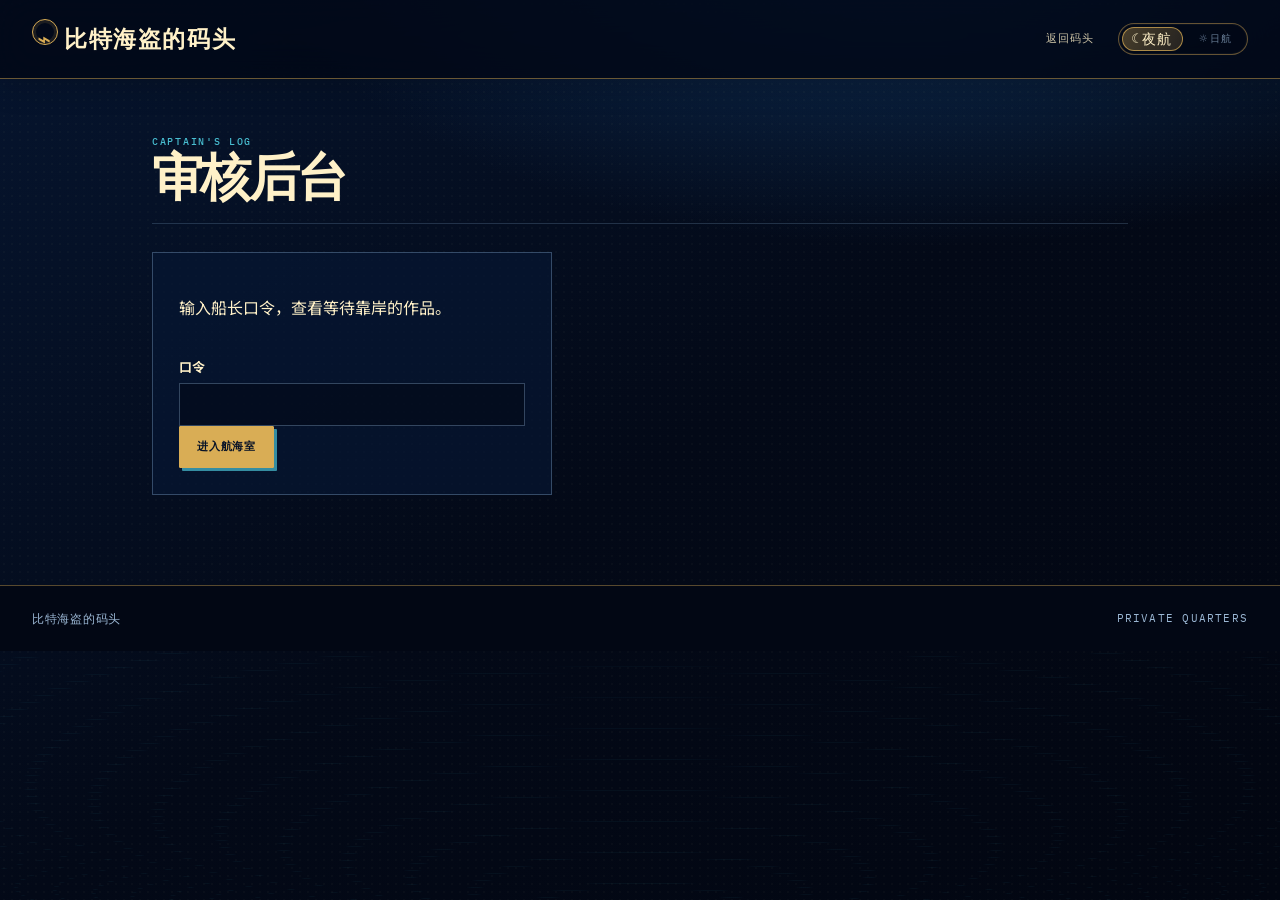
==== admin.html @ 5481e574 "feat(copy): 首页主标语改为灵感无涯作品靠岸 + 样式配套 - design-direction.md 新增 Copy decision 章节确定主标语 - index.html Hero " ====
<!doctype html>
<html lang="zh-CN"><head><meta charset="UTF-8"><meta name="viewport" content="width=device-width, initial-scale=1.0"><title>船长后台 · 比特海盗的码头</title><link rel="stylesheet" href="assets/styles.css"><link rel="stylesheet" href="assets/nautical.css?v=4"><link rel="stylesheet" href="assets/theme.css?v=3"><link rel="stylesheet" href="assets/toggle.css?v=2"></head>
<body data-page="admin" data-theme="night"><header class="site-header"><a class="brand" href="index.html"><span class="brand-mark">⌁</span>比特海盗的码头</a><nav><a href="index.html">返回码头</a><button class="theme-toggle" type="button" data-theme-toggle aria-label="当前夜航，切换到日航主题"><span class="theme-option"><span aria-hidden="true">☾</span>夜航</span><span class="theme-option"><span aria-hidden="true">☼</span>日航</span><i class="theme-indicator" aria-hidden="true"></i></button></nav></header><main class="admin-page"><div class="section-heading"><div><p class="eyebrow">CAPTAIN'S LOG</p><h1>审核后台</h1></div><button id="logout" class="text-button hidden">离开后台</button></div><section id="admin-login" class="admin-login"><p>输入船长口令，查看等待靠岸的作品。</p><form id="login-form"><label>口令<input required type="password" name="password" autocomplete="current-password"></label><button class="button" type="submit">进入航海室</button><p id="login-message" class="form-message"></p></form></section><section id="admin-panel" class="hidden"><div id="admin-tabs" class="tag-filter"><button data-status="pending" class="active">待审核</button><button data-status="approved">已通过</button><button data-status="rejected">已驳回</button></div><div id="review-list" class="review-list"></div></section></main><footer><span>比特海盗的码头</span><span class="mono">PRIVATE QUARTERS</span></footer><script type="module" src="assets/app.js?v=2"></script></body></html>
---- assets/styles.css ----
@import url('https://fonts.googleapis.com/css2?family=IBM+Plex+Mono:wght@400;500&family=LXGW+WenKai:wght@400;700&family=Noto+Sans+SC:wght@400;500;700&display=swap');
:root{--ink:#082b36;--paper:#e7e6d7;--mist:#9cb9b6;--teal:#1d7b72;--orange:#e57a38;--coral:#b64f46;--line:rgba(8,43,54,.18);--radius:2px;--display:'LXGW WenKai',serif;--body:'Noto Sans SC',sans-serif;--mono:'IBM Plex Mono',monospace}*{box-sizing:border-box}html{scroll-behavior:smooth}body{margin:0;background:var(--paper);color:var(--ink);font-family:var(--body);font-size:16px;line-height:1.6}a{color:inherit;text-decoration:none}button,input,textarea,select{font:inherit}button{cursor:pointer}.site-header,footer{display:flex;align-items:center;justify-content:space-between;max-width:1240px;margin:auto;padding:22px 32px;border-bottom:1px solid var(--line)}.brand{font-family:var(--display);font-size:21px;font-weight:700;letter-spacing:.04em}.brand-mark{display:inline-grid;place-items:center;width:28px;height:28px;margin-right:6px;border:1px solid var(--teal);border-radius:50%;color:var(--teal);font-family:var(--mono)}nav{display:flex;align-items:center;gap:24px;font-size:14px}nav>a:not(.button){border-bottom:1px solid transparent}nav>a:not(.button):hover{border-color:var(--ink)}.button{display:inline-flex;gap:11px;align-items:center;border:0;border-radius:var(--radius);padding:13px 18px;background:var(--orange);color:#fff;font-weight:700;box-shadow:3px 3px 0 var(--ink);transition:transform .18s,box-shadow .18s}.button:hover{transform:translate(2px,2px);box-shadow:1px 1px 0 var(--ink)}.button-small{padding:8px 12px;font-size:14px;box-shadow:2px 2px 0 var(--ink)}.eyebrow,.mono{font-family:var(--mono);font-size:11px;letter-spacing:.11em}.eyebrow{color:var(--teal);font-weight:500}.hero{max-width:1240px;margin:auto;padding:85px 32px 92px;background:radial-gradient(circle at 72% 36%,rgba(29,123,114,.17),transparent 24%)}h1,h2{margin:0;font-family:var(--display);line-height:1.08}h1{font-size:clamp(45px,7vw,96px);letter-spacing:-.05em}h1 em{color:var(--teal);font-style:normal}.hero-copy{max-width:480px;margin:28px 0;color:rgba(8,43,54,.75);font-size:17px}.tide-line{position:relative;display:flex;align-items:center;gap:10px;max-width:760px;margin:48px 0 25px;height:24px;font-family:var(--mono);font-size:10px;color:var(--teal)}.tide-line span{width:min(58vw,520px);height:1px;background:var(--teal);transform-origin:left;animation:draw 1.5s ease-out}.tide-line i{width:12px;height:12px;border:2px solid var(--orange);border-radius:50%;background:var(--paper);animation:pulse 2s infinite}.tide-line b{font-weight:400}.text-link{font-weight:700;border-bottom:1px solid var(--ink)}.text-link span{color:var(--orange)}.works-section{max-width:1240px;margin:auto;padding:44px 32px 90px;border-top:1px solid var(--line)}.section-heading{display:flex;align-items:end;justify-content:space-between;gap:20px;margin-bottom:28px}.section-heading h1,.section-heading h2{font-size:clamp(32px,4vw,52px)}.section-heading p{margin:0}.tag-filter{display:flex;gap:9px;flex-wrap:wrap;margin-bottom:30px}.tag-filter button{border:1px solid var(--line);background:transparent;padding:6px 10px;color:var(--ink);font-size:13px}.tag-filter button:hover,.tag-filter button.active{background:var(--ink);color:var(--paper);border-color:var(--ink)}.works-grid{display:grid;grid-template-columns:repeat(3,1fr);gap:20px}.work-card{display:flex;flex-direction:column;min-width:0;background:rgba(255,255,255,.18);border:1px solid var(--line);transition:transform .2s,box-shadow .2s}.work-card:hover{transform:translateY(-5px);box-shadow:5px 7px 0 rgba(8,43,54,.2)}.cover{aspect-ratio:1.35;overflow:hidden;background:var(--ink)}.cover img{display:block;width:100%;height:100%;object-fit:cover}.cover-placeholder{display:grid;place-items:center;height:100%;color:var(--mist);font-family:var(--display);font-size:25px;background:linear-gradient(135deg,var(--ink),#165464)}.card-content{display:flex;flex:1;flex-direction:column;padding:17px}.card-content h3{margin:0;font-family:var(--display);font-size:25px;line-height:1.2}.description{margin:10px 0 15px;font-size:14px;color:rgba(8,43,54,.72)}.card-meta{display:flex;gap:8px;align-items:center;margin-top:auto;font-size:13px}.role-badge{display:inline-flex;padding:2px 7px;border-radius:20px;background:#d2e1dc;color:var(--teal);font-size:11px;font-weight:700}.role-船长{background:#f1d28f;color:#674700}.role-大副{background:#c7ded0;color:#155339}.role-舵手{background:#c6dfe7;color:#176078}.role-领航员{background:#c9e3df;color:#167064}.role-炮手{background:#efd0c9;color:#8f382c}.role-瞭望员{background:#eee1b5;color:#77601d}.role-船医{background:#efd2d0;color:#963e38}.tags{display:flex;gap:6px;flex-wrap:wrap;margin-top:15px}.tag{font-family:var(--mono);font-size:10px;color:var(--teal)}.tag:before{content:'#'}.empty-state{padding:60px 0;text-align:center;border:1px dashed var(--line)}.hidden{display:none!important}footer{border-top:1px solid var(--line);border-bottom:0;font-size:12px;color:rgba(8,43,54,.68)}footer a{text-decoration:underline}.detail-page{max-width:900px;margin:auto;padding:44px 32px 92px}.back-link{font-size:14px;text-decoration:underline}.detail-cover{width:100%;max-height:500px;object-fit:cover;margin:28px 0}.detail-title{font-size:clamp(42px,6vw,76px)}.detail-summary{max-width:650px;font-size:19px;margin:18px 0 28px}.detail-byline{display:flex;gap:10px;align-items:center;margin-bottom:34px}.journey{max-width:720px;padding:28px 0;border-top:1px solid var(--line);white-space:pre-wrap}.journey h2{font-size:31px}.journey p{font-size:16px}.detail-bottom{display:flex;justify-content:space-between;gap:16px;align-items:center;padding-top:22px;border-top:1px solid var(--line)}.form-page{display:grid;grid-template-columns:minmax(260px,.7fr) minmax(360px,1fr);gap:80px;max-width:1040px;margin:auto;padding:70px 32px 100px}.form-intro h1{font-size:clamp(43px,5vw,70px)}.form-intro p{color:rgba(8,43,54,.72)}.form-note{font-size:13px;border-left:2px solid var(--orange);padding-left:12px}.work-form,.admin-login{display:flex;flex-direction:column;gap:20px;padding:26px;border:1px solid var(--line);background:rgba(255,255,255,.2)}label{display:flex;flex-direction:column;gap:6px;font-size:13px;font-weight:700}.muted{font-weight:400;color:rgba(8,43,54,.6)}input,textarea,select{width:100%;border:1px solid var(--line);border-radius:0;padding:10px;background:rgba(255,255,255,.45);color:var(--ink);outline:none;font-weight:400}input:focus,textarea:focus,select:focus{border-color:var(--teal);box-shadow:0 0 0 2px rgba(29,123,114,.18)}.form-row{display:grid;grid-template-columns:1fr 1fr;gap:14px}.form-message{margin:0;font-size:13px;color:var(--teal)}.form-message.error{color:var(--coral)}.admin-page{max-width:1040px;margin:auto;padding:55px 32px 90px}.admin-login{max-width:400px}.text-button{border:0;background:none;color:var(--teal);text-decoration:underline}.review-list{display:grid;gap:16px}.review-card{display:grid;grid-template-columns:150px 1fr;gap:20px;padding:16px;border:1px solid var(--line)}.review-card .cover{height:110px}.review-card h3{margin:0;font-family:var(--display);font-size:28px}.review-card p{margin:7px 0;font-size:14px}.review-actions{display:flex;gap:10px;align-items:end;flex-wrap:wrap;margin-top:15px}.review-actions select{width:auto;min-width:130px}.danger{background:var(--coral)}.status-note{font-size:12px;color:var(--coral)}@keyframes draw{from{transform:scaleX(0)}to{transform:scaleX(1)}}@keyframes pulse{50%{box-shadow:0 0 0 6px rgba(229,122,56,.2)}}@media (prefers-reduced-motion:reduce){*,*:before,*:after{animation-duration:.01ms!important;transition-duration:.01ms!important}}@media(max-width:760px){.site-header,footer{padding:17px 20px}.site-header nav{gap:12px}.site-header nav>a:not(.button){display:none}.hero,.works-section{padding-left:20px;padding-right:20px}.hero{padding-top:58px}.works-grid{grid-template-columns:1fr}.form-page{grid-template-columns:1fr;gap:35px;padding:48px 20px 65px}.form-row{grid-template-columns:1fr}.detail-page,.admin-page{padding-left:20px;padding-right:20px}.review-card{grid-template-columns:1fr}.review-card .cover{height:auto}.detail-bottom{align-items:flex-start;flex-direction:column}footer{flex-wrap:wrap;gap:8px}}
---- assets/nautical.css ----
/* Night sail — a deep-water captain's log, deliberately separate from the parchment day chart. */
:root{--ink:#f5dfad;--paper:#030917;--mist:#9bb7d4;--teal:#48bdd0;--orange:#d9ad55;--coral:#df735e;--line:rgba(143,183,220,.22);--chart:'IBM Plex Mono',monospace;--moon:#fff1c8;--surface:#0a1d3c;--surface-deep:#050e23}
body{color:var(--moon);background:#030917;min-height:100vh;background-image:radial-gradient(ellipse 76% 52% at 72% -8%,rgba(22,73,129,.58),transparent 68%),linear-gradient(145deg,#06152f 0%,#030917 51%,#020611 100%)}
body:before{content:"";position:fixed;z-index:-1;inset:0;pointer-events:none;opacity:.17;background-image:radial-gradient(rgba(255,239,194,.62) .45px,transparent .8px);background-size:8px 8px}
body:after{content:"";position:fixed;z-index:-1;left:0;right:0;bottom:0;height:31vh;pointer-events:none;opacity:.38;background:repeating-radial-gradient(ellipse 120% 24% at 50% 112%,transparent 0 39px,rgba(72,189,208,.13) 40px 41px,transparent 42px 79px)}
.site-header{max-width:none;padding:19px max(32px,calc((100vw - 1240px)/2));border-bottom:1px solid rgba(217,173,85,.48);background:rgba(2,8,22,.83);backdrop-filter:blur(18px);position:relative;z-index:4;box-shadow:0 8px 30px rgba(0,0,0,.16)}
.brand{font-size:23px;letter-spacing:.07em;color:var(--moon)}.brand-mark{width:26px;height:26px;border-color:var(--orange);border-radius:50%;color:var(--orange);box-shadow:inset 0 0 0 3px rgba(217,173,85,.12)}
nav{font-family:var(--chart);font-size:11px;letter-spacing:.08em}nav>a:not(.button){color:rgba(255,241,200,.8)}nav>a:not(.button):hover{color:var(--orange);border-color:var(--orange)}
.button{border:1px solid var(--orange);border-radius:1px;padding:11px 17px;background:var(--orange);color:#071227;box-shadow:3px 3px 0 rgba(72,189,208,.72);font-family:var(--chart);font-size:11px;letter-spacing:.07em}.button:hover{background:#f5d786;color:#061127;transform:translate(1px,1px);box-shadow:2px 2px 0 rgba(72,189,208,.72)}.button-small{box-shadow:2px 2px 0 rgba(72,189,208,.72)}
.eyebrow{font-family:var(--chart);font-size:10px;letter-spacing:.17em;color:var(--teal)}
.hero{position:relative;display:grid;grid-template-columns:minmax(390px,1fr) minmax(330px,.72fr);gap:54px;min-height:640px;max-width:1240px;padding:95px 32px 88px;background:none;border:0;overflow:hidden}.hero:before{content:"";position:absolute;inset:21px 32px;border-left:1px solid rgba(217,173,85,.28);border-right:1px solid rgba(217,173,85,.12);pointer-events:none}
.hero-copy-block{position:relative;z-index:1;align-self:center}.hero-kicker{margin:16px 0 7px;font-size:18px;color:rgba(155,183,212,.96)}.hero h1{max-width:640px;color:var(--moon);font-size:clamp(59px,7vw,100px);letter-spacing:-.075em;text-shadow:0 7px 24px rgba(0,0,0,.36)}.hero h1 em{color:var(--orange);font-style:normal;text-shadow:0 0 20px rgba(217,173,85,.17)}.hero-copy{max-width:430px;margin:24px 0 31px;color:rgba(226,237,250,.74);font-size:16px}
.tide-line{margin:33px 0 23px;color:var(--mist);font-family:var(--chart);font-size:10px}.tide-line span{height:1px;background:repeating-linear-gradient(90deg,var(--teal) 0 10px,transparent 10px 17px)}.tide-line i{width:10px;height:10px;border:2px solid var(--orange);border-radius:1px;background:var(--surface-deep);transform:rotate(45deg);animation:none}.boarding-pass{position:relative;display:inline-grid;grid-template-columns:auto 24px;align-items:center;column-gap:22px;min-width:230px;padding:11px 14px 11px 16px;border:1px solid rgba(217,173,85,.72);background:linear-gradient(90deg,rgba(217,173,85,.13),rgba(217,173,85,.025));color:var(--moon);font-family:var(--chart);transition:transform .2s,background .2s,border-color .2s}.boarding-pass:before{content:"PORT ENTRY / 01";grid-column:1;color:var(--teal);font-size:9px;letter-spacing:.12em}.boarding-pass strong{grid-column:1;grid-row:2;font-size:12px;font-weight:500;letter-spacing:.04em}.boarding-pass b{grid-column:2;grid-row:1 / span 2;color:var(--orange);font-size:19px;font-weight:400}.boarding-pass:hover{transform:translateX(4px);border-color:var(--orange);background:rgba(217,173,85,.16)}.day-boat{display:none}
.hero-chart{position:relative;align-self:center;height:470px;overflow:hidden;border:1px solid rgba(217,173,85,.42);background:linear-gradient(148deg,rgba(17,55,100,.56),rgba(4,14,35,.74) 68%);color:var(--teal);box-shadow:inset 0 0 0 7px rgba(217,173,85,.035),0 24px 62px rgba(0,0,0,.27)}.hero-chart:before{content:"";position:absolute;width:282px;height:282px;left:53%;top:51%;transform:translate(-50%,-50%);border:1px solid rgba(217,173,85,.22);border-radius:50%;box-shadow:0 0 0 42px rgba(72,189,208,.045),0 0 0 84px rgba(217,173,85,.025)}.hero-chart:after{content:"";position:absolute;left:53%;top:10%;width:1px;height:80%;background:linear-gradient(transparent,rgba(217,173,85,.38),transparent)}.hero-chart svg{position:absolute;z-index:2;inset:0;width:100%;height:100%}.chart-stamp{position:absolute;z-index:3;top:22px;right:19px;padding:6px 8px;border:1px solid rgba(223,115,94,.68);color:var(--coral);font:9px/1.45 var(--chart);letter-spacing:.1em;text-align:right;transform:rotate(6deg)}.chart-north{position:absolute;z-index:3;top:25px;left:23px;color:var(--moon);font:14px/1.1 var(--chart);text-align:center}.chart-grid{position:absolute;z-index:1;background:rgba(72,189,208,.25);transform-origin:left}.grid-a{height:1px;width:168px;top:169px;left:33px;transform:rotate(24deg)}.grid-b{height:1px;width:152px;bottom:92px;right:22px;transform:rotate(-16deg)}.chart-caption{position:absolute;z-index:3;left:25px;bottom:21px;margin:0;padding-left:11px;border-left:2px solid var(--orange);color:var(--mist);font:10px/1.6 var(--chart);letter-spacing:.04em}.chart-caption strong{color:var(--moon);font-size:11px;font-weight:500}
.works-section{position:relative;max-width:1240px;padding-top:68px;border-top:1px solid rgba(217,173,85,.42)}.works-section:before{content:"PORT MANIFEST  /  NIGHT WATCH";position:absolute;top:20px;right:32px;color:rgba(155,183,212,.53);font:10px var(--chart);letter-spacing:.1em}.section-heading h2{font-size:clamp(40px,4.6vw,63px);color:var(--moon);letter-spacing:-.06em}.section-heading h2:after{content:"";display:inline-block;width:28px;margin-left:12px;border-top:2px solid var(--orange);vertical-align:middle}.tag-filter{padding-bottom:17px;border-bottom:1px solid var(--line)}.tag-filter button{border:0;border-bottom:2px solid transparent;padding:5px 7px;color:var(--mist);background:transparent;font-family:var(--chart);font-size:10px;letter-spacing:.04em}.tag-filter button:hover,.tag-filter button.active{background:transparent;color:var(--moon);border-bottom-color:var(--orange)}
.works-grid{gap:22px}.work-card{position:relative;border:1px solid rgba(123,170,211,.32);background:linear-gradient(155deg,rgba(14,43,82,.92),rgba(5,17,39,.94));box-shadow:none;transition:transform .2s,border-color .2s,box-shadow .2s}.work-card:before{content:"BERTH / OPEN";position:absolute;z-index:2;top:12px;left:12px;padding:3px 7px;background:rgba(3,9,23,.88);border-left:1px solid var(--orange);color:var(--mist);font:9px var(--chart);letter-spacing:.08em}.work-card:hover{transform:translateY(-5px);border-color:var(--orange);box-shadow:0 16px 32px rgba(0,0,0,.27)}.cover{position:relative;padding:0;border-bottom:1px solid rgba(143,183,220,.24);background:var(--surface-deep)}.cover:after{content:"";position:absolute;inset:10px;border:1px solid rgba(217,173,85,.27);pointer-events:none}.cover img{filter:saturate(.88) contrast(1.08)}.cover-placeholder{background:radial-gradient(circle at 67% 18%,rgba(72,189,208,.55),transparent 25%),linear-gradient(135deg,#0d407a,#030917);color:var(--moon);font-family:var(--display)}.card-content{padding:18px}.card-content h3{color:var(--moon);font-size:28px}.description{color:rgba(230,239,250,.71)}.card-meta{border-top:1px solid rgba(143,183,220,.19);padding-top:11px;color:var(--mist);font-family:var(--chart);font-size:10px}.role-badge{border-radius:20px;background:rgba(72,189,208,.15);color:var(--teal);font-family:var(--chart);font-size:9px;letter-spacing:.05em}.tags{margin-top:13px}.tag{color:var(--orange);font-size:10px}.empty-state{background:rgba(10,29,60,.5);border:1px dashed var(--line);color:var(--mist)}
.detail-page,.form-page,.admin-page{position:relative}.detail-page:before,.form-page:before,.admin-page:before{content:""}.detail-page{padding-top:58px}.back-link{color:var(--mist)}.detail-cover{border:1px solid rgba(217,173,85,.43);outline:0;outline-offset:0}.detail-title{color:var(--moon)}.detail-summary{border-left:3px solid var(--orange);padding-left:17px;color:var(--mist)}.detail-byline{color:var(--mist);font-family:var(--chart);font-size:11px}.journey{position:relative;padding:33px 36px;border:1px solid rgba(143,183,220,.24);background:rgba(8,29,60,.48);white-space:pre-wrap}.journey:before{content:"SHIP'S LOG";position:absolute;right:22px;top:22px;color:rgba(155,183,212,.44);font:10px var(--chart);letter-spacing:.12em}.journey h2{color:var(--moon);font-size:35px}.journey p{color:rgba(230,239,250,.78);line-height:1.9}.detail-bottom{border-top-color:var(--line)}
.form-page{max-width:1100px}.form-intro{padding:32px 23px;border-left:3px solid var(--orange);align-self:start;background:rgba(8,29,60,.28)}.form-intro:after{content:"PORT ENTRY";position:absolute;right:11px;top:12px;color:var(--coral);font:10px var(--chart);letter-spacing:.1em}.form-intro p{color:var(--mist)}.work-form,.admin-login{border:1px solid rgba(143,183,220,.34);background:rgba(7,24,52,.66);box-shadow:none}label{color:var(--moon)}input,textarea,select{border-color:rgba(143,183,220,.34);background:rgba(3,9,23,.62);color:var(--moon)}input:focus,textarea:focus,select:focus{border-color:var(--orange);box-shadow:0 0 0 2px rgba(217,173,85,.15)}.muted{color:rgba(245,232,196,.54)}.form-message{color:var(--teal)}.admin-page .section-heading{border-bottom:1px solid var(--line);padding-bottom:18px}.admin-page .section-heading h1{color:var(--moon)}.review-card{border-color:rgba(143,183,220,.34);background:rgba(8,29,60,.48)}.review-card h3{color:var(--moon)}.text-button{color:var(--teal)}
footer{max-width:none;padding:23px max(32px,calc((100vw - 1240px)/2));background:#020714;border-top:1px solid rgba(217,173,85,.4);border-bottom:0;color:var(--mist);font-family:var(--chart);letter-spacing:.06em}footer a{color:var(--orange)}
@media(max-width:760px){.site-header{padding:17px 20px}.hero{display:block;min-height:0;padding:62px 20px 48px}.hero:before{inset:13px 20px}.hero-chart{height:280px;margin-top:38px}.works-section:before{right:20px}.works-section{padding-top:62px}.detail-page,.admin-page{padding-left:20px;padding-right:20px}.journey{padding:30px 22px}.form-page{padding-left:20px;padding-right:20px}footer{padding:21px 20px}}
---- assets/theme.css ----
/* Theme control and the daytime harbour. Night sailing remains the default. */
.theme-toggle{display:inline-flex;align-items:center;gap:6px;padding:7px 9px;border:1px solid rgba(131,200,232,.35);border-radius:999px;background:transparent;color:var(--mist);font:10px var(--chart);letter-spacing:.05em;transition:background .2s,color .2s,border-color .2s}.theme-toggle:hover{border-color:var(--teal);background:rgba(60,199,214,.12);color:var(--moon)}.theme-toggle span:first-child{font-size:14px;line-height:1;color:var(--orange)}
body[data-theme="day"]{--ink:#0a3d70;--paper:#dbeef2;--mist:#39759a;--teal:#087f9b;--orange:#e6a331;--coral:#d96557;--line:rgba(10,61,112,.25);--moon:#10395e;--surface:#f6fbfa;--surface-deep:#d2eaf0;color:var(--moon);background:radial-gradient(circle at 82% 0,#fff9e8 0,transparent 24%),linear-gradient(160deg,#c7e7ef 0%,#e9f5f3 47%,#d6ebee 100%)}
body[data-theme="day"]:before{opacity:.2;background-image:radial-gradient(rgba(10,61,112,.26) .5px,transparent .7px)}body[data-theme="day"] .site-header{border-bottom-color:rgba(10,61,112,.22);background:rgba(246,251,250,.8)}body[data-theme="day"] .brand-mark{border-color:var(--coral);color:var(--coral)}body[data-theme="day"] nav>a:not(.button){color:var(--ink)}body[data-theme="day"] .theme-toggle{border-color:rgba(10,61,112,.3);color:var(--ink);background:rgba(255,255,255,.38)}body[data-theme="day"] .theme-toggle:hover{background:#fff;color:var(--teal);border-color:var(--teal)}
body[data-theme="day"] .hero{background:linear-gradient(120deg,rgba(240,252,252,.92) 0%,rgba(201,232,239,.75) 58%,rgba(177,216,232,.72) 100%)}body[data-theme="day"] .hero:before{background:linear-gradient(90deg,transparent 49.94%,rgba(10,61,112,.12) 50%,transparent 50.06%)}body[data-theme="day"] .hero h1{color:var(--ink)}body[data-theme="day"] .hero h1 em{color:var(--teal)}body[data-theme="day"] .hero-kicker,body[data-theme="day"] .hero-copy{color:rgba(10,61,112,.76)}body[data-theme="day"] .tide-line{color:var(--mist)}body[data-theme="day"] .tide-line i{background:var(--coral)}body[data-theme="day"] .text-link{color:var(--ink);border-bottom-color:var(--coral)}body[data-theme="day"] .text-link span{color:var(--coral)}
/* Day chart changes from a night-navigation instrument into a clean harbour chart. */
body[data-theme="day"] .hero-chart{height:405px;align-self:end;border-color:rgba(10,61,112,.25);background:linear-gradient(140deg,rgba(255,255,255,.66),rgba(194,226,234,.72));color:var(--ink)}body[data-theme="day"] .hero-chart:before{width:150%;height:52%;left:-12%;top:48%;transform:none;border:0;border-radius:48% 52% 0 0/18% 20% 0 0;background:repeating-radial-gradient(ellipse at 54% 110%,transparent 0 44px,rgba(8,127,155,.13) 45px 46px,transparent 47px 88px);box-shadow:none}body[data-theme="day"] .hero-chart:after{left:auto;right:52px;top:0;width:1px;height:100%;background:rgba(10,61,112,.13)}body[data-theme="day"] .chart-stamp{color:var(--coral);font-weight:500}body[data-theme="day"] .chart-north{color:var(--ink)}body[data-theme="day"] .chart-grid{background:rgba(10,61,112,.18)}body[data-theme="day"] .chart-caption{border-left-color:var(--coral);color:var(--mist)}body[data-theme="day"] .chart-caption strong{color:var(--ink)}
body[data-theme="day"] .works-section{border-top-color:rgba(10,61,112,.25)}body[data-theme="day"] .works-section:before{color:rgba(10,61,112,.55)}body[data-theme="day"] .section-heading h2{color:var(--ink)}body[data-theme="day"] .section-heading h2:after{border-color:var(--coral)}body[data-theme="day"] .tag-filter{border-bottom-color:rgba(10,61,112,.2)}body[data-theme="day"] .tag-filter button{color:var(--mist);border-radius:999px;border-bottom:0}body[data-theme="day"] .tag-filter button:hover,body[data-theme="day"] .tag-filter button.active{background:rgba(8,127,155,.12);color:var(--ink)}
body[data-theme="day"] .work-card{border-color:rgba(10,61,112,.18);background:rgba(255,255,255,.7);box-shadow:0 10px 22px rgba(28,94,124,.12)}body[data-theme="day"] .work-card:before{background:var(--ink);color:#eff8f7}body[data-theme="day"] .work-card:hover{border-color:var(--teal);box-shadow:0 16px 28px rgba(28,94,124,.19)}body[data-theme="day"] .cover{border-bottom-color:rgba(10,61,112,.18);background:#bcdce4}body[data-theme="day"] .cover:after{border-color:rgba(255,255,255,.66)}body[data-theme="day"] .cover-placeholder{background:radial-gradient(circle at 65% 20%,#f6d486,transparent 28%),linear-gradient(135deg,#6db8cf,#21779d);color:#fff}body[data-theme="day"] .card-content h3{color:var(--ink)}body[data-theme="day"] .description{color:rgba(10,61,112,.74)}body[data-theme="day"] .card-meta{border-top-color:rgba(10,61,112,.16);color:var(--mist)}body[data-theme="day"] .role-badge{background:rgba(8,127,155,.11);color:var(--teal)}body[data-theme="day"] .tag{color:var(--teal)}body[data-theme="day"] .empty-state{background:rgba(255,255,255,.46);color:var(--mist)}
body[data-theme="day"] .back-link,body[data-theme="day"] .detail-byline{color:var(--mist)}body[data-theme="day"] .detail-cover{border-color:rgba(10,61,112,.28)}body[data-theme="day"] .detail-title,body[data-theme="day"] .journey h2,body[data-theme="day"] .admin-page .section-heading h1{color:var(--ink)}body[data-theme="day"] .detail-summary{border-left-color:var(--coral);color:var(--mist)}body[data-theme="day"] .journey{border-color:rgba(10,61,112,.18);background:rgba(255,255,255,.45)}body[data-theme="day"] .journey:before{color:rgba(10,61,112,.38)}body[data-theme="day"] .journey p{color:rgba(10,61,112,.78)}body[data-theme="day"] .form-intro{background:rgba(255,255,255,.35);border-left-color:var(--coral)}body[data-theme="day"] .form-intro p{color:var(--mist)}body[data-theme="day"] .work-form,body[data-theme="day"] .admin-login{border-color:rgba(10,61,112,.22);background:rgba(255,255,255,.6)}body[data-theme="day"] label{color:var(--ink)}body[data-theme="day"] input,body[data-theme="day"] textarea,body[data-theme="day"] select{border-color:rgba(10,61,112,.25);background:rgba(255,255,255,.68);color:var(--ink)}body[data-theme="day"] .review-card{border-color:rgba(10,61,112,.2);background:rgba(255,255,255,.48)}body[data-theme="day"] .review-card h3{color:var(--ink)}body[data-theme="day"] footer{background:#0a3d70;border-top-color:rgba(255,255,255,.2);color:#c7e6ee}body[data-theme="day"] footer a{color:#f8d27a}
@media(max-width:760px){.theme-toggle{padding:6px 7px}.theme-toggle [data-theme-label]{display:none}body[data-theme="day"] .hero-chart{height:270px}}

/* Day sailing is a harbour chart: one vessel, one course, and only the bearings needed to read it. */
body[data-theme="day"] .hero-copy{margin-bottom:31px}
body[data-theme="day"] .boarding-pass{border-color:rgba(10,61,112,.46);background:rgba(255,255,255,.45);color:var(--ink)}
body[data-theme="day"] .boarding-pass:before{color:var(--teal)}
body[data-theme="day"] .boarding-pass b{color:var(--coral)}
body[data-theme="day"] .boarding-pass:hover{border-color:var(--coral);background:rgba(255,255,255,.78)}
body[data-theme="day"] .hero-chart:before{width:92%;height:42%;left:4%;top:auto;bottom:0;transform:none;border:0;border-top:1px solid rgba(8,127,155,.23);border-radius:50% 50% 0 0;background:linear-gradient(180deg,transparent,rgba(194,226,234,.33));box-shadow:none}
body[data-theme="day"] .hero-chart:after{left:28px;right:28px;top:auto;bottom:58px;width:auto;height:1px;background:rgba(10,61,112,.14)}
body[data-theme="day"] .chart-grid.grid-a{width:112px;top:143px;left:46px;background:rgba(10,61,112,.16)}
body[data-theme="day"] .chart-grid.grid-b{display:none}
body[data-theme="day"] .day-boat{display:block}
---- assets/toggle.css ----
/* A visible port/starboard-style selector: night is left, day is right. */
.theme-toggle{position:relative;isolation:isolate;display:grid;grid-template-columns:1fr 1fr;align-items:center;width:130px;height:32px;padding:3px;border:1px solid rgba(217,173,85,.46);border-radius:999px;background:rgba(2,8,22,.56);color:var(--mist);font:10px var(--chart);letter-spacing:.02em;overflow:hidden;box-shadow:inset 0 0 0 1px rgba(255,241,200,.035)}.theme-toggle:hover{background:rgba(6,21,47,.84);box-shadow:none;transform:none}.theme-toggle .theme-option{position:relative;z-index:2;display:flex;justify-content:center;align-items:center;gap:3px;height:100%;font:10px var(--chart);white-space:nowrap}.theme-toggle .theme-option span{font-size:13px;line-height:1;color:inherit}.theme-toggle .theme-indicator{position:absolute;z-index:1;top:3px;bottom:3px;left:3px;width:calc(50% - 3px);border-radius:999px;background:linear-gradient(120deg,rgba(217,173,85,.33),rgba(217,173,85,.17));border:1px solid rgba(217,173,85,.72);transition:transform .24s ease,background .24s ease,border-color .24s ease}.theme-toggle:focus-visible{outline:2px solid var(--orange);outline-offset:3px}body[data-theme="night"] .theme-toggle .theme-option:first-child{color:var(--moon)}body[data-theme="night"] .theme-toggle .theme-option:last-of-type{color:rgba(155,183,212,.68)}body[data-theme="day"] .theme-toggle{border-color:rgba(10,61,112,.32);background:rgba(255,255,255,.52);color:var(--ink)}body[data-theme="day"] .theme-toggle:hover{background:rgba(255,255,255,.8)}body[data-theme="day"] .theme-toggle .theme-indicator{transform:translateX(100%);background:rgba(230,163,49,.22);border-color:rgba(230,163,49,.68)}body[data-theme="day"] .theme-toggle .theme-option:first-child{color:rgba(10,61,112,.58)}body[data-theme="day"] .theme-toggle .theme-option:last-of-type{color:var(--ink)}@media(max-width:760px){.theme-toggle{width:106px;height:30px}.theme-toggle .theme-option{font-size:9px}.theme-toggle .theme-option span{font-size:12px}}
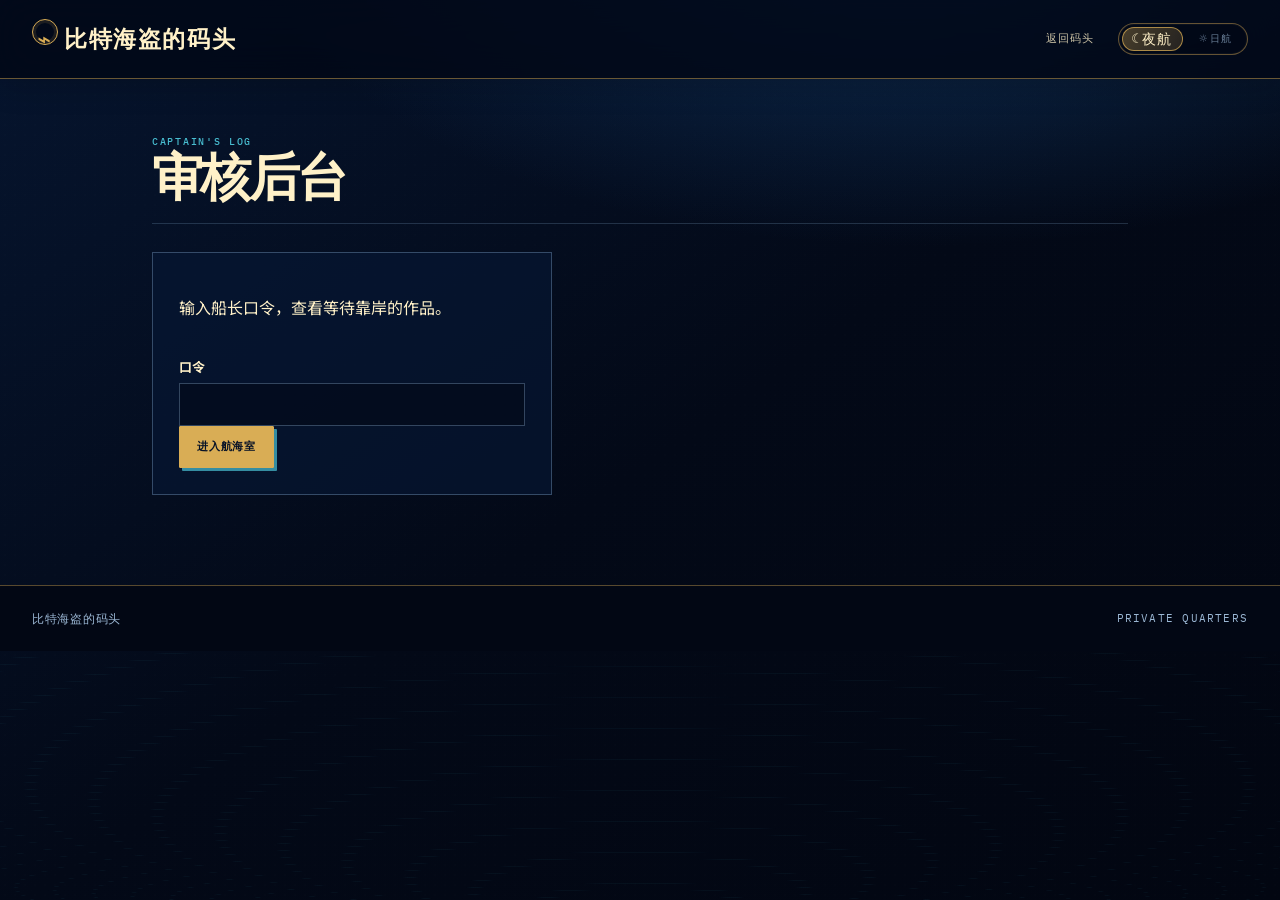
==== commit 3d236a37: "fix(hero): 主题视图切换改用 hidden + Hero 栅格重排 原因：之前用 CSS [data-theme-copy] 切换，两套视觉 DOM 同时占位导致 Hero grid 列宽错" ====
--- a/admin.html
+++ b/admin.html
@@ -1,3 +1,3 @@
 <!doctype html>
-<html lang="zh-CN"><head><meta charset="UTF-8"><meta name="viewport" content="width=device-width, initial-scale=1.0"><title>船长后台 · 比特海盗的码头</title><link rel="stylesheet" href="assets/styles.css"><link rel="stylesheet" href="assets/nautical.css?v=4"><link rel="stylesheet" href="assets/theme.css?v=3"><link rel="stylesheet" href="assets/toggle.css?v=2"></head>
-<body data-page="admin" data-theme="night"><header class="site-header"><a class="brand" href="index.html"><span class="brand-mark">⌁</span>比特海盗的码头</a><nav><a href="index.html">返回码头</a><button class="theme-toggle" type="button" data-theme-toggle aria-label="当前夜航，切换到日航主题"><span class="theme-option"><span aria-hidden="true">☾</span>夜航</span><span class="theme-option"><span aria-hidden="true">☼</span>日航</span><i class="theme-indicator" aria-hidden="true"></i></button></nav></header><main class="admin-page"><div class="section-heading"><div><p class="eyebrow">CAPTAIN'S LOG</p><h1>审核后台</h1></div><button id="logout" class="text-button hidden">离开后台</button></div><section id="admin-login" class="admin-login"><p>输入船长口令，查看等待靠岸的作品。</p><form id="login-form"><label>口令<input required type="password" name="password" autocomplete="current-password"></label><button class="button" type="submit">进入航海室</button><p id="login-message" class="form-message"></p></form></section><section id="admin-panel" class="hidden"><div id="admin-tabs" class="tag-filter"><button data-status="pending" class="active">待审核</button><button data-status="approved">已通过</button><button data-status="rejected">已驳回</button></div><div id="review-list" class="review-list"></div></section></main><footer><span>比特海盗的码头</span><span class="mono">PRIVATE QUARTERS</span></footer><script type="module" src="assets/app.js?v=2"></script></body></html>
+<html lang="zh-CN"><head><meta charset="UTF-8"><meta name="viewport" content="width=device-width, initial-scale=1.0"><title>船长后台 · 比特海盗的码头</title><link rel="stylesheet" href="assets/styles.css"><link rel="stylesheet" href="assets/nautical.css?v=6"><link rel="stylesheet" href="assets/theme.css?v=5"><link rel="stylesheet" href="assets/toggle.css?v=2"></head>
+<body data-page="admin" data-theme="night"><header class="site-header"><a class="brand" href="index.html"><span class="brand-mark">⌁</span>比特海盗的码头</a><nav><a href="index.html">返回码头</a><button class="theme-toggle" type="button" data-theme-toggle aria-label="当前夜航，切换到日航主题"><span class="theme-option"><span aria-hidden="true">☾</span>夜航</span><span class="theme-option"><span aria-hidden="true">☼</span>日航</span><i class="theme-indicator" aria-hidden="true"></i></button></nav></header><main class="admin-page"><div class="section-heading"><div><p class="eyebrow">CAPTAIN'S LOG</p><h1>审核后台</h1></div><button id="logout" class="text-button hidden">离开后台</button></div><section id="admin-login" class="admin-login"><p>输入船长口令，查看等待靠岸的作品。</p><form id="login-form"><label>口令<input required type="password" name="password" autocomplete="current-password"></label><button class="button" type="submit">进入航海室</button><p id="login-message" class="form-message"></p></form></section><section id="admin-panel" class="hidden"><div id="admin-tabs" class="tag-filter"><button data-status="pending" class="active">待审核</button><button data-status="approved">已通过</button><button data-status="rejected">已驳回</button></div><div id="review-list" class="review-list"></div></section></main><footer><span>比特海盗的码头</span><span class="mono">PRIVATE QUARTERS</span></footer><script type="module" src="assets/app.js?v=4"></script></body></html>
--- a/assets/nautical.css
+++ b/assets/nautical.css
@@ -18,3 +18,24 @@
 .form-page{max-width:1100px}.form-intro{padding:32px 23px;border-left:3px solid var(--orange);align-self:start;background:rgba(8,29,60,.28)}.form-intro:after{content:"PORT ENTRY";position:absolute;right:11px;top:12px;color:var(--coral);font:10px var(--chart);letter-spacing:.1em}.form-intro p{color:var(--mist)}.work-form,.admin-login{border:1px solid rgba(143,183,220,.34);background:rgba(7,24,52,.66);box-shadow:none}label{color:var(--moon)}input,textarea,select{border-color:rgba(143,183,220,.34);background:rgba(3,9,23,.62);color:var(--moon)}input:focus,textarea:focus,select:focus{border-color:var(--orange);box-shadow:0 0 0 2px rgba(217,173,85,.15)}.muted{color:rgba(245,232,196,.54)}.form-message{color:var(--teal)}.admin-page .section-heading{border-bottom:1px solid var(--line);padding-bottom:18px}.admin-page .section-heading h1{color:var(--moon)}.review-card{border-color:rgba(143,183,220,.34);background:rgba(8,29,60,.48)}.review-card h3{color:var(--moon)}.text-button{color:var(--teal)}
 footer{max-width:none;padding:23px max(32px,calc((100vw - 1240px)/2));background:#020714;border-top:1px solid rgba(217,173,85,.4);border-bottom:0;color:var(--mist);font-family:var(--chart);letter-spacing:.06em}footer a{color:var(--orange)}
 @media(max-width:760px){.site-header{padding:17px 20px}.hero{display:block;min-height:0;padding:62px 20px 48px}.hero:before{inset:13px 20px}.hero-chart{height:280px;margin-top:38px}.works-section:before{right:20px}.works-section{padding-top:62px}.detail-page,.admin-page{padding-left:20px;padding-right:20px}.journey{padding:30px 22px}.form-page{padding-left:20px;padding-right:20px}footer{padding:21px 20px}}
+
+/* Home composition: one stable reading column, one themed visual object. */
+.hero{grid-template-columns:minmax(0,.94fr) minmax(430px,.86fr);align-items:start;gap:clamp(52px,7vw,104px);min-height:650px;padding-top:82px;padding-bottom:72px}.hero:before{display:none}.hero-copy-block{padding-top:0}.hero-kicker{max-width:480px;margin:18px 0 13px;font-size:17px;line-height:1.55}.hero h1{max-width:690px;font-size:clamp(60px,6.8vw,102px);line-height:1.02}.hero-copy{max-width:440px;margin:25px 0 0;line-height:1.85}.tide-line{display:none}.boarding-pass{margin-top:32px}.hero-chart{display:none}.night-porthole{position:relative;display:block;align-self:start;width:100%;height:472px;margin-top:77px;overflow:hidden;border:1px solid rgba(217,173,85,.48);background:linear-gradient(145deg,rgba(17,53,95,.77),rgba(2,9,25,.94));box-shadow:inset 0 0 0 9px rgba(217,173,85,.035),0 26px 64px rgba(0,0,0,.29)}.night-porthole:before{content:"";position:absolute;z-index:1;inset:32px 48px 63px;border:1px solid rgba(217,173,85,.38);border-radius:50%;box-shadow:0 0 0 7px rgba(217,173,85,.045),inset 0 0 42px rgba(0,0,0,.38);pointer-events:none}.night-porthole:after{content:"";position:absolute;inset:13px;border:1px solid rgba(143,183,220,.11);pointer-events:none}.night-porthole svg{position:absolute;inset:0;z-index:0;width:100%;height:100%}.porthole-label{position:absolute;z-index:2;top:22px;left:23px;color:var(--teal);font:10px var(--chart);letter-spacing:.15em}.porthole-readout{position:absolute;z-index:2;right:24px;bottom:20px;margin:0;padding-right:11px;border-right:2px solid var(--orange);color:var(--mist);font:10px/1.6 var(--chart);letter-spacing:.05em;text-align:right}.porthole-readout strong{color:var(--moon);font-size:11px;font-weight:500}.manifest-gateway{max-width:1240px;margin:auto;padding:0 32px 88px}.manifest-link{display:grid;grid-template-columns:1fr auto;align-items:center;gap:8px;padding:24px 0;border-top:1px solid rgba(217,173,85,.42);border-bottom:1px solid rgba(143,183,220,.2);color:var(--moon);font-family:var(--chart);transition:border-color .2s,color .2s}.manifest-link span{grid-column:1;color:var(--teal);font-size:10px;letter-spacing:.14em}.manifest-link strong{grid-column:1;font-size:17px;font-weight:500;letter-spacing:.03em}.manifest-link b{grid-column:2;grid-row:1 / span 2;color:var(--orange);font-size:27px;font-weight:400}.manifest-link:hover{border-color:var(--orange);color:var(--orange)}[data-theme-copy="day"]{display:none}
+@media(max-width:760px){.hero{padding-top:54px;padding-bottom:48px}.hero-kicker{margin-top:14px;font-size:16px}.hero h1{font-size:clamp(52px,16vw,72px)}.night-porthole{height:348px;margin-top:34px}.night-porthole:before{inset:28px 34px 52px}.manifest-gateway{padding:0 20px 60px}.manifest-link{padding:20px 0}.manifest-link strong{font-size:15px}}
+
+/* Hero repair: theme views are mutually exclusive and share one measured grid. */
+.theme-view[hidden]{display:none!important}
+body:before{opacity:.08;background-size:10px 10px}
+.hero{width:min(calc(100% - 64px),1240px);max-width:none;grid-template-columns:minmax(0,1.04fr) minmax(380px,.76fr);gap:clamp(48px,6vw,92px);min-height:560px;padding:76px 0 64px}
+.hero-copy-block{min-width:0}
+.hero-kicker{margin:18px 0 13px;font-size:16px}
+.hero h1{max-width:610px;font-size:clamp(52px,5vw,76px);line-height:1.075;letter-spacing:-.055em}
+.hero-title .theme-view{width:100%}
+.hero-copy{max-width:420px;margin-top:24px;font-size:15px;line-height:1.8}
+.boarding-pass{min-width:218px;margin-top:28px;padding:10px 13px 10px 15px}
+.hero-chart.theme-view:not([hidden]),.night-porthole.theme-view:not([hidden]){display:block;align-self:start;width:100%;height:410px;margin-top:72px}
+.night-porthole:before{inset:28px 42px 55px}
+.porthole-label{top:19px;left:21px}.porthole-readout{right:21px;bottom:17px}
+.manifest-gateway{width:min(calc(100% - 64px),1240px);max-width:none;padding:0 0 76px}
+@media(max-width:980px){.hero{grid-template-columns:1fr;width:min(calc(100% - 48px),720px);gap:0;padding-top:58px}.hero h1{max-width:620px}.hero-chart.theme-view:not([hidden]),.night-porthole.theme-view:not([hidden]){max-width:590px;height:410px;margin-top:38px}.manifest-gateway{width:min(calc(100% - 48px),720px)}}
+@media(max-width:760px){.hero{width:calc(100% - 40px);padding:50px 0 44px}.hero h1{font-size:clamp(44px,13vw,62px)}.hero-copy{font-size:14px}.hero-chart.theme-view:not([hidden]),.night-porthole.theme-view:not([hidden]){height:320px;margin-top:32px}.night-porthole:before{inset:24px 28px 48px}.manifest-gateway{width:calc(100% - 40px);padding-bottom:56px}}
--- a/assets/theme.css
+++ b/assets/theme.css
@@ -21,3 +21,21 @@
 body[data-theme="day"] .chart-grid.grid-a{width:112px;top:143px;left:46px;background:rgba(10,61,112,.16)}
 body[data-theme="day"] .chart-grid.grid-b{display:none}
 body[data-theme="day"] .day-boat{display:block}
+
+/* Day chart follows the same headline baseline as the night porthole. */
+body[data-theme="day"]:before{opacity:.07}
+body[data-theme="day"] .hero{align-items:start}
+body[data-theme="day"] .hero-chart{display:block;height:430px;align-self:start;margin-top:77px;background:linear-gradient(140deg,rgba(255,255,255,.7),rgba(194,226,234,.74));box-shadow:0 24px 54px rgba(28,94,124,.15)}
+body[data-theme="day"] .night-porthole{display:none}
+body[data-theme="day"] [data-theme-copy="night"]{display:none}
+body[data-theme="day"] [data-theme-copy="day"]{display:inline}
+body[data-theme="day"] .manifest-link{border-top-color:rgba(10,61,112,.25);border-bottom-color:rgba(10,61,112,.18);color:var(--ink)}
+body[data-theme="day"] .manifest-link span{color:var(--teal)}
+body[data-theme="day"] .manifest-link b{color:var(--coral)}
+body[data-theme="day"] .manifest-link:hover{border-color:var(--coral);color:var(--teal)}
+@media(max-width:760px){body[data-theme="day"] .hero-chart{height:310px;margin-top:34px}}
+
+/* Keep the daytime chart on the same grid and scale as the night visual. */
+body[data-theme="day"] .hero-chart.theme-view:not([hidden]){display:block;height:410px;margin-top:72px}
+@media(max-width:980px){body[data-theme="day"] .hero-chart.theme-view:not([hidden]){height:410px;margin-top:38px}}
+@media(max-width:760px){body[data-theme="day"] .hero-chart.theme-view:not([hidden]){height:320px;margin-top:32px}}
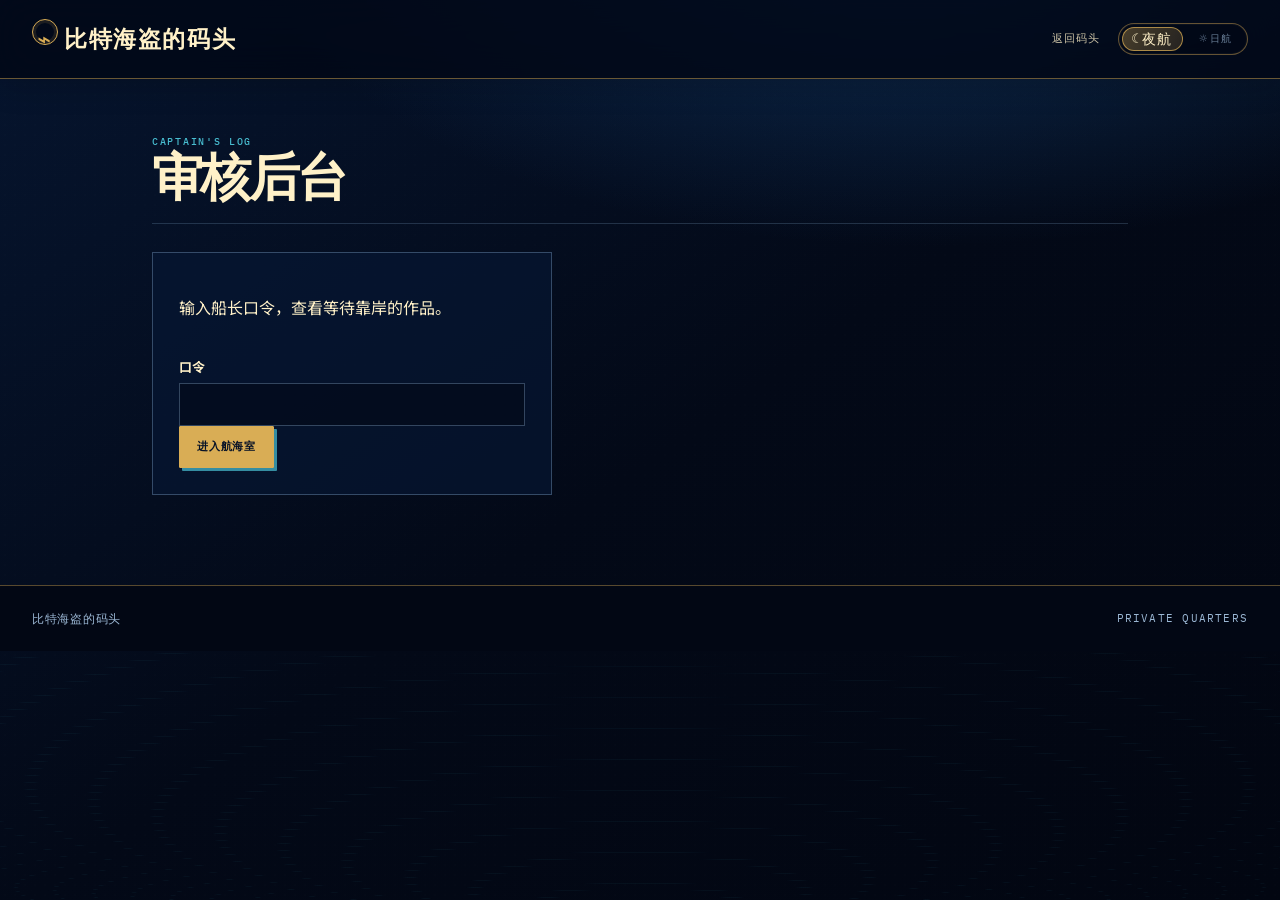
==== commit 0bccd41c: "refactor(nav): 导航分层 + Hero 密度收敛 导航分层（design 决策）： - 新增 .nav-actions 包一级公共动作：作品名录链接 + 投递作品按钮 - 主题切换从中央" ====
--- a/admin.html
+++ b/admin.html
@@ -1,3 +1,3 @@
 <!doctype html>
-<html lang="zh-CN"><head><meta charset="UTF-8"><meta name="viewport" content="width=device-width, initial-scale=1.0"><title>船长后台 · 比特海盗的码头</title><link rel="stylesheet" href="assets/styles.css"><link rel="stylesheet" href="assets/nautical.css?v=6"><link rel="stylesheet" href="assets/theme.css?v=5"><link rel="stylesheet" href="assets/toggle.css?v=2"></head>
+<html lang="zh-CN"><head><meta charset="UTF-8"><meta name="viewport" content="width=device-width, initial-scale=1.0"><title>船长后台 · 比特海盗的码头</title><link rel="stylesheet" href="assets/styles.css"><link rel="stylesheet" href="assets/nautical.css?v=8"><link rel="stylesheet" href="assets/theme.css?v=8"><link rel="stylesheet" href="assets/toggle.css?v=2"></head>
 <body data-page="admin" data-theme="night"><header class="site-header"><a class="brand" href="index.html"><span class="brand-mark">⌁</span>比特海盗的码头</a><nav><a href="index.html">返回码头</a><button class="theme-toggle" type="button" data-theme-toggle aria-label="当前夜航，切换到日航主题"><span class="theme-option"><span aria-hidden="true">☾</span>夜航</span><span class="theme-option"><span aria-hidden="true">☼</span>日航</span><i class="theme-indicator" aria-hidden="true"></i></button></nav></header><main class="admin-page"><div class="section-heading"><div><p class="eyebrow">CAPTAIN'S LOG</p><h1>审核后台</h1></div><button id="logout" class="text-button hidden">离开后台</button></div><section id="admin-login" class="admin-login"><p>输入船长口令，查看等待靠岸的作品。</p><form id="login-form"><label>口令<input required type="password" name="password" autocomplete="current-password"></label><button class="button" type="submit">进入航海室</button><p id="login-message" class="form-message"></p></form></section><section id="admin-panel" class="hidden"><div id="admin-tabs" class="tag-filter"><button data-status="pending" class="active">待审核</button><button data-status="approved">已通过</button><button data-status="rejected">已驳回</button></div><div id="review-list" class="review-list"></div></section></main><footer><span>比特海盗的码头</span><span class="mono">PRIVATE QUARTERS</span></footer><script type="module" src="assets/app.js?v=4"></script></body></html>
--- a/assets/nautical.css
+++ b/assets/nautical.css
@@ -26,16 +26,19 @@
 /* Hero repair: theme views are mutually exclusive and share one measured grid. */
 .theme-view[hidden]{display:none!important}
 body:before{opacity:.08;background-size:10px 10px}
-.hero{width:min(calc(100% - 64px),1240px);max-width:none;grid-template-columns:minmax(0,1.04fr) minmax(380px,.76fr);gap:clamp(48px,6vw,92px);min-height:560px;padding:76px 0 64px}
+.hero{width:min(calc(100% - 64px),1240px);max-width:none;grid-template-columns:minmax(0,.98fr) minmax(380px,.82fr);gap:clamp(36px,4.2vw,68px);min-height:540px;padding:66px 0 54px}
 .hero-copy-block{min-width:0}
-.hero-kicker{margin:18px 0 13px;font-size:16px}
-.hero h1{max-width:610px;font-size:clamp(52px,5vw,76px);line-height:1.075;letter-spacing:-.055em}
+.hero-kicker{margin:14px 0 10px;font-size:16px}
+.hero h1{max-width:610px;font-size:clamp(52px,4.8vw,74px);line-height:1.06;letter-spacing:-.055em}
 .hero-title .theme-view{width:100%}
-.hero-copy{max-width:420px;margin-top:24px;font-size:15px;line-height:1.8}
-.boarding-pass{min-width:218px;margin-top:28px;padding:10px 13px 10px 15px}
-.hero-chart.theme-view:not([hidden]),.night-porthole.theme-view:not([hidden]){display:block;align-self:start;width:100%;height:410px;margin-top:72px}
+.hero-copy{max-width:420px;margin-top:18px;font-size:15px;line-height:1.72}
+.boarding-pass{width:min(100%,248px);min-width:0;margin-top:16px;padding:9px 13px 9px 15px}
+.hero-chart.theme-view:not([hidden]),.night-porthole.theme-view:not([hidden]){display:block;align-self:start;width:100%;height:400px;margin-top:52px}
 .night-porthole:before{inset:28px 42px 55px}
 .porthole-label{top:19px;left:21px}.porthole-readout{right:21px;bottom:17px}
 .manifest-gateway{width:min(calc(100% - 64px),1240px);max-width:none;padding:0 0 76px}
-@media(max-width:980px){.hero{grid-template-columns:1fr;width:min(calc(100% - 48px),720px);gap:0;padding-top:58px}.hero h1{max-width:620px}.hero-chart.theme-view:not([hidden]),.night-porthole.theme-view:not([hidden]){max-width:590px;height:410px;margin-top:38px}.manifest-gateway{width:min(calc(100% - 48px),720px)}}
-@media(max-width:760px){.hero{width:calc(100% - 40px);padding:50px 0 44px}.hero h1{font-size:clamp(44px,13vw,62px)}.hero-copy{font-size:14px}.hero-chart.theme-view:not([hidden]),.night-porthole.theme-view:not([hidden]){height:320px;margin-top:32px}.night-porthole:before{inset:24px 28px 48px}.manifest-gateway{width:calc(100% - 40px);padding-bottom:56px}}
+@media(max-width:980px){.hero{grid-template-columns:1fr;width:min(calc(100% - 48px),720px);gap:0;padding-top:58px}.hero h1{max-width:620px}.hero-chart.theme-view:not([hidden]),.night-porthole.theme-view:not([hidden]){max-width:590px;height:390px;margin-top:30px}.manifest-gateway{width:min(calc(100% - 48px),720px)}}
+@media(max-width:760px){.hero{width:calc(100% - 40px);padding:50px 0 44px}.hero h1{font-size:clamp(44px,13vw,62px)}.hero-copy{font-size:14px}.hero-chart.theme-view:not([hidden]),.night-porthole.theme-view:not([hidden]){height:320px;margin-top:28px}.night-porthole:before{inset:24px 28px 48px}.manifest-gateway{width:calc(100% - 40px);padding-bottom:56px}}
+
+/* Navigation hierarchy: public actions stay paired; appearance is a secondary utility. */
+.site-header nav{gap:18px}.nav-actions{display:flex;align-items:center;gap:14px}.nav-actions>a:not(.button){border-bottom:1px solid transparent;color:rgba(255,241,200,.8)}.nav-actions>a:not(.button):hover{color:var(--orange);border-color:var(--orange)}@media(max-width:760px){.site-header nav{gap:10px}.nav-actions{gap:10px}.nav-actions .button-small{padding:7px 9px;font-size:11px}.nav-actions>a:not(.button){display:none}}
--- a/assets/theme.css
+++ b/assets/theme.css
@@ -11,7 +11,7 @@
 @media(max-width:760px){.theme-toggle{padding:6px 7px}.theme-toggle [data-theme-label]{display:none}body[data-theme="day"] .hero-chart{height:270px}}
 
 /* Day sailing is a harbour chart: one vessel, one course, and only the bearings needed to read it. */
-body[data-theme="day"] .hero-copy{margin-bottom:31px}
+body[data-theme="day"] .hero-copy{margin-bottom:0}
 body[data-theme="day"] .boarding-pass{border-color:rgba(10,61,112,.46);background:rgba(255,255,255,.45);color:var(--ink)}
 body[data-theme="day"] .boarding-pass:before{color:var(--teal)}
 body[data-theme="day"] .boarding-pass b{color:var(--coral)}
@@ -36,6 +36,7 @@
 @media(max-width:760px){body[data-theme="day"] .hero-chart{height:310px;margin-top:34px}}
 
 /* Keep the daytime chart on the same grid and scale as the night visual. */
-body[data-theme="day"] .hero-chart.theme-view:not([hidden]){display:block;height:410px;margin-top:72px}
-@media(max-width:980px){body[data-theme="day"] .hero-chart.theme-view:not([hidden]){height:410px;margin-top:38px}}
-@media(max-width:760px){body[data-theme="day"] .hero-chart.theme-view:not([hidden]){height:320px;margin-top:32px}}
+body[data-theme="day"] .hero-chart.theme-view:not([hidden]){display:block;height:400px;margin-top:52px}
+@media(max-width:980px){body[data-theme="day"] .hero-chart.theme-view:not([hidden]){height:390px;margin-top:30px}}
+@media(max-width:760px){body[data-theme="day"] .hero-chart.theme-view:not([hidden]){height:320px;margin-top:28px}}
+body[data-theme="day"] .nav-actions>a:not(.button){color:var(--ink)}body[data-theme="day"] .nav-actions>a:not(.button):hover{color:var(--teal);border-color:var(--teal)}
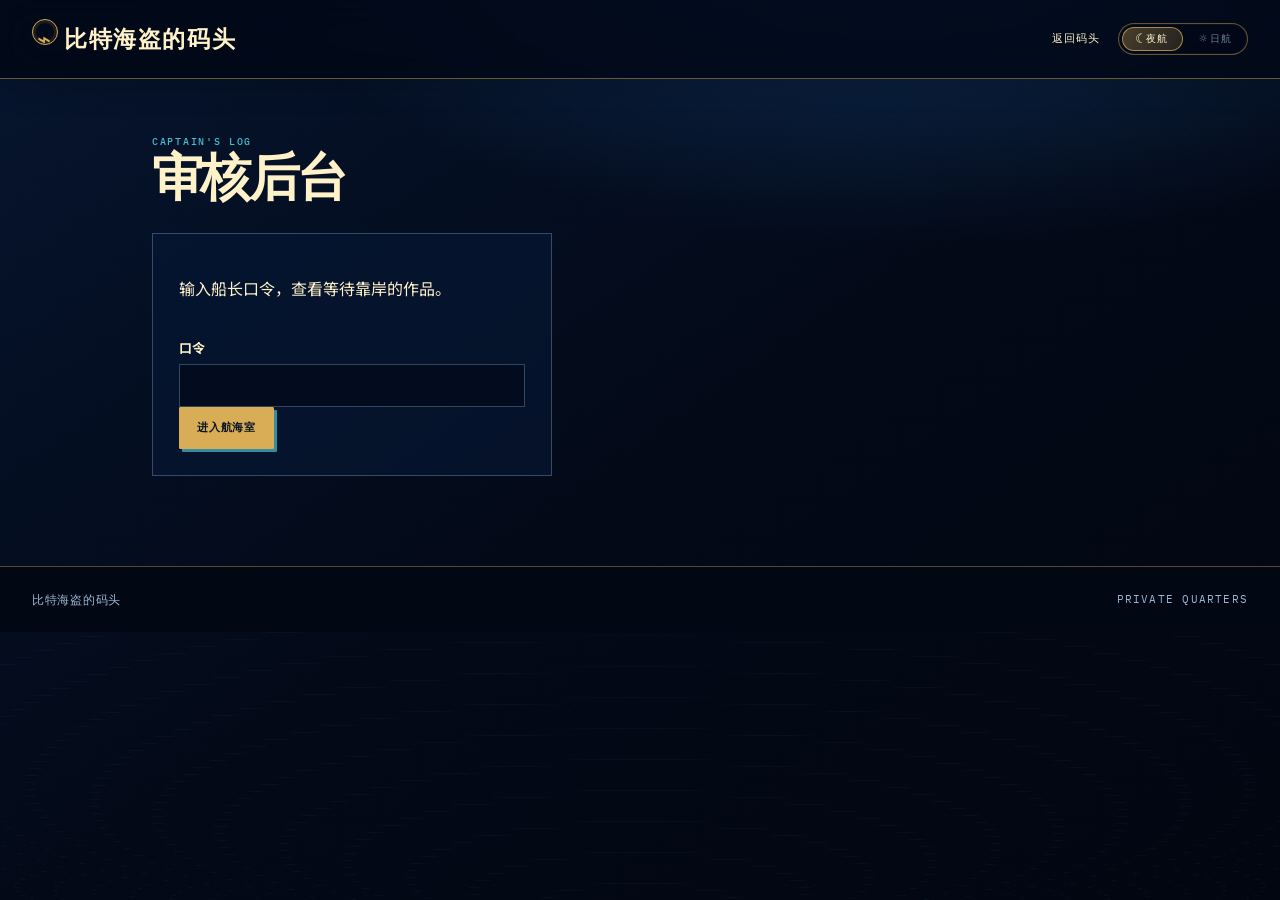
==== commit c34b366e: "feat(hero): 新增 hero-action 文案/CTA 组合 + 日航港湾衔接 + 清 BOM Hero 结构升级： - index.html Hero 内新增 .hero-action " ====
--- a/admin.html
+++ b/admin.html
@@ -1,3 +1,3 @@
 <!doctype html>
-<html lang="zh-CN"><head><meta charset="UTF-8"><meta name="viewport" content="width=device-width, initial-scale=1.0"><title>船长后台 · 比特海盗的码头</title><link rel="stylesheet" href="assets/styles.css"><link rel="stylesheet" href="assets/nautical.css?v=8"><link rel="stylesheet" href="assets/theme.css?v=8"><link rel="stylesheet" href="assets/toggle.css?v=2"></head>
+<html lang="zh-CN"><head><meta charset="UTF-8"><meta name="viewport" content="width=device-width, initial-scale=1.0"><title>船长后台 · 比特海盗的码头</title><link rel="stylesheet" href="assets/styles.css"><link rel="stylesheet" href="assets/nautical.css?v=9"><link rel="stylesheet" href="assets/theme.css?v=9"><link rel="stylesheet" href="assets/toggle.css?v=2"></head>
 <body data-page="admin" data-theme="night"><header class="site-header"><a class="brand" href="index.html"><span class="brand-mark">⌁</span>比特海盗的码头</a><nav><a href="index.html">返回码头</a><button class="theme-toggle" type="button" data-theme-toggle aria-label="当前夜航，切换到日航主题"><span class="theme-option"><span aria-hidden="true">☾</span>夜航</span><span class="theme-option"><span aria-hidden="true">☼</span>日航</span><i class="theme-indicator" aria-hidden="true"></i></button></nav></header><main class="admin-page"><div class="section-heading"><div><p class="eyebrow">CAPTAIN'S LOG</p><h1>审核后台</h1></div><button id="logout" class="text-button hidden">离开后台</button></div><section id="admin-login" class="admin-login"><p>输入船长口令，查看等待靠岸的作品。</p><form id="login-form"><label>口令<input required type="password" name="password" autocomplete="current-password"></label><button class="button" type="submit">进入航海室</button><p id="login-message" class="form-message"></p></form></section><section id="admin-panel" class="hidden"><div id="admin-tabs" class="tag-filter"><button data-status="pending" class="active">待审核</button><button data-status="approved">已通过</button><button data-status="rejected">已驳回</button></div><div id="review-list" class="review-list"></div></section></main><footer><span>比特海盗的码头</span><span class="mono">PRIVATE QUARTERS</span></footer><script type="module" src="assets/app.js?v=4"></script></body></html>
--- a/assets/nautical.css
+++ b/assets/nautical.css
@@ -1,44 +1,78 @@
-/* Night sail — a deep-water captain's log, deliberately separate from the parchment day chart. */
-:root{--ink:#f5dfad;--paper:#030917;--mist:#9bb7d4;--teal:#48bdd0;--orange:#d9ad55;--coral:#df735e;--line:rgba(143,183,220,.22);--chart:'IBM Plex Mono',monospace;--moon:#fff1c8;--surface:#0a1d3c;--surface-deep:#050e23}
-body{color:var(--moon);background:#030917;min-height:100vh;background-image:radial-gradient(ellipse 76% 52% at 72% -8%,rgba(22,73,129,.58),transparent 68%),linear-gradient(145deg,#06152f 0%,#030917 51%,#020611 100%)}
-body:before{content:"";position:fixed;z-index:-1;inset:0;pointer-events:none;opacity:.17;background-image:radial-gradient(rgba(255,239,194,.62) .45px,transparent .8px);background-size:8px 8px}
-body:after{content:"";position:fixed;z-index:-1;left:0;right:0;bottom:0;height:31vh;pointer-events:none;opacity:.38;background:repeating-radial-gradient(ellipse 120% 24% at 50% 112%,transparent 0 39px,rgba(72,189,208,.13) 40px 41px,transparent 42px 79px)}
-.site-header{max-width:none;padding:19px max(32px,calc((100vw - 1240px)/2));border-bottom:1px solid rgba(217,173,85,.48);background:rgba(2,8,22,.83);backdrop-filter:blur(18px);position:relative;z-index:4;box-shadow:0 8px 30px rgba(0,0,0,.16)}
-.brand{font-size:23px;letter-spacing:.07em;color:var(--moon)}.brand-mark{width:26px;height:26px;border-color:var(--orange);border-radius:50%;color:var(--orange);box-shadow:inset 0 0 0 3px rgba(217,173,85,.12)}
-nav{font-family:var(--chart);font-size:11px;letter-spacing:.08em}nav>a:not(.button){color:rgba(255,241,200,.8)}nav>a:not(.button):hover{color:var(--orange);border-color:var(--orange)}
-.button{border:1px solid var(--orange);border-radius:1px;padding:11px 17px;background:var(--orange);color:#071227;box-shadow:3px 3px 0 rgba(72,189,208,.72);font-family:var(--chart);font-size:11px;letter-spacing:.07em}.button:hover{background:#f5d786;color:#061127;transform:translate(1px,1px);box-shadow:2px 2px 0 rgba(72,189,208,.72)}.button-small{box-shadow:2px 2px 0 rgba(72,189,208,.72)}
-.eyebrow{font-family:var(--chart);font-size:10px;letter-spacing:.17em;color:var(--teal)}
-.hero{position:relative;display:grid;grid-template-columns:minmax(390px,1fr) minmax(330px,.72fr);gap:54px;min-height:640px;max-width:1240px;padding:95px 32px 88px;background:none;border:0;overflow:hidden}.hero:before{content:"";position:absolute;inset:21px 32px;border-left:1px solid rgba(217,173,85,.28);border-right:1px solid rgba(217,173,85,.12);pointer-events:none}
-.hero-copy-block{position:relative;z-index:1;align-self:center}.hero-kicker{margin:16px 0 7px;font-size:18px;color:rgba(155,183,212,.96)}.hero h1{max-width:640px;color:var(--moon);font-size:clamp(59px,7vw,100px);letter-spacing:-.075em;text-shadow:0 7px 24px rgba(0,0,0,.36)}.hero h1 em{color:var(--orange);font-style:normal;text-shadow:0 0 20px rgba(217,173,85,.17)}.hero-copy{max-width:430px;margin:24px 0 31px;color:rgba(226,237,250,.74);font-size:16px}
-.tide-line{margin:33px 0 23px;color:var(--mist);font-family:var(--chart);font-size:10px}.tide-line span{height:1px;background:repeating-linear-gradient(90deg,var(--teal) 0 10px,transparent 10px 17px)}.tide-line i{width:10px;height:10px;border:2px solid var(--orange);border-radius:1px;background:var(--surface-deep);transform:rotate(45deg);animation:none}.boarding-pass{position:relative;display:inline-grid;grid-template-columns:auto 24px;align-items:center;column-gap:22px;min-width:230px;padding:11px 14px 11px 16px;border:1px solid rgba(217,173,85,.72);background:linear-gradient(90deg,rgba(217,173,85,.13),rgba(217,173,85,.025));color:var(--moon);font-family:var(--chart);transition:transform .2s,background .2s,border-color .2s}.boarding-pass:before{content:"PORT ENTRY / 01";grid-column:1;color:var(--teal);font-size:9px;letter-spacing:.12em}.boarding-pass strong{grid-column:1;grid-row:2;font-size:12px;font-weight:500;letter-spacing:.04em}.boarding-pass b{grid-column:2;grid-row:1 / span 2;color:var(--orange);font-size:19px;font-weight:400}.boarding-pass:hover{transform:translateX(4px);border-color:var(--orange);background:rgba(217,173,85,.16)}.day-boat{display:none}
-.hero-chart{position:relative;align-self:center;height:470px;overflow:hidden;border:1px solid rgba(217,173,85,.42);background:linear-gradient(148deg,rgba(17,55,100,.56),rgba(4,14,35,.74) 68%);color:var(--teal);box-shadow:inset 0 0 0 7px rgba(217,173,85,.035),0 24px 62px rgba(0,0,0,.27)}.hero-chart:before{content:"";position:absolute;width:282px;height:282px;left:53%;top:51%;transform:translate(-50%,-50%);border:1px solid rgba(217,173,85,.22);border-radius:50%;box-shadow:0 0 0 42px rgba(72,189,208,.045),0 0 0 84px rgba(217,173,85,.025)}.hero-chart:after{content:"";position:absolute;left:53%;top:10%;width:1px;height:80%;background:linear-gradient(transparent,rgba(217,173,85,.38),transparent)}.hero-chart svg{position:absolute;z-index:2;inset:0;width:100%;height:100%}.chart-stamp{position:absolute;z-index:3;top:22px;right:19px;padding:6px 8px;border:1px solid rgba(223,115,94,.68);color:var(--coral);font:9px/1.45 var(--chart);letter-spacing:.1em;text-align:right;transform:rotate(6deg)}.chart-north{position:absolute;z-index:3;top:25px;left:23px;color:var(--moon);font:14px/1.1 var(--chart);text-align:center}.chart-grid{position:absolute;z-index:1;background:rgba(72,189,208,.25);transform-origin:left}.grid-a{height:1px;width:168px;top:169px;left:33px;transform:rotate(24deg)}.grid-b{height:1px;width:152px;bottom:92px;right:22px;transform:rotate(-16deg)}.chart-caption{position:absolute;z-index:3;left:25px;bottom:21px;margin:0;padding-left:11px;border-left:2px solid var(--orange);color:var(--mist);font:10px/1.6 var(--chart);letter-spacing:.04em}.chart-caption strong{color:var(--moon);font-size:11px;font-weight:500}
-.works-section{position:relative;max-width:1240px;padding-top:68px;border-top:1px solid rgba(217,173,85,.42)}.works-section:before{content:"PORT MANIFEST  /  NIGHT WATCH";position:absolute;top:20px;right:32px;color:rgba(155,183,212,.53);font:10px var(--chart);letter-spacing:.1em}.section-heading h2{font-size:clamp(40px,4.6vw,63px);color:var(--moon);letter-spacing:-.06em}.section-heading h2:after{content:"";display:inline-block;width:28px;margin-left:12px;border-top:2px solid var(--orange);vertical-align:middle}.tag-filter{padding-bottom:17px;border-bottom:1px solid var(--line)}.tag-filter button{border:0;border-bottom:2px solid transparent;padding:5px 7px;color:var(--mist);background:transparent;font-family:var(--chart);font-size:10px;letter-spacing:.04em}.tag-filter button:hover,.tag-filter button.active{background:transparent;color:var(--moon);border-bottom-color:var(--orange)}
-.works-grid{gap:22px}.work-card{position:relative;border:1px solid rgba(123,170,211,.32);background:linear-gradient(155deg,rgba(14,43,82,.92),rgba(5,17,39,.94));box-shadow:none;transition:transform .2s,border-color .2s,box-shadow .2s}.work-card:before{content:"BERTH / OPEN";position:absolute;z-index:2;top:12px;left:12px;padding:3px 7px;background:rgba(3,9,23,.88);border-left:1px solid var(--orange);color:var(--mist);font:9px var(--chart);letter-spacing:.08em}.work-card:hover{transform:translateY(-5px);border-color:var(--orange);box-shadow:0 16px 32px rgba(0,0,0,.27)}.cover{position:relative;padding:0;border-bottom:1px solid rgba(143,183,220,.24);background:var(--surface-deep)}.cover:after{content:"";position:absolute;inset:10px;border:1px solid rgba(217,173,85,.27);pointer-events:none}.cover img{filter:saturate(.88) contrast(1.08)}.cover-placeholder{background:radial-gradient(circle at 67% 18%,rgba(72,189,208,.55),transparent 25%),linear-gradient(135deg,#0d407a,#030917);color:var(--moon);font-family:var(--display)}.card-content{padding:18px}.card-content h3{color:var(--moon);font-size:28px}.description{color:rgba(230,239,250,.71)}.card-meta{border-top:1px solid rgba(143,183,220,.19);padding-top:11px;color:var(--mist);font-family:var(--chart);font-size:10px}.role-badge{border-radius:20px;background:rgba(72,189,208,.15);color:var(--teal);font-family:var(--chart);font-size:9px;letter-spacing:.05em}.tags{margin-top:13px}.tag{color:var(--orange);font-size:10px}.empty-state{background:rgba(10,29,60,.5);border:1px dashed var(--line);color:var(--mist)}
-.detail-page,.form-page,.admin-page{position:relative}.detail-page:before,.form-page:before,.admin-page:before{content:""}.detail-page{padding-top:58px}.back-link{color:var(--mist)}.detail-cover{border:1px solid rgba(217,173,85,.43);outline:0;outline-offset:0}.detail-title{color:var(--moon)}.detail-summary{border-left:3px solid var(--orange);padding-left:17px;color:var(--mist)}.detail-byline{color:var(--mist);font-family:var(--chart);font-size:11px}.journey{position:relative;padding:33px 36px;border:1px solid rgba(143,183,220,.24);background:rgba(8,29,60,.48);white-space:pre-wrap}.journey:before{content:"SHIP'S LOG";position:absolute;right:22px;top:22px;color:rgba(155,183,212,.44);font:10px var(--chart);letter-spacing:.12em}.journey h2{color:var(--moon);font-size:35px}.journey p{color:rgba(230,239,250,.78);line-height:1.9}.detail-bottom{border-top-color:var(--line)}
-.form-page{max-width:1100px}.form-intro{padding:32px 23px;border-left:3px solid var(--orange);align-self:start;background:rgba(8,29,60,.28)}.form-intro:after{content:"PORT ENTRY";position:absolute;right:11px;top:12px;color:var(--coral);font:10px var(--chart);letter-spacing:.1em}.form-intro p{color:var(--mist)}.work-form,.admin-login{border:1px solid rgba(143,183,220,.34);background:rgba(7,24,52,.66);box-shadow:none}label{color:var(--moon)}input,textarea,select{border-color:rgba(143,183,220,.34);background:rgba(3,9,23,.62);color:var(--moon)}input:focus,textarea:focus,select:focus{border-color:var(--orange);box-shadow:0 0 0 2px rgba(217,173,85,.15)}.muted{color:rgba(245,232,196,.54)}.form-message{color:var(--teal)}.admin-page .section-heading{border-bottom:1px solid var(--line);padding-bottom:18px}.admin-page .section-heading h1{color:var(--moon)}.review-card{border-color:rgba(143,183,220,.34);background:rgba(8,29,60,.48)}.review-card h3{color:var(--moon)}.text-button{color:var(--teal)}
-footer{max-width:none;padding:23px max(32px,calc((100vw - 1240px)/2));background:#020714;border-top:1px solid rgba(217,173,85,.4);border-bottom:0;color:var(--mist);font-family:var(--chart);letter-spacing:.06em}footer a{color:var(--orange)}
-@media(max-width:760px){.site-header{padding:17px 20px}.hero{display:block;min-height:0;padding:62px 20px 48px}.hero:before{inset:13px 20px}.hero-chart{height:280px;margin-top:38px}.works-section:before{right:20px}.works-section{padding-top:62px}.detail-page,.admin-page{padding-left:20px;padding-right:20px}.journey{padding:30px 22px}.form-page{padding-left:20px;padding-right:20px}footer{padding:21px 20px}}
+/* Night sail: the default theme and shared site chrome. */
+:root {
+  --ink: #f5dfad;
+  --paper: #030917;
+  --mist: #9bb7d4;
+  --teal: #48bdd0;
+  --orange: #d9ad55;
+  --coral: #df735e;
+  --line: rgba(143,183,220,.22);
+  --chart: 'IBM Plex Mono', monospace;
+  --moon: #fff1c8;
+  --surface: #0a1d3c;
+  --surface-deep: #050e23;
+}
 
-/* Home composition: one stable reading column, one themed visual object. */
-.hero{grid-template-columns:minmax(0,.94fr) minmax(430px,.86fr);align-items:start;gap:clamp(52px,7vw,104px);min-height:650px;padding-top:82px;padding-bottom:72px}.hero:before{display:none}.hero-copy-block{padding-top:0}.hero-kicker{max-width:480px;margin:18px 0 13px;font-size:17px;line-height:1.55}.hero h1{max-width:690px;font-size:clamp(60px,6.8vw,102px);line-height:1.02}.hero-copy{max-width:440px;margin:25px 0 0;line-height:1.85}.tide-line{display:none}.boarding-pass{margin-top:32px}.hero-chart{display:none}.night-porthole{position:relative;display:block;align-self:start;width:100%;height:472px;margin-top:77px;overflow:hidden;border:1px solid rgba(217,173,85,.48);background:linear-gradient(145deg,rgba(17,53,95,.77),rgba(2,9,25,.94));box-shadow:inset 0 0 0 9px rgba(217,173,85,.035),0 26px 64px rgba(0,0,0,.29)}.night-porthole:before{content:"";position:absolute;z-index:1;inset:32px 48px 63px;border:1px solid rgba(217,173,85,.38);border-radius:50%;box-shadow:0 0 0 7px rgba(217,173,85,.045),inset 0 0 42px rgba(0,0,0,.38);pointer-events:none}.night-porthole:after{content:"";position:absolute;inset:13px;border:1px solid rgba(143,183,220,.11);pointer-events:none}.night-porthole svg{position:absolute;inset:0;z-index:0;width:100%;height:100%}.porthole-label{position:absolute;z-index:2;top:22px;left:23px;color:var(--teal);font:10px var(--chart);letter-spacing:.15em}.porthole-readout{position:absolute;z-index:2;right:24px;bottom:20px;margin:0;padding-right:11px;border-right:2px solid var(--orange);color:var(--mist);font:10px/1.6 var(--chart);letter-spacing:.05em;text-align:right}.porthole-readout strong{color:var(--moon);font-size:11px;font-weight:500}.manifest-gateway{max-width:1240px;margin:auto;padding:0 32px 88px}.manifest-link{display:grid;grid-template-columns:1fr auto;align-items:center;gap:8px;padding:24px 0;border-top:1px solid rgba(217,173,85,.42);border-bottom:1px solid rgba(143,183,220,.2);color:var(--moon);font-family:var(--chart);transition:border-color .2s,color .2s}.manifest-link span{grid-column:1;color:var(--teal);font-size:10px;letter-spacing:.14em}.manifest-link strong{grid-column:1;font-size:17px;font-weight:500;letter-spacing:.03em}.manifest-link b{grid-column:2;grid-row:1 / span 2;color:var(--orange);font-size:27px;font-weight:400}.manifest-link:hover{border-color:var(--orange);color:var(--orange)}[data-theme-copy="day"]{display:none}
-@media(max-width:760px){.hero{padding-top:54px;padding-bottom:48px}.hero-kicker{margin-top:14px;font-size:16px}.hero h1{font-size:clamp(52px,16vw,72px)}.night-porthole{height:348px;margin-top:34px}.night-porthole:before{inset:28px 34px 52px}.manifest-gateway{padding:0 20px 60px}.manifest-link{padding:20px 0}.manifest-link strong{font-size:15px}}
+body { min-height: 100vh; color: var(--moon); background: radial-gradient(ellipse 76% 52% at 72% -8%,rgba(22,73,129,.58),transparent 68%),linear-gradient(145deg,#06152f 0%,#030917 51%,#020611 100%); }
+body::before { content: ''; position: fixed; z-index: -1; inset: 0; pointer-events: none; opacity: .08; background-image: radial-gradient(rgba(255,239,194,.62) .45px,transparent .8px); background-size: 10px 10px; }
+body::after { content: ''; position: fixed; z-index: -1; right: 0; bottom: 0; left: 0; height: 31vh; pointer-events: none; opacity: .38; background: repeating-radial-gradient(ellipse 120% 24% at 50% 112%,transparent 0 39px,rgba(72,189,208,.13) 40px 41px,transparent 42px 79px); }
 
-/* Hero repair: theme views are mutually exclusive and share one measured grid. */
-.theme-view[hidden]{display:none!important}
-body:before{opacity:.08;background-size:10px 10px}
-.hero{width:min(calc(100% - 64px),1240px);max-width:none;grid-template-columns:minmax(0,.98fr) minmax(380px,.82fr);gap:clamp(36px,4.2vw,68px);min-height:540px;padding:66px 0 54px}
-.hero-copy-block{min-width:0}
-.hero-kicker{margin:14px 0 10px;font-size:16px}
-.hero h1{max-width:610px;font-size:clamp(52px,4.8vw,74px);line-height:1.06;letter-spacing:-.055em}
-.hero-title .theme-view{width:100%}
-.hero-copy{max-width:420px;margin-top:18px;font-size:15px;line-height:1.72}
-.boarding-pass{width:min(100%,248px);min-width:0;margin-top:16px;padding:9px 13px 9px 15px}
-.hero-chart.theme-view:not([hidden]),.night-porthole.theme-view:not([hidden]){display:block;align-self:start;width:100%;height:400px;margin-top:52px}
-.night-porthole:before{inset:28px 42px 55px}
-.porthole-label{top:19px;left:21px}.porthole-readout{right:21px;bottom:17px}
-.manifest-gateway{width:min(calc(100% - 64px),1240px);max-width:none;padding:0 0 76px}
-@media(max-width:980px){.hero{grid-template-columns:1fr;width:min(calc(100% - 48px),720px);gap:0;padding-top:58px}.hero h1{max-width:620px}.hero-chart.theme-view:not([hidden]),.night-porthole.theme-view:not([hidden]){max-width:590px;height:390px;margin-top:30px}.manifest-gateway{width:min(calc(100% - 48px),720px)}}
-@media(max-width:760px){.hero{width:calc(100% - 40px);padding:50px 0 44px}.hero h1{font-size:clamp(44px,13vw,62px)}.hero-copy{font-size:14px}.hero-chart.theme-view:not([hidden]),.night-porthole.theme-view:not([hidden]){height:320px;margin-top:28px}.night-porthole:before{inset:24px 28px 48px}.manifest-gateway{width:calc(100% - 40px);padding-bottom:56px}}
+.site-header { position: relative; z-index: 4; max-width: none; padding: 19px max(32px,calc((100vw - 1240px)/2)); border-bottom: 1px solid rgba(217,173,85,.48); background: rgba(2,8,22,.83); box-shadow: 0 8px 30px rgba(0,0,0,.16); backdrop-filter: blur(18px); }
+.brand { color: var(--moon); font-size: 23px; letter-spacing: .07em; }
+.brand-mark { width: 26px; height: 26px; border-color: var(--orange); border-radius: 50%; color: var(--orange); box-shadow: inset 0 0 0 3px rgba(217,173,85,.12); }
+nav { font-family: var(--chart); font-size: 11px; letter-spacing: .08em; }
+.button { border: 1px solid var(--orange); border-radius: 1px; padding: 11px 17px; background: var(--orange); color: #071227; box-shadow: 3px 3px 0 rgba(72,189,208,.72); font-family: var(--chart); font-size: 11px; letter-spacing: .07em; }
+.button:hover { transform: translate(1px,1px); background: #f5d786; color: #061127; box-shadow: 2px 2px 0 rgba(72,189,208,.72); }
+.button-small { box-shadow: 2px 2px 0 rgba(72,189,208,.72); }
+.eyebrow { color: var(--teal); font-family: var(--chart); font-size: 10px; letter-spacing: .17em; }
 
-/* Navigation hierarchy: public actions stay paired; appearance is a secondary utility. */
-.site-header nav{gap:18px}.nav-actions{display:flex;align-items:center;gap:14px}.nav-actions>a:not(.button){border-bottom:1px solid transparent;color:rgba(255,241,200,.8)}.nav-actions>a:not(.button):hover{color:var(--orange);border-color:var(--orange)}@media(max-width:760px){.site-header nav{gap:10px}.nav-actions{gap:10px}.nav-actions .button-small{padding:7px 9px;font-size:11px}.nav-actions>a:not(.button){display:none}}
+/* Home: one reading column and one theme-owned visual, aligned to the title zone. */
+.theme-view[hidden] { display: none !important; }
+.hero { position: relative; display: grid; grid-template-columns: minmax(0,1fr) minmax(380px,.82fr); align-items: start; gap: clamp(40px,5.5vw,76px); width: min(calc(100% - 64px),1240px); min-height: 570px; margin: 0 auto; padding: 76px 0 64px; overflow: hidden; }
+.hero-copy-block { position: relative; z-index: 1; min-width: 0; padding-top: 2px; }
+.hero .eyebrow { margin: 0; }
+.hero-kicker { max-width: 470px; margin: 16px 0 12px; color: rgba(155,183,212,.96); font-size: 16px; line-height: 1.55; }
+.hero h1 { max-width: 590px; margin: 0; color: var(--moon); font-size: clamp(52px,4.45vw,68px); line-height: 1.08; letter-spacing: -.055em; text-shadow: 0 7px 24px rgba(0,0,0,.36); }
+.hero h1 em { color: var(--orange); font-style: normal; text-shadow: 0 0 20px rgba(217,173,85,.17); }
+.hero-title .theme-view { width: 100%; }
+.hero-action { display: grid; justify-items: start; gap: 14px; max-width: 430px; margin-top: 18px; padding-left: 15px; border-left: 1px solid rgba(72,189,208,.34); }
+.hero-copy { margin: 0; color: rgba(226,237,250,.74); font-size: 15px; line-height: 1.78; }
+.boarding-pass { position: relative; display: inline-grid; grid-template-columns: auto 21px; align-items: center; column-gap: 16px; width: min(100%,236px); margin-top: 0; padding: 8px 11px 8px 12px; border: 1px solid rgba(217,173,85,.72); background: linear-gradient(90deg,rgba(217,173,85,.13),rgba(217,173,85,.025)); color: var(--moon); font-family: var(--chart); transition: transform .2s,background .2s,border-color .2s; }
+.boarding-pass::before { content: 'PORT ENTRY / 01'; grid-column: 1; color: var(--teal); font-size: 9px; letter-spacing: .12em; }
+.boarding-pass strong { grid-column: 1; grid-row: 2; font-size: 12px; font-weight: 500; letter-spacing: .04em; }
+.boarding-pass b { grid-column: 2; grid-row: 1 / span 2; color: var(--orange); font-size: 19px; font-weight: 400; }
+.boarding-pass:hover { transform: translateX(4px); border-color: var(--orange); background: rgba(217,173,85,.16); }
+
+.hero-chart,.night-porthole { position: relative; align-self: start; width: 100%; height: 408px; margin-top: 52px; overflow: hidden; }
+.hero-chart { display: none; border: 1px solid rgba(217,173,85,.42); background: linear-gradient(148deg,rgba(17,55,100,.56),rgba(4,14,35,.74) 68%); color: var(--teal); box-shadow: inset 0 0 0 7px rgba(217,173,85,.035),0 24px 62px rgba(0,0,0,.27); }
+.hero-chart::before { content: ''; position: absolute; width: 282px; height: 282px; left: 53%; top: 51%; transform: translate(-50%,-50%); border: 1px solid rgba(217,173,85,.22); border-radius: 50%; box-shadow: 0 0 0 42px rgba(72,189,208,.045),0 0 0 84px rgba(217,173,85,.025); }
+.hero-chart::after { content: ''; position: absolute; left: 53%; top: 10%; width: 1px; height: 80%; background: linear-gradient(transparent,rgba(217,173,85,.38),transparent); }
+.hero-chart svg,.night-porthole svg { position: absolute; z-index: 0; inset: 0; width: 100%; height: 100%; }
+.chart-stamp,.chart-north,.chart-caption,.chart-grid { position: absolute; z-index: 2; }
+.chart-stamp { top: 22px; right: 19px; padding: 6px 8px; border: 1px solid rgba(223,115,94,.68); color: var(--coral); font: 9px/1.45 var(--chart); letter-spacing: .1em; text-align: right; transform: rotate(6deg); }
+.chart-north { top: 25px; left: 23px; color: var(--moon); font: 14px/1.1 var(--chart); text-align: center; }
+.chart-grid { z-index: 1; background: rgba(72,189,208,.25); transform-origin: left; }
+.grid-a { top: 169px; left: 33px; width: 168px; height: 1px; transform: rotate(24deg); }
+.grid-b { right: 22px; bottom: 92px; width: 152px; height: 1px; transform: rotate(-16deg); }
+.chart-caption { bottom: 21px; left: 25px; margin: 0; padding-left: 11px; border-left: 2px solid var(--orange); color: var(--mist); font: 10px/1.6 var(--chart); letter-spacing: .04em; }
+.chart-caption strong { color: var(--moon); font-size: 11px; font-weight: 500; }
+.day-boat { display: none; }
+.night-porthole { display: block; border: 1px solid rgba(217,173,85,.48); background: linear-gradient(145deg,rgba(17,53,95,.77),rgba(2,9,25,.94)); box-shadow: inset 0 0 0 9px rgba(217,173,85,.035),0 26px 64px rgba(0,0,0,.29); }
+.night-porthole::before { content: ''; position: absolute; z-index: 1; inset: 28px 42px 55px; border: 1px solid rgba(217,173,85,.38); border-radius: 50%; box-shadow: 0 0 0 7px rgba(217,173,85,.045),inset 0 0 42px rgba(0,0,0,.38); pointer-events: none; }
+.night-porthole::after { content: ''; position: absolute; inset: 13px; border: 1px solid rgba(143,183,220,.11); pointer-events: none; }
+.porthole-label { position: absolute; z-index: 2; top: 19px; left: 21px; color: var(--teal); font: 10px var(--chart); letter-spacing: .15em; }
+.porthole-readout { position: absolute; z-index: 2; right: 21px; bottom: 17px; margin: 0; padding-right: 11px; border-right: 2px solid var(--orange); color: var(--mist); font: 10px/1.6 var(--chart); letter-spacing: .05em; text-align: right; }
+.porthole-readout strong { color: var(--moon); font-size: 11px; font-weight: 500; }
+
+.manifest-gateway { width: min(calc(100% - 64px),1240px); margin: 0 auto; padding: 0 0 76px; }
+.manifest-link { display: grid; grid-template-columns: 1fr auto; align-items: center; gap: 8px; padding: 24px 0; border-top: 1px solid rgba(217,173,85,.42); border-bottom: 1px solid rgba(143,183,220,.2); color: var(--moon); font-family: var(--chart); transition: border-color .2s,color .2s; }
+.manifest-link span { grid-column: 1; color: var(--teal); font-size: 10px; letter-spacing: .14em; }.manifest-link strong { grid-column: 1; font-size: 17px; font-weight: 500; letter-spacing: .03em; }.manifest-link b { grid-column: 2; grid-row: 1 / span 2; color: var(--orange); font-size: 27px; font-weight: 400; }.manifest-link:hover { border-color: var(--orange); color: var(--orange); }
+
+.works-section { position: relative; max-width: 1240px; padding-top: 68px; border-top: 1px solid rgba(217,173,85,.42); }.works-section::before { content: 'PORT MANIFEST  /  NIGHT WATCH'; position: absolute; top: 20px; right: 32px; color: rgba(155,183,212,.53); font: 10px var(--chart); letter-spacing: .1em; }.section-heading h2 { color: var(--moon); font-size: clamp(40px,4.6vw,63px); letter-spacing: -.06em; }.section-heading h2::after { content: ''; display: inline-block; width: 28px; margin-left: 12px; border-top: 2px solid var(--orange); vertical-align: middle; }.tag-filter { padding-bottom: 17px; border-bottom: 1px solid var(--line); }.tag-filter button { border: 0; border-bottom: 2px solid transparent; padding: 5px 7px; background: transparent; color: var(--mist); font-family: var(--chart); font-size: 10px; letter-spacing: .04em; }.tag-filter button:hover,.tag-filter button.active { color: var(--moon); border-bottom-color: var(--orange); }
+.works-grid { gap: 22px; }.work-card { position: relative; border: 1px solid rgba(123,170,211,.32); background: linear-gradient(155deg,rgba(14,43,82,.92),rgba(5,17,39,.94)); transition: transform .2s,border-color .2s,box-shadow .2s; }.work-card::before { content: 'BERTH / OPEN'; position: absolute; z-index: 2; top: 12px; left: 12px; padding: 3px 7px; border-left: 1px solid var(--orange); background: rgba(3,9,23,.88); color: var(--mist); font: 9px var(--chart); letter-spacing: .08em; }.work-card:hover { transform: translateY(-5px); border-color: var(--orange); box-shadow: 0 16px 32px rgba(0,0,0,.27); }.cover { position: relative; border-bottom: 1px solid rgba(143,183,220,.24); background: var(--surface-deep); }.cover::after { content: ''; position: absolute; inset: 10px; border: 1px solid rgba(217,173,85,.27); pointer-events: none; }.cover img { filter: saturate(.88) contrast(1.08); }.cover-placeholder { background: radial-gradient(circle at 67% 18%,rgba(72,189,208,.55),transparent 25%),linear-gradient(135deg,#0d407a,#030917); color: var(--moon); }.card-content { padding: 18px; }.card-content h3,.detail-title,.journey h2,.admin-page .section-heading h1,.review-card h3 { color: var(--moon); }.description,.journey p { color: rgba(230,239,250,.75); }.card-meta { border-top-color: rgba(143,183,220,.19); color: var(--mist); font-family: var(--chart); font-size: 10px; }.role-badge { background: rgba(72,189,208,.15); color: var(--teal); font-family: var(--chart); }.tag,.text-button { color: var(--orange); }
+.detail-page { padding-top: 58px; }.back-link,.detail-byline,.form-intro p,.muted { color: var(--mist); }.detail-cover { border-color: rgba(217,173,85,.43); }.detail-summary,.form-intro { border-left-color: var(--orange); }.journey,.review-card { border-color: rgba(143,183,220,.28); background: rgba(8,29,60,.48); }.work-form,.admin-login { border-color: rgba(143,183,220,.34); background: rgba(7,24,52,.66); }label { color: var(--moon); }input,textarea,select { border-color: rgba(143,183,220,.34); background: rgba(3,9,23,.62); color: var(--moon); }
+footer { max-width: none; padding: 23px max(32px,calc((100vw - 1240px)/2)); border-top-color: rgba(217,173,85,.4); background: #020714; color: var(--mist); font-family: var(--chart); letter-spacing: .06em; } footer a { color: var(--orange); }
+.site-header nav { gap: 18px; }.nav-actions { display: flex; align-items: center; gap: 14px; }.nav-actions > a:not(.button) { border-bottom: 1px solid transparent; color: rgba(255,241,200,.8); }.nav-actions > a:not(.button):hover { color: var(--orange); border-color: var(--orange); }
+
+@media (max-width: 980px) { .hero { grid-template-columns: 1fr; gap: 0; width: min(calc(100% - 48px),720px); padding-top: 62px; }.hero-chart,.night-porthole { max-width: 590px; height: 390px; margin-top: 34px; }.manifest-gateway { width: min(calc(100% - 48px),720px); } }
+@media (max-width: 760px) { .site-header,footer { padding-right: 20px; padding-left: 20px; }.site-header nav { gap: 10px; }.nav-actions { gap: 10px; }.nav-actions .button-small { padding: 7px 9px; font-size: 11px; }.nav-actions > a:not(.button) { display: none; }.hero { width: calc(100% - 40px); min-height: 0; padding: 52px 0 48px; }.hero-kicker { margin: 14px 0 10px; font-size: 15px; }.hero h1 { font-size: clamp(44px,13vw,62px); }.hero-action { gap: 12px; margin-top: 16px; padding-left: 12px; }.hero-copy { font-size: 14px; line-height: 1.76; }.hero-chart,.night-porthole { height: 320px; margin-top: 30px; }.night-porthole::before { inset: 24px 28px 48px; }.manifest-gateway { width: calc(100% - 40px); padding-bottom: 56px; }.manifest-link { padding: 20px 0; }.manifest-link strong { font-size: 15px; }.works-section { padding-top: 62px; }.works-section::before { right: 20px; }.detail-page,.admin-page,.form-page { padding-right: 20px; padding-left: 20px; } }
--- a/assets/theme.css
+++ b/assets/theme.css
@@ -1,42 +1,9 @@
-/* Theme control and the daytime harbour. Night sailing remains the default. */
-.theme-toggle{display:inline-flex;align-items:center;gap:6px;padding:7px 9px;border:1px solid rgba(131,200,232,.35);border-radius:999px;background:transparent;color:var(--mist);font:10px var(--chart);letter-spacing:.05em;transition:background .2s,color .2s,border-color .2s}.theme-toggle:hover{border-color:var(--teal);background:rgba(60,199,214,.12);color:var(--moon)}.theme-toggle span:first-child{font-size:14px;line-height:1;color:var(--orange)}
-body[data-theme="day"]{--ink:#0a3d70;--paper:#dbeef2;--mist:#39759a;--teal:#087f9b;--orange:#e6a331;--coral:#d96557;--line:rgba(10,61,112,.25);--moon:#10395e;--surface:#f6fbfa;--surface-deep:#d2eaf0;color:var(--moon);background:radial-gradient(circle at 82% 0,#fff9e8 0,transparent 24%),linear-gradient(160deg,#c7e7ef 0%,#e9f5f3 47%,#d6ebee 100%)}
-body[data-theme="day"]:before{opacity:.2;background-image:radial-gradient(rgba(10,61,112,.26) .5px,transparent .7px)}body[data-theme="day"] .site-header{border-bottom-color:rgba(10,61,112,.22);background:rgba(246,251,250,.8)}body[data-theme="day"] .brand-mark{border-color:var(--coral);color:var(--coral)}body[data-theme="day"] nav>a:not(.button){color:var(--ink)}body[data-theme="day"] .theme-toggle{border-color:rgba(10,61,112,.3);color:var(--ink);background:rgba(255,255,255,.38)}body[data-theme="day"] .theme-toggle:hover{background:#fff;color:var(--teal);border-color:var(--teal)}
-body[data-theme="day"] .hero{background:linear-gradient(120deg,rgba(240,252,252,.92) 0%,rgba(201,232,239,.75) 58%,rgba(177,216,232,.72) 100%)}body[data-theme="day"] .hero:before{background:linear-gradient(90deg,transparent 49.94%,rgba(10,61,112,.12) 50%,transparent 50.06%)}body[data-theme="day"] .hero h1{color:var(--ink)}body[data-theme="day"] .hero h1 em{color:var(--teal)}body[data-theme="day"] .hero-kicker,body[data-theme="day"] .hero-copy{color:rgba(10,61,112,.76)}body[data-theme="day"] .tide-line{color:var(--mist)}body[data-theme="day"] .tide-line i{background:var(--coral)}body[data-theme="day"] .text-link{color:var(--ink);border-bottom-color:var(--coral)}body[data-theme="day"] .text-link span{color:var(--coral)}
-/* Day chart changes from a night-navigation instrument into a clean harbour chart. */
-body[data-theme="day"] .hero-chart{height:405px;align-self:end;border-color:rgba(10,61,112,.25);background:linear-gradient(140deg,rgba(255,255,255,.66),rgba(194,226,234,.72));color:var(--ink)}body[data-theme="day"] .hero-chart:before{width:150%;height:52%;left:-12%;top:48%;transform:none;border:0;border-radius:48% 52% 0 0/18% 20% 0 0;background:repeating-radial-gradient(ellipse at 54% 110%,transparent 0 44px,rgba(8,127,155,.13) 45px 46px,transparent 47px 88px);box-shadow:none}body[data-theme="day"] .hero-chart:after{left:auto;right:52px;top:0;width:1px;height:100%;background:rgba(10,61,112,.13)}body[data-theme="day"] .chart-stamp{color:var(--coral);font-weight:500}body[data-theme="day"] .chart-north{color:var(--ink)}body[data-theme="day"] .chart-grid{background:rgba(10,61,112,.18)}body[data-theme="day"] .chart-caption{border-left-color:var(--coral);color:var(--mist)}body[data-theme="day"] .chart-caption strong{color:var(--ink)}
-body[data-theme="day"] .works-section{border-top-color:rgba(10,61,112,.25)}body[data-theme="day"] .works-section:before{color:rgba(10,61,112,.55)}body[data-theme="day"] .section-heading h2{color:var(--ink)}body[data-theme="day"] .section-heading h2:after{border-color:var(--coral)}body[data-theme="day"] .tag-filter{border-bottom-color:rgba(10,61,112,.2)}body[data-theme="day"] .tag-filter button{color:var(--mist);border-radius:999px;border-bottom:0}body[data-theme="day"] .tag-filter button:hover,body[data-theme="day"] .tag-filter button.active{background:rgba(8,127,155,.12);color:var(--ink)}
-body[data-theme="day"] .work-card{border-color:rgba(10,61,112,.18);background:rgba(255,255,255,.7);box-shadow:0 10px 22px rgba(28,94,124,.12)}body[data-theme="day"] .work-card:before{background:var(--ink);color:#eff8f7}body[data-theme="day"] .work-card:hover{border-color:var(--teal);box-shadow:0 16px 28px rgba(28,94,124,.19)}body[data-theme="day"] .cover{border-bottom-color:rgba(10,61,112,.18);background:#bcdce4}body[data-theme="day"] .cover:after{border-color:rgba(255,255,255,.66)}body[data-theme="day"] .cover-placeholder{background:radial-gradient(circle at 65% 20%,#f6d486,transparent 28%),linear-gradient(135deg,#6db8cf,#21779d);color:#fff}body[data-theme="day"] .card-content h3{color:var(--ink)}body[data-theme="day"] .description{color:rgba(10,61,112,.74)}body[data-theme="day"] .card-meta{border-top-color:rgba(10,61,112,.16);color:var(--mist)}body[data-theme="day"] .role-badge{background:rgba(8,127,155,.11);color:var(--teal)}body[data-theme="day"] .tag{color:var(--teal)}body[data-theme="day"] .empty-state{background:rgba(255,255,255,.46);color:var(--mist)}
-body[data-theme="day"] .back-link,body[data-theme="day"] .detail-byline{color:var(--mist)}body[data-theme="day"] .detail-cover{border-color:rgba(10,61,112,.28)}body[data-theme="day"] .detail-title,body[data-theme="day"] .journey h2,body[data-theme="day"] .admin-page .section-heading h1{color:var(--ink)}body[data-theme="day"] .detail-summary{border-left-color:var(--coral);color:var(--mist)}body[data-theme="day"] .journey{border-color:rgba(10,61,112,.18);background:rgba(255,255,255,.45)}body[data-theme="day"] .journey:before{color:rgba(10,61,112,.38)}body[data-theme="day"] .journey p{color:rgba(10,61,112,.78)}body[data-theme="day"] .form-intro{background:rgba(255,255,255,.35);border-left-color:var(--coral)}body[data-theme="day"] .form-intro p{color:var(--mist)}body[data-theme="day"] .work-form,body[data-theme="day"] .admin-login{border-color:rgba(10,61,112,.22);background:rgba(255,255,255,.6)}body[data-theme="day"] label{color:var(--ink)}body[data-theme="day"] input,body[data-theme="day"] textarea,body[data-theme="day"] select{border-color:rgba(10,61,112,.25);background:rgba(255,255,255,.68);color:var(--ink)}body[data-theme="day"] .review-card{border-color:rgba(10,61,112,.2);background:rgba(255,255,255,.48)}body[data-theme="day"] .review-card h3{color:var(--ink)}body[data-theme="day"] footer{background:#0a3d70;border-top-color:rgba(255,255,255,.2);color:#c7e6ee}body[data-theme="day"] footer a{color:#f8d27a}
-@media(max-width:760px){.theme-toggle{padding:6px 7px}.theme-toggle [data-theme-label]{display:none}body[data-theme="day"] .hero-chart{height:270px}}
-
-/* Day sailing is a harbour chart: one vessel, one course, and only the bearings needed to read it. */
-body[data-theme="day"] .hero-copy{margin-bottom:0}
-body[data-theme="day"] .boarding-pass{border-color:rgba(10,61,112,.46);background:rgba(255,255,255,.45);color:var(--ink)}
-body[data-theme="day"] .boarding-pass:before{color:var(--teal)}
-body[data-theme="day"] .boarding-pass b{color:var(--coral)}
-body[data-theme="day"] .boarding-pass:hover{border-color:var(--coral);background:rgba(255,255,255,.78)}
-body[data-theme="day"] .hero-chart:before{width:92%;height:42%;left:4%;top:auto;bottom:0;transform:none;border:0;border-top:1px solid rgba(8,127,155,.23);border-radius:50% 50% 0 0;background:linear-gradient(180deg,transparent,rgba(194,226,234,.33));box-shadow:none}
-body[data-theme="day"] .hero-chart:after{left:28px;right:28px;top:auto;bottom:58px;width:auto;height:1px;background:rgba(10,61,112,.14)}
-body[data-theme="day"] .chart-grid.grid-a{width:112px;top:143px;left:46px;background:rgba(10,61,112,.16)}
-body[data-theme="day"] .chart-grid.grid-b{display:none}
-body[data-theme="day"] .day-boat{display:block}
-
-/* Day chart follows the same headline baseline as the night porthole. */
-body[data-theme="day"]:before{opacity:.07}
-body[data-theme="day"] .hero{align-items:start}
-body[data-theme="day"] .hero-chart{display:block;height:430px;align-self:start;margin-top:77px;background:linear-gradient(140deg,rgba(255,255,255,.7),rgba(194,226,234,.74));box-shadow:0 24px 54px rgba(28,94,124,.15)}
-body[data-theme="day"] .night-porthole{display:none}
-body[data-theme="day"] [data-theme-copy="night"]{display:none}
-body[data-theme="day"] [data-theme-copy="day"]{display:inline}
-body[data-theme="day"] .manifest-link{border-top-color:rgba(10,61,112,.25);border-bottom-color:rgba(10,61,112,.18);color:var(--ink)}
-body[data-theme="day"] .manifest-link span{color:var(--teal)}
-body[data-theme="day"] .manifest-link b{color:var(--coral)}
-body[data-theme="day"] .manifest-link:hover{border-color:var(--coral);color:var(--teal)}
-@media(max-width:760px){body[data-theme="day"] .hero-chart{height:310px;margin-top:34px}}
-
-/* Keep the daytime chart on the same grid and scale as the night visual. */
-body[data-theme="day"] .hero-chart.theme-view:not([hidden]){display:block;height:400px;margin-top:52px}
-@media(max-width:980px){body[data-theme="day"] .hero-chart.theme-view:not([hidden]){height:390px;margin-top:30px}}
-@media(max-width:760px){body[data-theme="day"] .hero-chart.theme-view:not([hidden]){height:320px;margin-top:28px}}
-body[data-theme="day"] .nav-actions>a:not(.button){color:var(--ink)}body[data-theme="day"] .nav-actions>a:not(.button):hover{color:var(--teal);border-color:var(--teal)}+/* Day sailing: a harbour chart that overrides only the shared theme tokens and visual. */
+body[data-theme="day"] { --ink:#0a3d70; --paper:#dbeef2; --mist:#39759a; --teal:#087f9b; --orange:#e6a331; --coral:#d96557; --line:rgba(10,61,112,.25); --moon:#10395e; --surface:#f6fbfa; --surface-deep:#d2eaf0; color:var(--moon); background:radial-gradient(circle at 82% 0,#fff9e8 0,transparent 24%),linear-gradient(160deg,#c7e7ef 0%,#e9f5f3 47%,#d6ebee 100%); }
+body[data-theme="day"]::before { opacity:.07; background-image:radial-gradient(rgba(10,61,112,.26) .5px,transparent .7px); }
+body[data-theme="day"] .site-header { border-bottom-color:rgba(10,61,112,.22); background:rgba(246,251,250,.8); }.theme-toggle { display:inline-flex; align-items:center; gap:6px; padding:7px 9px; border:1px solid rgba(131,200,232,.35); border-radius:999px; background:transparent; color:var(--mist); font:10px var(--chart); letter-spacing:.05em; transition:background .2s,color .2s,border-color .2s; }.theme-toggle:hover { border-color:var(--teal); background:rgba(60,199,214,.12); color:var(--moon); }body[data-theme="day"] .brand-mark { border-color:var(--coral); color:var(--coral); }body[data-theme="day"] .theme-toggle { border-color:rgba(10,61,112,.3); background:rgba(255,255,255,.38); color:var(--ink); }body[data-theme="day"] .theme-toggle:hover { border-color:var(--teal); background:#fff; color:var(--teal); }
+body[data-theme="day"] .hero h1 { color:var(--ink); text-shadow:none; }body[data-theme="day"] .hero h1 em { color:var(--teal); text-shadow:none; }body[data-theme="day"] .hero-kicker,body[data-theme="day"] .hero-copy { color:rgba(10,61,112,.76); }body[data-theme="day"] .hero-action { border-left-color:rgba(8,127,155,.42); }body[data-theme="day"] .boarding-pass { border-color:rgba(10,61,112,.46); background:rgba(255,255,255,.45); color:var(--ink); }body[data-theme="day"] .boarding-pass::before { color:var(--teal); }body[data-theme="day"] .boarding-pass b { color:var(--coral); }body[data-theme="day"] .boarding-pass:hover { border-color:var(--coral); background:rgba(255,255,255,.78); }
+body[data-theme="day"] .night-porthole { display:none !important; }body[data-theme="day"] .hero-chart.theme-view:not([hidden]) { display:block; border-color:rgba(10,61,112,.25); background:linear-gradient(140deg,rgba(255,255,255,.72),rgba(194,226,234,.74)); color:var(--ink); box-shadow:0 24px 54px rgba(28,94,124,.15); }body[data-theme="day"] .hero-chart::before { width:92%; height:42%; top:auto; bottom:0; left:4%; transform:none; border:0; border-top:1px solid rgba(8,127,155,.23); border-radius:50% 50% 0 0; background:linear-gradient(180deg,transparent,rgba(194,226,234,.33)); box-shadow:none; }body[data-theme="day"] .hero-chart::after { top:auto; right:28px; bottom:58px; left:28px; width:auto; height:1px; background:rgba(10,61,112,.14); }.day-boat { display:block; }body[data-theme="day"] .chart-stamp { color:var(--coral); }body[data-theme="day"] .chart-north { color:var(--ink); }body[data-theme="day"] .chart-grid { background:rgba(10,61,112,.16); }body[data-theme="day"] .grid-a { top:143px; left:46px; width:112px; }body[data-theme="day"] .grid-b { display:none; }body[data-theme="day"] .chart-caption { border-left-color:var(--coral); color:var(--mist); }body[data-theme="day"] .chart-caption strong { color:var(--ink); }
+body[data-theme="day"] .manifest-link { border-top-color:rgba(10,61,112,.25); border-bottom-color:rgba(10,61,112,.18); color:var(--ink); }body[data-theme="day"] .manifest-link span { color:var(--teal); }body[data-theme="day"] .manifest-link b { color:var(--coral); }body[data-theme="day"] .manifest-link:hover { border-color:var(--coral); color:var(--teal); }body[data-theme="day"] .nav-actions > a:not(.button) { color:var(--ink); }body[data-theme="day"] .nav-actions > a:not(.button):hover { color:var(--teal); border-color:var(--teal); }
+body[data-theme="day"] .works-section { border-top-color:rgba(10,61,112,.25); }body[data-theme="day"] .works-section::before { color:rgba(10,61,112,.55); }body[data-theme="day"] .section-heading h2,body[data-theme="day"] .card-content h3,body[data-theme="day"] .detail-title,body[data-theme="day"] .journey h2,body[data-theme="day"] .admin-page .section-heading h1,body[data-theme="day"] .review-card h3 { color:var(--ink); }body[data-theme="day"] .section-heading h2::after { border-color:var(--coral); }body[data-theme="day"] .tag-filter { border-bottom-color:rgba(10,61,112,.2); }body[data-theme="day"] .tag-filter button { color:var(--mist); }body[data-theme="day"] .tag-filter button:hover,body[data-theme="day"] .tag-filter button.active { color:var(--ink); border-bottom-color:var(--coral); }body[data-theme="day"] .work-card { border-color:rgba(10,61,112,.18); background:rgba(255,255,255,.7); box-shadow:0 10px 22px rgba(28,94,124,.12); }body[data-theme="day"] .work-card::before { background:var(--ink); color:#eff8f7; }body[data-theme="day"] .cover { border-bottom-color:rgba(10,61,112,.18); background:#bcdce4; }body[data-theme="day"] .cover::after { border-color:rgba(255,255,255,.66); }body[data-theme="day"] .cover-placeholder { background:radial-gradient(circle at 65% 20%,#f6d486,transparent 28%),linear-gradient(135deg,#6db8cf,#21779d); color:#fff; }body[data-theme="day"] .description,body[data-theme="day"] .journey p { color:rgba(10,61,112,.74); }body[data-theme="day"] .card-meta { border-top-color:rgba(10,61,112,.16); color:var(--mist); }body[data-theme="day"] .role-badge { background:rgba(8,127,155,.11); color:var(--teal); }body[data-theme="day"] .tag,body[data-theme="day"] .text-button { color:var(--teal); }body[data-theme="day"] .journey,body[data-theme="day"] .review-card { border-color:rgba(10,61,112,.18); background:rgba(255,255,255,.45); }body[data-theme="day"] .work-form,body[data-theme="day"] .admin-login { border-color:rgba(10,61,112,.22); background:rgba(255,255,255,.6); }body[data-theme="day"] label { color:var(--ink); }body[data-theme="day"] input,body[data-theme="day"] textarea,body[data-theme="day"] select { border-color:rgba(10,61,112,.25); background:rgba(255,255,255,.68); color:var(--ink); }body[data-theme="day"] .manifest-gateway { position:relative; padding-bottom:108px; }body[data-theme="day"] .manifest-link { position:relative; z-index:1; }body[data-theme="day"] .manifest-gateway::after { content:""; position:absolute; z-index:0; right:50%; bottom:0; width:100vw; height:122px; transform:translateX(50%); background:radial-gradient(ellipse 74% 46px at 50% 2%,rgba(108,183,201,.2),transparent 72%),linear-gradient(180deg,rgba(160,213,222,0) 0%,rgba(62,141,170,.18) 35%,#0a3d70 100%); }body[data-theme="day"] footer { border-top-color:rgba(255,255,255,.14); background:#0a3d70; color:#c7e6ee; }body[data-theme="day"] footer a { color:#f8d27a; }
+@media(max-width:760px) { body[data-theme="day"] .manifest-gateway { padding-bottom:84px; }body[data-theme="day"] .manifest-gateway::after { height:96px; }.theme-toggle { padding:6px 7px; } }
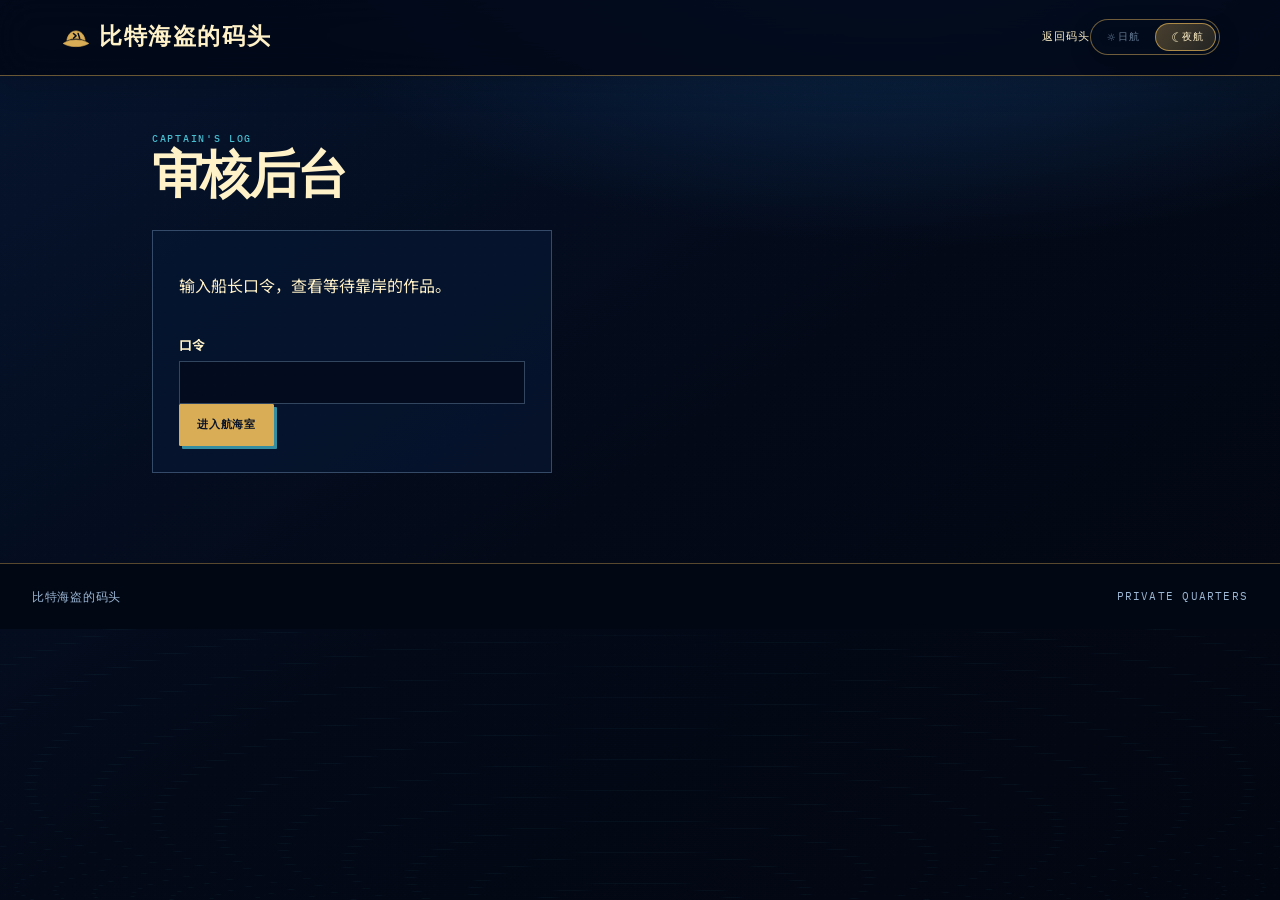
==== commit c15cd4c4: "feat(theme): 日航主题全线扩展 + 默认主题切换 + SVG 海盗帽品牌标识 日航主题覆盖全站页面（作品名录、详情、投递、后台），主题缓存键升级为 v2，默认主题从夜航切为日航；品牌标识从" ====
--- a/admin.html
+++ b/admin.html
@@ -1,3 +1,3 @@
 <!doctype html>
-<html lang="zh-CN"><head><meta charset="UTF-8"><meta name="viewport" content="width=device-width, initial-scale=1.0"><title>船长后台 · 比特海盗的码头</title><link rel="stylesheet" href="assets/styles.css"><link rel="stylesheet" href="assets/nautical.css?v=9"><link rel="stylesheet" href="assets/theme.css?v=9"><link rel="stylesheet" href="assets/toggle.css?v=2"></head>
-<body data-page="admin" data-theme="night"><header class="site-header"><a class="brand" href="index.html"><span class="brand-mark">⌁</span>比特海盗的码头</a><nav><a href="index.html">返回码头</a><button class="theme-toggle" type="button" data-theme-toggle aria-label="当前夜航，切换到日航主题"><span class="theme-option"><span aria-hidden="true">☾</span>夜航</span><span class="theme-option"><span aria-hidden="true">☼</span>日航</span><i class="theme-indicator" aria-hidden="true"></i></button></nav></header><main class="admin-page"><div class="section-heading"><div><p class="eyebrow">CAPTAIN'S LOG</p><h1>审核后台</h1></div><button id="logout" class="text-button hidden">离开后台</button></div><section id="admin-login" class="admin-login"><p>输入船长口令，查看等待靠岸的作品。</p><form id="login-form"><label>口令<input required type="password" name="password" autocomplete="current-password"></label><button class="button" type="submit">进入航海室</button><p id="login-message" class="form-message"></p></form></section><section id="admin-panel" class="hidden"><div id="admin-tabs" class="tag-filter"><button data-status="pending" class="active">待审核</button><button data-status="approved">已通过</button><button data-status="rejected">已驳回</button></div><div id="review-list" class="review-list"></div></section></main><footer><span>比特海盗的码头</span><span class="mono">PRIVATE QUARTERS</span></footer><script type="module" src="assets/app.js?v=4"></script></body></html>
+<html lang="zh-CN"><head><meta charset="UTF-8"><meta name="viewport" content="width=device-width, initial-scale=1.0"><title>船长后台 · 比特海盗的码头</title><link rel="stylesheet" href="assets/styles.css"><link rel="stylesheet" href="assets/nautical.css?v=13"><link rel="stylesheet" href="assets/theme.css?v=52"><link rel="stylesheet" href="assets/toggle.css?v=3"></head>
+<body data-page="admin" data-theme="night"><header class="site-header"><a class="brand" href="index.html"><span class="brand-mark" aria-hidden="true"><svg viewBox="0 0 48 48" focusable="false"><path class="mark-hat" d="M10.3 26c1.3-8.4 6.4-14.1 13.7-14.1S36.4 17.6 37.7 26c-4.3-2.1-8.9-3.1-13.7-3.1s-9.4 1-13.7 3.1Z"/><path class="mark-brim" d="M4.8 30.7C10 27.1 16.3 25.4 24 25.4s14 1.7 19.2 5.3C38 33.8 31.7 35.4 24 35.4S10 33.8 4.8 30.7Z"/><path class="mark-code" d="m20.2 15.8 3.9 3.5-3.9 3.5m7-7 2.3 7"/></svg></span>比特海盗的码头</a><nav><a href="index.html">返回码头</a><button class="theme-toggle" type="button" data-theme-toggle aria-label="当前夜航，切换到日航主题"><span class="theme-option"><span aria-hidden="true">☼</span>日航</span><span class="theme-option"><span aria-hidden="true">☾</span>夜航</span><i class="theme-indicator" aria-hidden="true"></i></button></nav></header><main class="admin-page"><div class="section-heading"><div><p class="eyebrow">CAPTAIN'S LOG</p><h1>审核后台</h1></div><button id="logout" class="text-button hidden">离开后台</button></div><section id="admin-login" class="admin-login"><p>输入船长口令，查看等待靠岸的作品。</p><form id="login-form"><label>口令<input required type="password" name="password" autocomplete="current-password"></label><button class="button" type="submit">进入航海室</button><p id="login-message" class="form-message"></p></form></section><section id="admin-panel" class="hidden"><div id="admin-tabs" class="tag-filter"><button data-status="pending" class="active">待审核</button><button data-status="approved">已通过</button><button data-status="rejected">已驳回</button></div><div id="review-list" class="review-list"></div></section></main><footer><span>比特海盗的码头</span><span class="mono">PRIVATE QUARTERS</span></footer><script src="assets/theme-fallback.js?v=3"></script><script type="module" src="assets/app.js?v=8"></script></body></html>
--- a/assets/styles.css
+++ b/assets/styles.css
@@ -1,2 +1,4 @@
 @import url('https://fonts.googleapis.com/css2?family=IBM+Plex+Mono:wght@400;500&family=LXGW+WenKai:wght@400;700&family=Noto+Sans+SC:wght@400;500;700&display=swap');
 :root{--ink:#082b36;--paper:#e7e6d7;--mist:#9cb9b6;--teal:#1d7b72;--orange:#e57a38;--coral:#b64f46;--line:rgba(8,43,54,.18);--radius:2px;--display:'LXGW WenKai',serif;--body:'Noto Sans SC',sans-serif;--mono:'IBM Plex Mono',monospace}*{box-sizing:border-box}html{scroll-behavior:smooth}body{margin:0;background:var(--paper);color:var(--ink);font-family:var(--body);font-size:16px;line-height:1.6}a{color:inherit;text-decoration:none}button,input,textarea,select{font:inherit}button{cursor:pointer}.site-header,footer{display:flex;align-items:center;justify-content:space-between;max-width:1240px;margin:auto;padding:22px 32px;border-bottom:1px solid var(--line)}.brand{font-family:var(--display);font-size:21px;font-weight:700;letter-spacing:.04em}.brand-mark{display:inline-grid;place-items:center;width:28px;height:28px;margin-right:6px;border:1px solid var(--teal);border-radius:50%;color:var(--teal);font-family:var(--mono)}nav{display:flex;align-items:center;gap:24px;font-size:14px}nav>a:not(.button){border-bottom:1px solid transparent}nav>a:not(.button):hover{border-color:var(--ink)}.button{display:inline-flex;gap:11px;align-items:center;border:0;border-radius:var(--radius);padding:13px 18px;background:var(--orange);color:#fff;font-weight:700;box-shadow:3px 3px 0 var(--ink);transition:transform .18s,box-shadow .18s}.button:hover{transform:translate(2px,2px);box-shadow:1px 1px 0 var(--ink)}.button-small{padding:8px 12px;font-size:14px;box-shadow:2px 2px 0 var(--ink)}.eyebrow,.mono{font-family:var(--mono);font-size:11px;letter-spacing:.11em}.eyebrow{color:var(--teal);font-weight:500}.hero{max-width:1240px;margin:auto;padding:85px 32px 92px;background:radial-gradient(circle at 72% 36%,rgba(29,123,114,.17),transparent 24%)}h1,h2{margin:0;font-family:var(--display);line-height:1.08}h1{font-size:clamp(45px,7vw,96px);letter-spacing:-.05em}h1 em{color:var(--teal);font-style:normal}.hero-copy{max-width:480px;margin:28px 0;color:rgba(8,43,54,.75);font-size:17px}.tide-line{position:relative;display:flex;align-items:center;gap:10px;max-width:760px;margin:48px 0 25px;height:24px;font-family:var(--mono);font-size:10px;color:var(--teal)}.tide-line span{width:min(58vw,520px);height:1px;background:var(--teal);transform-origin:left;animation:draw 1.5s ease-out}.tide-line i{width:12px;height:12px;border:2px solid var(--orange);border-radius:50%;background:var(--paper);animation:pulse 2s infinite}.tide-line b{font-weight:400}.text-link{font-weight:700;border-bottom:1px solid var(--ink)}.text-link span{color:var(--orange)}.works-section{max-width:1240px;margin:auto;padding:44px 32px 90px;border-top:1px solid var(--line)}.section-heading{display:flex;align-items:end;justify-content:space-between;gap:20px;margin-bottom:28px}.section-heading h1,.section-heading h2{font-size:clamp(32px,4vw,52px)}.section-heading p{margin:0}.tag-filter{display:flex;gap:9px;flex-wrap:wrap;margin-bottom:30px}.tag-filter button{border:1px solid var(--line);background:transparent;padding:6px 10px;color:var(--ink);font-size:13px}.tag-filter button:hover,.tag-filter button.active{background:var(--ink);color:var(--paper);border-color:var(--ink)}.works-grid{display:grid;grid-template-columns:repeat(3,1fr);gap:20px}.work-card{display:flex;flex-direction:column;min-width:0;background:rgba(255,255,255,.18);border:1px solid var(--line);transition:transform .2s,box-shadow .2s}.work-card:hover{transform:translateY(-5px);box-shadow:5px 7px 0 rgba(8,43,54,.2)}.cover{aspect-ratio:1.35;overflow:hidden;background:var(--ink)}.cover img{display:block;width:100%;height:100%;object-fit:cover}.cover-placeholder{display:grid;place-items:center;height:100%;color:var(--mist);font-family:var(--display);font-size:25px;background:linear-gradient(135deg,var(--ink),#165464)}.card-content{display:flex;flex:1;flex-direction:column;padding:17px}.card-content h3{margin:0;font-family:var(--display);font-size:25px;line-height:1.2}.description{margin:10px 0 15px;font-size:14px;color:rgba(8,43,54,.72)}.card-meta{display:flex;gap:8px;align-items:center;margin-top:auto;font-size:13px}.role-badge{display:inline-flex;padding:2px 7px;border-radius:20px;background:#d2e1dc;color:var(--teal);font-size:11px;font-weight:700}.role-船长{background:#f1d28f;color:#674700}.role-大副{background:#c7ded0;color:#155339}.role-舵手{background:#c6dfe7;color:#176078}.role-领航员{background:#c9e3df;color:#167064}.role-炮手{background:#efd0c9;color:#8f382c}.role-瞭望员{background:#eee1b5;color:#77601d}.role-船医{background:#efd2d0;color:#963e38}.tags{display:flex;gap:6px;flex-wrap:wrap;margin-top:15px}.tag{font-family:var(--mono);font-size:10px;color:var(--teal)}.tag:before{content:'#'}.empty-state{padding:60px 0;text-align:center;border:1px dashed var(--line)}.hidden{display:none!important}footer{border-top:1px solid var(--line);border-bottom:0;font-size:12px;color:rgba(8,43,54,.68)}footer a{text-decoration:underline}.detail-page{max-width:900px;margin:auto;padding:44px 32px 92px}.back-link{font-size:14px;text-decoration:underline}.detail-cover{width:100%;max-height:500px;object-fit:cover;margin:28px 0}.detail-title{font-size:clamp(42px,6vw,76px)}.detail-summary{max-width:650px;font-size:19px;margin:18px 0 28px}.detail-byline{display:flex;gap:10px;align-items:center;margin-bottom:34px}.journey{max-width:720px;padding:28px 0;border-top:1px solid var(--line);white-space:pre-wrap}.journey h2{font-size:31px}.journey p{font-size:16px}.detail-bottom{display:flex;justify-content:space-between;gap:16px;align-items:center;padding-top:22px;border-top:1px solid var(--line)}.form-page{display:grid;grid-template-columns:minmax(260px,.7fr) minmax(360px,1fr);gap:80px;max-width:1040px;margin:auto;padding:70px 32px 100px}.form-intro h1{font-size:clamp(43px,5vw,70px)}.form-intro p{color:rgba(8,43,54,.72)}.form-note{font-size:13px;border-left:2px solid var(--orange);padding-left:12px}.work-form,.admin-login{display:flex;flex-direction:column;gap:20px;padding:26px;border:1px solid var(--line);background:rgba(255,255,255,.2)}label{display:flex;flex-direction:column;gap:6px;font-size:13px;font-weight:700}.muted{font-weight:400;color:rgba(8,43,54,.6)}input,textarea,select{width:100%;border:1px solid var(--line);border-radius:0;padding:10px;background:rgba(255,255,255,.45);color:var(--ink);outline:none;font-weight:400}input:focus,textarea:focus,select:focus{border-color:var(--teal);box-shadow:0 0 0 2px rgba(29,123,114,.18)}.form-row{display:grid;grid-template-columns:1fr 1fr;gap:14px}.form-message{margin:0;font-size:13px;color:var(--teal)}.form-message.error{color:var(--coral)}.admin-page{max-width:1040px;margin:auto;padding:55px 32px 90px}.admin-login{max-width:400px}.text-button{border:0;background:none;color:var(--teal);text-decoration:underline}.review-list{display:grid;gap:16px}.review-card{display:grid;grid-template-columns:150px 1fr;gap:20px;padding:16px;border:1px solid var(--line)}.review-card .cover{height:110px}.review-card h3{margin:0;font-family:var(--display);font-size:28px}.review-card p{margin:7px 0;font-size:14px}.review-actions{display:flex;gap:10px;align-items:end;flex-wrap:wrap;margin-top:15px}.review-actions select{width:auto;min-width:130px}.danger{background:var(--coral)}.status-note{font-size:12px;color:var(--coral)}@keyframes draw{from{transform:scaleX(0)}to{transform:scaleX(1)}}@keyframes pulse{50%{box-shadow:0 0 0 6px rgba(229,122,56,.2)}}@media (prefers-reduced-motion:reduce){*,*:before,*:after{animation-duration:.01ms!important;transition-duration:.01ms!important}}@media(max-width:760px){.site-header,footer{padding:17px 20px}.site-header nav{gap:12px}.site-header nav>a:not(.button){display:none}.hero,.works-section{padding-left:20px;padding-right:20px}.hero{padding-top:58px}.works-grid{grid-template-columns:1fr}.form-page{grid-template-columns:1fr;gap:35px;padding:48px 20px 65px}.form-row{grid-template-columns:1fr}.detail-page,.admin-page{padding-left:20px;padding-right:20px}.review-card{grid-template-columns:1fr}.review-card .cover{height:auto}.detail-bottom{align-items:flex-start;flex-direction:column}footer{flex-wrap:wrap;gap:8px}}
+
+.tag-field{margin:0;padding:0;border:0}.tag-field legend{padding:0;font-size:13px;font-weight:700}.tag-options{display:flex;flex-wrap:wrap;gap:8px;margin-top:9px}.tag-option{display:block;position:relative;margin:0}.tag-option input{position:absolute;inline-size:1px;block-size:1px;opacity:0}.tag-option span{display:block;border:1px solid var(--line);padding:6px 10px;background:rgba(255,255,255,.2);color:var(--ink);font-size:13px;font-weight:500;line-height:1.3;transition:border-color .18s,background .18s,color .18s}.tag-option input:checked+span{border-color:var(--teal);background:var(--teal);color:#fff}.tag-option input:focus-visible+span{outline:2px solid var(--orange);outline-offset:2px}.field-help{margin:8px 0 0;color:rgba(8,43,54,.62);font-size:12px;font-weight:400;line-height:1.55}
--- a/assets/nautical.css
+++ b/assets/nautical.css
@@ -19,7 +19,12 @@
 
 .site-header { position: relative; z-index: 4; max-width: none; padding: 19px max(32px,calc((100vw - 1240px)/2)); border-bottom: 1px solid rgba(217,173,85,.48); background: rgba(2,8,22,.83); box-shadow: 0 8px 30px rgba(0,0,0,.16); backdrop-filter: blur(18px); }
 .brand { color: var(--moon); font-size: 23px; letter-spacing: .07em; }
-.brand-mark { width: 26px; height: 26px; border-color: var(--orange); border-radius: 50%; color: var(--orange); box-shadow: inset 0 0 0 3px rgba(217,173,85,.12); }
+.brand-mark { display:inline-flex; flex:0 0 32px; align-items:center; justify-content:center; width:32px; height:32px; margin-right:7px; border:0; border-radius:0; color:var(--orange); box-shadow:none !important; vertical-align:middle; }
+.brand-mark svg { width:100%; height:100%; overflow:visible; }
+.brand-mark .mark-hat { fill:currentColor; stroke:currentColor; stroke-width:1; stroke-linejoin:round; }
+.brand-mark .mark-brim { fill:currentColor; stroke:currentColor; stroke-width:1; stroke-linejoin:round; }
+.brand-mark .mark-code { fill:none; stroke:var(--paper); stroke-width:2.15; stroke-linecap:round; stroke-linejoin:round; }
+body[data-theme="day"] .brand-mark { color:#d96557; }
 nav { font-family: var(--chart); font-size: 11px; letter-spacing: .08em; }
 .button { border: 1px solid var(--orange); border-radius: 1px; padding: 11px 17px; background: var(--orange); color: #071227; box-shadow: 3px 3px 0 rgba(72,189,208,.72); font-family: var(--chart); font-size: 11px; letter-spacing: .07em; }
 .button:hover { transform: translate(1px,1px); background: #f5d786; color: #061127; box-shadow: 2px 2px 0 rgba(72,189,208,.72); }
@@ -37,17 +42,20 @@
 .hero-title .theme-view { width: 100%; }
 .hero-action { display: grid; justify-items: start; gap: 14px; max-width: 430px; margin-top: 18px; padding-left: 15px; border-left: 1px solid rgba(72,189,208,.34); }
 .hero-copy { margin: 0; color: rgba(226,237,250,.74); font-size: 15px; line-height: 1.78; }
+.hero-cta-row { display: flex; flex-wrap: wrap; gap: 12px; }
+.catalog-pass { display: inline-grid; grid-template-columns: auto 20px; align-items: center; column-gap: 13px; min-height: 58px; padding: 8px 12px; border: 1px solid rgba(143,183,220,.54); color: var(--moon); font-family: var(--chart); transition: transform .2s ease-out,border-color .2s ease-out,background .2s ease-out,box-shadow .2s ease-out; }
+.catalog-pass span { grid-column: 1; color: var(--teal); font-size: 9px; letter-spacing: .12em; }.catalog-pass strong { grid-column: 1; font-size: 12px; font-weight: 500; letter-spacing: .04em; }.catalog-pass b { grid-column: 2; grid-row: 1 / span 2; color: var(--orange); font-size: 18px; font-weight: 400; }.catalog-pass:hover { transform: translateY(-2px); border-color: var(--orange); background: rgba(217,173,85,.1); box-shadow: 0 10px 22px rgba(0,0,0,.2); }.catalog-pass:active { transform: translateY(0) scale(.98); }.hero-proof { margin: 2px 0 0; color: rgba(155,183,212,.78); font-size: 10px; letter-spacing: .08em; }
 .boarding-pass { position: relative; display: inline-grid; grid-template-columns: auto 21px; align-items: center; column-gap: 16px; width: min(100%,236px); margin-top: 0; padding: 8px 11px 8px 12px; border: 1px solid rgba(217,173,85,.72); background: linear-gradient(90deg,rgba(217,173,85,.13),rgba(217,173,85,.025)); color: var(--moon); font-family: var(--chart); transition: transform .2s,background .2s,border-color .2s; }
 .boarding-pass::before { content: 'PORT ENTRY / 01'; grid-column: 1; color: var(--teal); font-size: 9px; letter-spacing: .12em; }
 .boarding-pass strong { grid-column: 1; grid-row: 2; font-size: 12px; font-weight: 500; letter-spacing: .04em; }
 .boarding-pass b { grid-column: 2; grid-row: 1 / span 2; color: var(--orange); font-size: 19px; font-weight: 400; }
 .boarding-pass:hover { transform: translateX(4px); border-color: var(--orange); background: rgba(217,173,85,.16); }
 
-.hero-chart,.night-porthole { position: relative; align-self: start; width: 100%; height: 408px; margin-top: 52px; overflow: hidden; }
+.hero-chart { position: relative; align-self: start; width: 100%; height: 408px; margin-top: 52px; overflow: hidden; }
 .hero-chart { display: none; border: 1px solid rgba(217,173,85,.42); background: linear-gradient(148deg,rgba(17,55,100,.56),rgba(4,14,35,.74) 68%); color: var(--teal); box-shadow: inset 0 0 0 7px rgba(217,173,85,.035),0 24px 62px rgba(0,0,0,.27); }
 .hero-chart::before { content: ''; position: absolute; width: 282px; height: 282px; left: 53%; top: 51%; transform: translate(-50%,-50%); border: 1px solid rgba(217,173,85,.22); border-radius: 50%; box-shadow: 0 0 0 42px rgba(72,189,208,.045),0 0 0 84px rgba(217,173,85,.025); }
 .hero-chart::after { content: ''; position: absolute; left: 53%; top: 10%; width: 1px; height: 80%; background: linear-gradient(transparent,rgba(217,173,85,.38),transparent); }
-.hero-chart svg,.night-porthole svg { position: absolute; z-index: 0; inset: 0; width: 100%; height: 100%; }
+.hero-chart svg { position: absolute; z-index: 0; inset: 0; width: 100%; height: 100%; }
 .chart-stamp,.chart-north,.chart-caption,.chart-grid { position: absolute; z-index: 2; }
 .chart-stamp { top: 22px; right: 19px; padding: 6px 8px; border: 1px solid rgba(223,115,94,.68); color: var(--coral); font: 9px/1.45 var(--chart); letter-spacing: .1em; text-align: right; transform: rotate(6deg); }
 .chart-north { top: 25px; left: 23px; color: var(--moon); font: 14px/1.1 var(--chart); text-align: center; }
@@ -57,13 +65,6 @@
 .chart-caption { bottom: 21px; left: 25px; margin: 0; padding-left: 11px; border-left: 2px solid var(--orange); color: var(--mist); font: 10px/1.6 var(--chart); letter-spacing: .04em; }
 .chart-caption strong { color: var(--moon); font-size: 11px; font-weight: 500; }
 .day-boat { display: none; }
-.night-porthole { display: block; border: 1px solid rgba(217,173,85,.48); background: linear-gradient(145deg,rgba(17,53,95,.77),rgba(2,9,25,.94)); box-shadow: inset 0 0 0 9px rgba(217,173,85,.035),0 26px 64px rgba(0,0,0,.29); }
-.night-porthole::before { content: ''; position: absolute; z-index: 1; inset: 28px 42px 55px; border: 1px solid rgba(217,173,85,.38); border-radius: 50%; box-shadow: 0 0 0 7px rgba(217,173,85,.045),inset 0 0 42px rgba(0,0,0,.38); pointer-events: none; }
-.night-porthole::after { content: ''; position: absolute; inset: 13px; border: 1px solid rgba(143,183,220,.11); pointer-events: none; }
-.porthole-label { position: absolute; z-index: 2; top: 19px; left: 21px; color: var(--teal); font: 10px var(--chart); letter-spacing: .15em; }
-.porthole-readout { position: absolute; z-index: 2; right: 21px; bottom: 17px; margin: 0; padding-right: 11px; border-right: 2px solid var(--orange); color: var(--mist); font: 10px/1.6 var(--chart); letter-spacing: .05em; text-align: right; }
-.porthole-readout strong { color: var(--moon); font-size: 11px; font-weight: 500; }
-
 .manifest-gateway { width: min(calc(100% - 64px),1240px); margin: 0 auto; padding: 0 0 76px; }
 .manifest-link { display: grid; grid-template-columns: 1fr auto; align-items: center; gap: 8px; padding: 24px 0; border-top: 1px solid rgba(217,173,85,.42); border-bottom: 1px solid rgba(143,183,220,.2); color: var(--moon); font-family: var(--chart); transition: border-color .2s,color .2s; }
 .manifest-link span { grid-column: 1; color: var(--teal); font-size: 10px; letter-spacing: .14em; }.manifest-link strong { grid-column: 1; font-size: 17px; font-weight: 500; letter-spacing: .03em; }.manifest-link b { grid-column: 2; grid-row: 1 / span 2; color: var(--orange); font-size: 27px; font-weight: 400; }.manifest-link:hover { border-color: var(--orange); color: var(--orange); }
@@ -74,5 +75,5 @@
 footer { max-width: none; padding: 23px max(32px,calc((100vw - 1240px)/2)); border-top-color: rgba(217,173,85,.4); background: #020714; color: var(--mist); font-family: var(--chart); letter-spacing: .06em; } footer a { color: var(--orange); }
 .site-header nav { gap: 18px; }.nav-actions { display: flex; align-items: center; gap: 14px; }.nav-actions > a:not(.button) { border-bottom: 1px solid transparent; color: rgba(255,241,200,.8); }.nav-actions > a:not(.button):hover { color: var(--orange); border-color: var(--orange); }
 
-@media (max-width: 980px) { .hero { grid-template-columns: 1fr; gap: 0; width: min(calc(100% - 48px),720px); padding-top: 62px; }.hero-chart,.night-porthole { max-width: 590px; height: 390px; margin-top: 34px; }.manifest-gateway { width: min(calc(100% - 48px),720px); } }
-@media (max-width: 760px) { .site-header,footer { padding-right: 20px; padding-left: 20px; }.site-header nav { gap: 10px; }.nav-actions { gap: 10px; }.nav-actions .button-small { padding: 7px 9px; font-size: 11px; }.nav-actions > a:not(.button) { display: none; }.hero { width: calc(100% - 40px); min-height: 0; padding: 52px 0 48px; }.hero-kicker { margin: 14px 0 10px; font-size: 15px; }.hero h1 { font-size: clamp(44px,13vw,62px); }.hero-action { gap: 12px; margin-top: 16px; padding-left: 12px; }.hero-copy { font-size: 14px; line-height: 1.76; }.hero-chart,.night-porthole { height: 320px; margin-top: 30px; }.night-porthole::before { inset: 24px 28px 48px; }.manifest-gateway { width: calc(100% - 40px); padding-bottom: 56px; }.manifest-link { padding: 20px 0; }.manifest-link strong { font-size: 15px; }.works-section { padding-top: 62px; }.works-section::before { right: 20px; }.detail-page,.admin-page,.form-page { padding-right: 20px; padding-left: 20px; } }
+@media (max-width: 980px) { .hero { grid-template-columns: 1fr; gap: 0; width: min(calc(100% - 48px),720px); padding-top: 62px; }.hero-chart { max-width: 590px; height: 390px; margin-top: 34px; }.manifest-gateway { width: min(calc(100% - 48px),720px); } }
+@media (max-width: 760px) { .site-header,footer { padding-right: 20px; padding-left: 20px; }.site-header nav { gap: 10px; }.nav-actions { gap: 10px; }.nav-actions .button-small { padding: 7px 9px; font-size: 11px; }.nav-actions > a:not(.button) { display: none; }.hero { width: calc(100% - 40px); min-height: 0; padding: 52px 0 48px; }.hero-kicker { margin: 14px 0 10px; font-size: 15px; }.hero h1 { font-size: clamp(44px,13vw,62px); }.hero-action { gap: 12px; margin-top: 16px; padding-left: 12px; }.hero-copy { font-size: 14px; line-height: 1.76; }.hero-chart { height: 320px; margin-top: 30px; }.manifest-gateway { width: calc(100% - 40px); padding-bottom: 56px; }.manifest-link { padding: 20px 0; }.manifest-link strong { font-size: 15px; }.works-section { padding-top: 62px; }.works-section::before { right: 20px; }.detail-page,.admin-page,.form-page { padding-right: 20px; padding-left: 20px; } }
--- a/assets/theme.css
+++ b/assets/theme.css
@@ -1,9 +1,730 @@
 /* Day sailing: a harbour chart that overrides only the shared theme tokens and visual. */
 body[data-theme="day"] { --ink:#0a3d70; --paper:#dbeef2; --mist:#39759a; --teal:#087f9b; --orange:#e6a331; --coral:#d96557; --line:rgba(10,61,112,.25); --moon:#10395e; --surface:#f6fbfa; --surface-deep:#d2eaf0; color:var(--moon); background:radial-gradient(circle at 82% 0,#fff9e8 0,transparent 24%),linear-gradient(160deg,#c7e7ef 0%,#e9f5f3 47%,#d6ebee 100%); }
 body[data-theme="day"]::before { opacity:.07; background-image:radial-gradient(rgba(10,61,112,.26) .5px,transparent .7px); }
+body[data-theme="day"]::after { display:none; }
 body[data-theme="day"] .site-header { border-bottom-color:rgba(10,61,112,.22); background:rgba(246,251,250,.8); }.theme-toggle { display:inline-flex; align-items:center; gap:6px; padding:7px 9px; border:1px solid rgba(131,200,232,.35); border-radius:999px; background:transparent; color:var(--mist); font:10px var(--chart); letter-spacing:.05em; transition:background .2s,color .2s,border-color .2s; }.theme-toggle:hover { border-color:var(--teal); background:rgba(60,199,214,.12); color:var(--moon); }body[data-theme="day"] .brand-mark { border-color:var(--coral); color:var(--coral); }body[data-theme="day"] .theme-toggle { border-color:rgba(10,61,112,.3); background:rgba(255,255,255,.38); color:var(--ink); }body[data-theme="day"] .theme-toggle:hover { border-color:var(--teal); background:#fff; color:var(--teal); }
 body[data-theme="day"] .hero h1 { color:var(--ink); text-shadow:none; }body[data-theme="day"] .hero h1 em { color:var(--teal); text-shadow:none; }body[data-theme="day"] .hero-kicker,body[data-theme="day"] .hero-copy { color:rgba(10,61,112,.76); }body[data-theme="day"] .hero-action { border-left-color:rgba(8,127,155,.42); }body[data-theme="day"] .boarding-pass { border-color:rgba(10,61,112,.46); background:rgba(255,255,255,.45); color:var(--ink); }body[data-theme="day"] .boarding-pass::before { color:var(--teal); }body[data-theme="day"] .boarding-pass b { color:var(--coral); }body[data-theme="day"] .boarding-pass:hover { border-color:var(--coral); background:rgba(255,255,255,.78); }
-body[data-theme="day"] .night-porthole { display:none !important; }body[data-theme="day"] .hero-chart.theme-view:not([hidden]) { display:block; border-color:rgba(10,61,112,.25); background:linear-gradient(140deg,rgba(255,255,255,.72),rgba(194,226,234,.74)); color:var(--ink); box-shadow:0 24px 54px rgba(28,94,124,.15); }body[data-theme="day"] .hero-chart::before { width:92%; height:42%; top:auto; bottom:0; left:4%; transform:none; border:0; border-top:1px solid rgba(8,127,155,.23); border-radius:50% 50% 0 0; background:linear-gradient(180deg,transparent,rgba(194,226,234,.33)); box-shadow:none; }body[data-theme="day"] .hero-chart::after { top:auto; right:28px; bottom:58px; left:28px; width:auto; height:1px; background:rgba(10,61,112,.14); }.day-boat { display:block; }body[data-theme="day"] .chart-stamp { color:var(--coral); }body[data-theme="day"] .chart-north { color:var(--ink); }body[data-theme="day"] .chart-grid { background:rgba(10,61,112,.16); }body[data-theme="day"] .grid-a { top:143px; left:46px; width:112px; }body[data-theme="day"] .grid-b { display:none; }body[data-theme="day"] .chart-caption { border-left-color:var(--coral); color:var(--mist); }body[data-theme="day"] .chart-caption strong { color:var(--ink); }
+body[data-theme="day"] .hero-chart.theme-view:not([hidden]) { display:block; border-color:rgba(10,61,112,.25); background:linear-gradient(140deg,rgba(255,255,255,.72),rgba(194,226,234,.74)); color:var(--ink); box-shadow:0 24px 54px rgba(28,94,124,.15); }body[data-theme="day"] .hero-chart::before { width:92%; height:42%; top:auto; bottom:0; left:4%; transform:none; border:0; border-top:1px solid rgba(8,127,155,.23); border-radius:50% 50% 0 0; background:linear-gradient(180deg,transparent,rgba(194,226,234,.33)); box-shadow:none; }body[data-theme="day"] .hero-chart::after { top:auto; right:28px; bottom:58px; left:28px; width:auto; height:1px; background:rgba(10,61,112,.14); }.day-boat { display:block; }body[data-theme="day"] .chart-stamp { color:var(--coral); }body[data-theme="day"] .chart-north { color:var(--ink); }body[data-theme="day"] .chart-grid { background:rgba(10,61,112,.16); }body[data-theme="day"] .grid-a { top:143px; left:46px; width:112px; }body[data-theme="day"] .grid-b { display:none; }body[data-theme="day"] .chart-caption { border-left-color:var(--coral); color:var(--mist); }body[data-theme="day"] .chart-caption strong { color:var(--ink); }
 body[data-theme="day"] .manifest-link { border-top-color:rgba(10,61,112,.25); border-bottom-color:rgba(10,61,112,.18); color:var(--ink); }body[data-theme="day"] .manifest-link span { color:var(--teal); }body[data-theme="day"] .manifest-link b { color:var(--coral); }body[data-theme="day"] .manifest-link:hover { border-color:var(--coral); color:var(--teal); }body[data-theme="day"] .nav-actions > a:not(.button) { color:var(--ink); }body[data-theme="day"] .nav-actions > a:not(.button):hover { color:var(--teal); border-color:var(--teal); }
 body[data-theme="day"] .works-section { border-top-color:rgba(10,61,112,.25); }body[data-theme="day"] .works-section::before { color:rgba(10,61,112,.55); }body[data-theme="day"] .section-heading h2,body[data-theme="day"] .card-content h3,body[data-theme="day"] .detail-title,body[data-theme="day"] .journey h2,body[data-theme="day"] .admin-page .section-heading h1,body[data-theme="day"] .review-card h3 { color:var(--ink); }body[data-theme="day"] .section-heading h2::after { border-color:var(--coral); }body[data-theme="day"] .tag-filter { border-bottom-color:rgba(10,61,112,.2); }body[data-theme="day"] .tag-filter button { color:var(--mist); }body[data-theme="day"] .tag-filter button:hover,body[data-theme="day"] .tag-filter button.active { color:var(--ink); border-bottom-color:var(--coral); }body[data-theme="day"] .work-card { border-color:rgba(10,61,112,.18); background:rgba(255,255,255,.7); box-shadow:0 10px 22px rgba(28,94,124,.12); }body[data-theme="day"] .work-card::before { background:var(--ink); color:#eff8f7; }body[data-theme="day"] .cover { border-bottom-color:rgba(10,61,112,.18); background:#bcdce4; }body[data-theme="day"] .cover::after { border-color:rgba(255,255,255,.66); }body[data-theme="day"] .cover-placeholder { background:radial-gradient(circle at 65% 20%,#f6d486,transparent 28%),linear-gradient(135deg,#6db8cf,#21779d); color:#fff; }body[data-theme="day"] .description,body[data-theme="day"] .journey p { color:rgba(10,61,112,.74); }body[data-theme="day"] .card-meta { border-top-color:rgba(10,61,112,.16); color:var(--mist); }body[data-theme="day"] .role-badge { background:rgba(8,127,155,.11); color:var(--teal); }body[data-theme="day"] .tag,body[data-theme="day"] .text-button { color:var(--teal); }body[data-theme="day"] .journey,body[data-theme="day"] .review-card { border-color:rgba(10,61,112,.18); background:rgba(255,255,255,.45); }body[data-theme="day"] .work-form,body[data-theme="day"] .admin-login { border-color:rgba(10,61,112,.22); background:rgba(255,255,255,.6); }body[data-theme="day"] label { color:var(--ink); }body[data-theme="day"] input,body[data-theme="day"] textarea,body[data-theme="day"] select { border-color:rgba(10,61,112,.25); background:rgba(255,255,255,.68); color:var(--ink); }body[data-theme="day"] .manifest-gateway { position:relative; padding-bottom:108px; }body[data-theme="day"] .manifest-link { position:relative; z-index:1; }body[data-theme="day"] .manifest-gateway::after { content:""; position:absolute; z-index:0; right:50%; bottom:0; width:100vw; height:122px; transform:translateX(50%); background:radial-gradient(ellipse 74% 46px at 50% 2%,rgba(108,183,201,.2),transparent 72%),linear-gradient(180deg,rgba(160,213,222,0) 0%,rgba(62,141,170,.18) 35%,#0a3d70 100%); }body[data-theme="day"] footer { border-top-color:rgba(255,255,255,.14); background:#0a3d70; color:#c7e6ee; }body[data-theme="day"] footer a { color:#f8d27a; }
 @media(max-width:760px) { body[data-theme="day"] .manifest-gateway { padding-bottom:84px; }body[data-theme="day"] .manifest-gateway::after { height:96px; }.theme-toggle { padding:6px 7px; } }
+
+/* Day home: an open harbour scene, intentionally independent from the night porthole. */
+.day-harbor { display: none; }
+body[data-theme="day"] .hero { display: block; width: 100%; min-height: 650px; padding: 0; overflow: hidden; background: #d7eef3; }
+body[data-theme="day"] .hero::before { content: ''; position: absolute; inset: 0; z-index: 0; pointer-events: none; opacity: .035; background-image: radial-gradient(rgba(10,61,112,.8) .55px,transparent .7px); background-size: 8px 8px; }
+body[data-theme="day"] .hero-copy-block { position: relative; z-index: 2; width: min(100% - 64px,1240px); margin: 0 auto; padding: 132px 0 84px; }
+body[data-theme="day"] .hero .eyebrow { color: #176887; }
+body[data-theme="day"] .hero h1 { max-width: 590px; color: #0a3d70; font-size: clamp(58px,5.2vw,78px); text-shadow: none; }
+body[data-theme="day"] .hero h1 em { color: #087f9b; }
+body[data-theme="day"] .hero-action { max-width: 500px; margin-top: 25px; padding: 18px 0 0 16px; border-left: 2px solid rgba(8,127,155,.45); }
+body[data-theme="day"] .hero-copy { max-width: 475px; color: rgba(10,61,112,.82); font-size: 16px; line-height: 1.8; }
+body[data-theme="day"] .hero-cta-row { margin-top: 4px; }
+body[data-theme="day"] .boarding-pass,body[data-theme="day"] .catalog-pass { min-width: 166px; min-height: 58px; border-radius: 12px; }
+body[data-theme="day"] .boarding-pass { grid-template-columns: auto 20px; column-gap: 13px; padding: 8px 13px; border: 1px solid #d89a2d; background: #e3a435; color: #072f58; box-shadow: 0 10px 18px rgba(10,61,112,.14),0 2px 5px rgba(10,61,112,.1); }
+body[data-theme="day"] .boarding-pass::before { content: 'PORT ENTRY / 01'; color: rgba(7,47,88,.72); }
+body[data-theme="day"] .boarding-pass b { color: #072f58; }.boarding-pass:active { transform: translateY(0) scale(.98); }
+body[data-theme="day"] .boarding-pass:hover { transform: translateY(-2px); border-color: #c88417; background: #ebb348; box-shadow: 0 15px 26px rgba(10,61,112,.18),0 3px 7px rgba(10,61,112,.12); }
+body[data-theme="day"] .catalog-pass { border-color: rgba(10,61,112,.38); background: rgba(255,255,255,.54); color: #0a3d70; box-shadow: 0 9px 17px rgba(28,94,124,.1),0 2px 5px rgba(28,94,124,.08); }
+body[data-theme="day"] .catalog-pass span,body[data-theme="day"] .catalog-pass b { color: #087f9b; }
+body[data-theme="day"] .catalog-pass:hover { border-color: #087f9b; background: rgba(255,255,255,.82); box-shadow: 0 14px 24px rgba(28,94,124,.15),0 3px 7px rgba(28,94,124,.1); }
+body[data-theme="day"] .hero-proof { color: rgba(10,61,112,.66); }
+body[data-theme="day"] .day-harbor.theme-view:not([hidden]) { position: absolute; z-index: 1; inset: 0; display: block; pointer-events: none; }
+body[data-theme="day"] .day-harbor svg { display: block; width: 100%; height: 100%; }
+.day-wave { animation: day-drift 10s ease-in-out infinite alternate; }.day-wave-two { animation-duration: 14s; animation-delay: -4s; }.day-wave-three { animation-duration: 18s; animation-delay: -9s; }.day-flag { transform-box: fill-box; transform-origin: left center; animation: flag-sail 3.8s ease-in-out infinite; }.day-harbor-readout { position: absolute; right: max(32px,calc((100vw - 1240px)/2)); bottom: 32px; margin: 0; padding-right: 12px; border-right: 2px solid #e3a435; color: rgba(10,61,112,.72); font: 10px/1.7 var(--chart); letter-spacing: .06em; text-align: right; }.day-harbor-readout strong { color: #0a3d70; font-size: 11px; font-weight: 500; }
+@keyframes day-drift { from { transform: translateX(-16px); } to { transform: translateX(18px); } }
+@keyframes flag-sail { 0%,100% { transform: skewY(0deg) scaleX(1); } 50% { transform: skewY(1.6deg) scaleX(.97); } }
+@media(max-width:760px) { body[data-theme="day"] .hero { min-height: 690px; }body[data-theme="day"] .hero-copy-block { width: calc(100% - 40px); padding: 73px 0 44px; }body[data-theme="day"] .hero h1 { max-width: 315px; font-size: clamp(46px,13vw,60px); }body[data-theme="day"] .hero-action { max-width: 330px; margin-top: 21px; padding-top: 14px; padding-left: 12px; }body[data-theme="day"] .hero-copy { font-size: 14px; line-height: 1.72; }body[data-theme="day"] .hero-cta-row { gap: 9px; }body[data-theme="day"] .boarding-pass,body[data-theme="day"] .catalog-pass { min-width: 0; flex: 1 1 145px; }body[data-theme="day"] .day-harbor svg { width: 168%; max-width: none; margin-left: -68%; }.day-harbor-readout { right: 20px; bottom: 22px; }.day-ship-notes { display: none; } }
+
+/* Day home v2: the visitor stands aboard the ship; the image is the scene, not a card illustration. */
+body[data-theme="day"] .hero {
+  max-width: none;
+  min-height: max(680px,100svh);
+  isolation: isolate;
+  background-color: #9ac8dc;
+  background-image: url("images/day-hero-lookout-v1.png");
+  background-position: center top;
+  background-size: cover;
+}
+body[data-theme="day"] .hero::before {
+  z-index: 0;
+  opacity: 0;
+  background-image: none;
+  background-repeat: no-repeat;
+  background-size: 100% 100%;
+}
+body[data-theme="day"] .site-header {
+  position: absolute;
+  z-index: 4;
+  width: 100%;
+  padding-right: max(32px,calc((100vw - 1160px)/2));
+  padding-left: max(32px,calc((100vw - 1160px)/2));
+  background: transparent;
+  border-bottom-color: transparent;
+  box-shadow: none;
+  backdrop-filter: none;
+}
+body[data-theme="day"] .site-header .brand {
+  color: #082e50;
+  text-shadow: 0 1px 12px rgba(240,250,252,.72);
+}
+body[data-theme="day"] .site-header .brand-mark { box-shadow:none !important; }
+body[data-theme="day"] .site-header .nav-actions > a:not(.button) {
+  color: #eff8f7;
+  text-shadow: 0 1px 10px rgba(2,25,42,.72);
+}
+body[data-theme="day"] .site-header .nav-actions > a:not(.button):hover { color: #f2c768; border-color: #f2c768; }
+body[data-theme="day"] .site-header .theme-toggle {
+  border-color: rgba(235,246,244,.52);
+  background: rgba(4,31,52,.32);
+  color: #eff8f7;
+  box-shadow: 0 5px 16px rgba(2,21,37,.16);
+  backdrop-filter: blur(10px);
+}
+body[data-theme="day"] .site-header .theme-toggle:hover { background: rgba(4,31,52,.52); }
+body[data-theme="day"] .site-header .theme-toggle .theme-option:first-child { color: #eff8f7; }
+body[data-theme="day"] .site-header .theme-toggle .theme-option:last-of-type { color: rgba(230,241,241,.68); }
+body[data-theme="day"] .site-header nav { gap: 0; }
+body[data-theme="day"] .site-header .theme-toggle { width: 130px; height: 36px; }
+body[data-theme="day"] .site-header .nav-actions {
+  gap: 10px;
+  margin-left: 18px;
+  padding-left: 18px;
+  border-left: 1px solid rgba(235,246,244,.34);
+}
+body[data-theme="day"] .site-header .nav-actions > a:not(.button) {
+  display: inline-flex;
+  align-items: center;
+  min-height: 42px;
+  padding: 0 15px;
+  border: 1px solid rgba(235,246,244,.52);
+  border-radius: 999px;
+  background: rgba(4,31,52,.24);
+  color: #eff8f7;
+  font-size: 12px;
+  font-weight: 600;
+  letter-spacing: .03em;
+  text-shadow: 0 1px 10px rgba(2,25,42,.72);
+  backdrop-filter: blur(10px);
+}
+body[data-theme="day"] .site-header .nav-actions > a:not(.button):hover { background: rgba(4,31,52,.48); }
+body[data-theme="day"] .site-header .nav-actions .button-small { min-height: 42px; padding: 0 16px; font-size: 12px; }
+@media(max-width:760px) {
+  body[data-theme="day"] .site-header { padding-right: 20px; padding-left: 20px; }
+  body[data-theme="day"] .site-header .theme-toggle { width: 106px; height: 34px; }
+  body[data-theme="day"] .site-header .nav-actions { gap: 8px; margin-left: 10px; padding-left: 10px; }
+  body[data-theme="day"] .site-header .nav-actions > a:not(.button) { display: none; }
+  body[data-theme="day"] .site-header .nav-actions .button-small { min-height: 36px; padding: 0 11px; font-size: 11px; }
+}
+@media(max-width:560px) {
+  body[data-theme="day"] .site-header .brand { font-size: 0; }
+  body[data-theme="day"] .site-header .brand-mark { margin-right: 0; font-size: 16px; }
+  body[data-theme="day"] .site-header .theme-toggle { width: 96px; }
+  body[data-theme="day"] .site-header .nav-actions { margin-left: 8px; padding-left: 8px; }
+  body[data-theme="day"] .site-header .nav-actions .button-small { padding: 0 9px; }
+}
+body[data-theme="day"] .hero-copy-block { padding-top: clamp(158px,17vh,204px); }
+body[data-theme="day"] .hero .eyebrow { color: #175e7a; text-shadow: 0 1px 18px rgba(240,250,252,.78); }
+body[data-theme="day"] .hero h1 { color: #082e50; font-size: clamp(58px,5.4vw,82px); text-shadow: 0 1px 22px rgba(238,249,252,.66); }
+body[data-theme="day"] .hero h1 em { color: #0b7490; }
+body[data-theme="day"] .hero-action { border-left-color: rgba(8,89,117,.55); }
+body[data-theme="day"] .hero-copy { color: rgba(7,48,79,.88); text-shadow: 0 1px 16px rgba(241,251,253,.72); }
+body[data-theme="day"] .boarding-pass { border-color: #ce8b28; background: #df9e32; color: #062c49; box-shadow: 0 12px 26px rgba(4,37,61,.22); }
+body[data-theme="day"] .catalog-pass { border-color: rgba(7,48,79,.42); background: rgba(248,253,253,.66); box-shadow: 0 12px 26px rgba(4,37,61,.16); }
+body[data-theme="day"] .hero-proof { color: rgba(7,48,79,.72); text-shadow: 0 1px 12px rgba(241,251,253,.72); }
+body[data-theme="day"] .boarding-pass strong,body[data-theme="day"] .catalog-pass strong {
+  color: #062c49;
+  font-size: 13px;
+  font-weight: 700;
+  letter-spacing: .02em;
+  text-shadow: 0 1px 0 rgba(255,255,255,.24);
+}
+@media(min-width:900px) {
+  body[data-theme="day"] .hero-copy { max-width: 490px; font-size: 17px; line-height: 1.72; }
+  body[data-theme="day"] .hero-cta-row { display: grid; grid-template-columns: 236px minmax(166px,1fr); width: min(100%,430px); gap: 12px; }
+  body[data-theme="day"] .boarding-pass { width: auto; }
+  body[data-theme="day"] .catalog-pass { min-width: 0; }
+  body[data-theme="day"] .boarding-pass::before,body[data-theme="day"] .catalog-pass span { font-size: 10px; }
+  body[data-theme="day"] .hero-proof { font-size: 11px; }
+}
+body[data-theme="day"] .day-harbor { display: none !important; }
+body[data-theme="day"] .manifest-gateway { max-width: 1240px; padding-top: 36px; }
+@media(min-width:900px) {
+  body[data-theme="day"] .hero::after {
+    content: '';
+    position: absolute;
+    z-index: 1;
+    inset: 0;
+    pointer-events: none;
+    background: linear-gradient(90deg,rgba(225,243,246,.14) 0%,rgba(225,243,246,.06) 36%,transparent 58%);
+  }
+}
+@media(max-width:760px) {
+  body[data-theme="day"] .hero { min-height: 100svh; background-image: url("images/day-hero-lookout-v1.png"); background-position: 63% top; }
+  body[data-theme="day"] .hero-copy-block { padding-top: 116px; }
+  body[data-theme="day"] .hero h1 { font-size: clamp(48px,13vw,62px); }
+  body[data-theme="day"] .hero-action { background: linear-gradient(90deg,rgba(232,246,248,.55),rgba(232,246,248,0)); }
+}
+
+/* Day home motion: a settled camera and a barely perceptible reflection on the water. */
+@media (prefers-reduced-motion: no-preference) {
+  body[data-theme="day"] .site-header {
+    animation: day-header-settle .72s cubic-bezier(.22,.8,.24,1) both;
+  }
+
+  body[data-theme="day"] .hero::before {
+    content: "";
+    inset: auto 0 0;
+    z-index: 0;
+    height: 37%;
+    opacity: .095;
+    background:
+      radial-gradient(ellipse 42% 28% at 24% 76%, rgba(255,255,255,.76), transparent 72%),
+      linear-gradient(106deg, transparent 36%, rgba(255,255,255,.48) 49%, transparent 62%);
+    background-size: 120% 100%, 180% 100%;
+    background-position: 0 0, 0 0;
+    background-repeat: no-repeat;
+    mix-blend-mode: soft-light;
+    filter: blur(8px);
+    animation: day-water-glint 16s ease-in-out infinite alternate;
+  }
+}
+@keyframes day-header-settle {
+  from { opacity: 0; transform: translateY(-10px); }
+  to { opacity: 1; transform: translateY(0); }
+}
+@keyframes day-copy-arrival {
+  from { opacity: 0; transform: translateY(18px); }
+  to { opacity: 1; transform: translateY(0); }
+}
+@keyframes day-title-arrival {
+  from { opacity: 0; transform: translateY(10px); letter-spacing: -.025em; }
+  to { opacity: 1; transform: translateY(0); letter-spacing: inherit; }
+}
+@keyframes day-action-arrival {
+  from { opacity: 0; transform: translateY(12px); }
+  to { opacity: 1; transform: translateY(0); }
+}
+@keyframes day-water-glint {
+  from { background-position: 0 0, -28% 0; }
+  to { background-position: 7% 0, 32% 0; }
+}
+
+/* Day footer closes the deck scene in deep sea tones. */
+body[data-theme="day"] footer {
+  position: relative;
+  z-index: 3;
+  min-height: 0;
+  margin-top: 0;
+  padding: 23px max(32px,calc((100vw - 1160px)/2));
+  border-top-color: rgba(217,173,85,.34);
+  background: linear-gradient(180deg, #0a425d 0%, #051f36 100%);
+  color: rgba(221,239,242,.8);
+  box-shadow: inset 0 1px 0 rgba(255,255,255,.08);
+  backdrop-filter: none;
+  gap: 34px;
+  justify-content: flex-start;
+}
+body[data-theme="day"] footer::before {
+  content: '';
+  position: absolute;
+  right: 0;
+  bottom: 100%;
+  left: 0;
+  height: 32px;
+  pointer-events: none;
+  background: linear-gradient(180deg, transparent, #0a425d);
+}
+body[data-theme="day"] footer .mono {
+  padding-left: 34px;
+  border-left: 1px solid rgba(168,211,220,.28);
+  color: rgba(192,222,228,.72);
+}
+body[data-theme="day"] footer a { margin-left: auto; color: #f2c768; }
+/* The works manifest stays light; the home deck retains its deep-sea close. */
+body[data-page="works"][data-theme="day"] footer {
+  border-top-color: rgba(10,61,112,.22);
+  background: linear-gradient(180deg, #cce9eb 0%, #b4dae1 100%);
+  color: rgba(10,61,112,.8);
+  box-shadow: inset 0 1px 0 rgba(255,255,255,.56);
+}
+body[data-page="works"][data-theme="day"] footer::before { background: linear-gradient(180deg, transparent, #cce9eb); }
+body[data-page="works"][data-theme="day"] footer .mono { border-left-color: rgba(10,61,112,.2); color: rgba(10,61,112,.62); }
+body[data-page="works"][data-theme="day"] footer a { color: #8a5b0a; }
+@media(max-width:760px) {
+  body[data-theme="day"] footer { padding-right: 20px; padding-left: 20px; gap: 14px; }
+  body[data-theme="day"] footer .mono { padding-left: 0; border-left: 0; }
+}
+
+/* Day home interaction pass: quiet water, ordered arrival, decisive controls. */
+body[data-theme="day"] .boarding-pass,
+body[data-theme="day"] .catalog-pass {
+  overflow: hidden;
+}
+body[data-theme="day"] .boarding-pass::before,
+body[data-theme="day"] .boarding-pass strong,
+body[data-theme="day"] .boarding-pass b,
+body[data-theme="day"] .catalog-pass span,
+body[data-theme="day"] .catalog-pass strong,
+body[data-theme="day"] .catalog-pass b {
+  position: relative;
+  z-index: 1;
+}
+body[data-theme="day"] .boarding-pass::after {
+  content: '';
+  position: absolute;
+  inset: 0;
+  z-index: 0;
+  pointer-events: none;
+  background: linear-gradient(108deg,transparent 38%,rgba(255,248,213,.42) 50%,transparent 62%);
+  transform: translateX(-115%);
+  transition: transform .56s ease-out;
+}
+body[data-theme="day"] .boarding-pass b,
+body[data-theme="day"] .catalog-pass b {
+  transition: transform .2s ease-out;
+}
+body[data-theme="day"] .boarding-pass:hover::after {
+  transform: translateX(115%);
+}
+body[data-theme="day"] .boarding-pass:hover b,
+body[data-theme="day"] .catalog-pass:hover b {
+  transform: translateX(4px);
+}
+body[data-theme="day"] .boarding-pass:active,
+body[data-theme="day"] .catalog-pass:active {
+  transform: translateY(0) scale(.985);
+}
+@media (prefers-reduced-motion: no-preference) {
+  body[data-theme="day"] .hero-copy-block,
+  body[data-theme="day"] .hero-action {
+    animation: none;
+  }
+  body[data-theme="day"] .hero .eyebrow {
+    animation: day-kicker-arrival .56s .16s cubic-bezier(.22,.8,.24,1) both;
+  }
+  body[data-theme="day"] .hero-copy {
+    animation: day-copy-arrival .62s .62s cubic-bezier(.22,.8,.24,1) both;
+  }
+  body[data-theme="day"] .hero-cta-row {
+    animation: day-action-arrival .64s 1.18s cubic-bezier(.22,.8,.24,1) both;
+  }
+  body[data-theme="day"] .hero-proof {
+    animation: day-proof-arrival .42s 2s cubic-bezier(.22,.8,.24,1) both;
+  }
+  body[data-theme="day"] .hero h1 .theme-view[data-theme-view="day"] {
+    animation: day-title-arrival .78s 1.92s cubic-bezier(.22,.8,.24,1) both;
+  }
+}
+@keyframes day-kicker-arrival {
+  from { opacity: 0; transform: translateY(7px); }
+  to { opacity: 1; transform: translateY(0); }
+}
+@keyframes day-proof-arrival {
+  from { opacity: 0; transform: translateY(5px); }
+  to { opacity: 1; transform: translateY(0); }
+}
+/* Day works: the manifest is a quiet harbour index, not a second hero scene. */
+body[data-page="works"][data-theme="day"] { background:radial-gradient(ellipse 62% 280px at 82% 0,rgba(255,249,222,.8),transparent 72%),linear-gradient(180deg,#d6edf1 0%,#edf7f5 36%,#d8ecec 100%); }
+body[data-page="works"][data-theme="day"] .site-header { position:relative; width:100%; padding:19px max(32px,calc((100vw - 1160px)/2)); border-bottom-color:rgba(10,61,112,.2); background:rgba(230,244,246,.82); box-shadow:0 1px 0 rgba(255,255,255,.58); backdrop-filter:blur(14px); }
+body[data-page="works"][data-theme="day"] .site-header .brand { color:#082e50; text-shadow:none; }body[data-page="works"][data-theme="day"] .site-header .brand-mark { box-shadow:inset 0 0 0 3px rgba(217,101,87,.09); }
+body[data-page="works"][data-theme="day"] .site-header .theme-toggle { border-color:rgba(10,61,112,.26); background:rgba(255,255,255,.46); color:#0a3d70; box-shadow:none; backdrop-filter:none; }body[data-page="works"][data-theme="day"] .site-header .theme-toggle:hover { background:rgba(255,255,255,.8); }body[data-page="works"][data-theme="day"] .site-header .theme-toggle .theme-option:first-child { color:#0a3d70; }body[data-page="works"][data-theme="day"] .site-header .theme-toggle .theme-option:last-of-type { color:rgba(10,61,112,.58); }
+body[data-page="works"][data-theme="day"] .site-header .nav-actions { border-left-color:rgba(10,61,112,.22); }body[data-page="works"][data-theme="day"] .site-header .nav-actions > a:not(.button) { color:#0a3d70; background:rgba(255,255,255,.3); text-shadow:none; }body[data-page="works"][data-theme="day"] .site-header .nav-actions > a:not(.button):hover,body[data-page="works"][data-theme="day"] .site-header .nav-actions > a[aria-current="page"] { color:#087f9b; border-color:rgba(8,127,155,.42); background:rgba(255,255,255,.72); }
+body[data-page="works"][data-theme="day"] .works-main { position:relative; isolation:isolate; overflow:hidden; }body[data-page="works"][data-theme="day"] .works-main::before { content:''; position:absolute; z-index:-1; top:0; right:0; left:0; height:330px; opacity:.48; background:radial-gradient(ellipse 68% 170px at 50% 100%,rgba(87,171,190,.2),transparent 72%); pointer-events:none; }
+body[data-page="works"][data-theme="day"] .works-section { width:min(calc(100% - 64px),1160px); max-width:none; margin:0 auto; padding:32px 0 94px; border-top:0; }body[data-page="works"][data-theme="day"] .works-section::before { content:none; }
+body[data-page="works"][data-theme="day"] .works-masthead { display:grid; grid-template-columns:minmax(0,1fr) 238px; gap:52px; align-items:end; }body[data-page="works"][data-theme="day"] .works-intro .eyebrow { margin:0 0 11px; color:#17718c; font-size:12px; }body[data-page="works"][data-theme="day"] .works-intro h1 { color:#082e50; font-size:clamp(52px,6.2vw,82px); letter-spacing:-.075em; }body[data-page="works"][data-theme="day"] .works-lede { max-width:460px; margin:20px 0 0; color:rgba(7,48,79,.78); font-size:16px; font-weight:500; }
+body[data-page="works"][data-theme="day"] .works-index { position:relative; isolation:isolate; display:grid; gap:5px; padding:13px 0 12px 20px; border-left:1px solid rgba(8,127,155,.48); }body[data-page="works"][data-theme="day"] .works-index > * { position:relative; z-index:1; }body[data-page="works"][data-theme="day"] .works-index::after { content:"⚓"; position:absolute; z-index:0; right:-10px; bottom:-57px; color:rgba(8,127,155,.13); font:112px/1 Georgia,serif; transform:rotate(-10deg); pointer-events:none; }body[data-page="works"][data-theme="day"] .works-index > span,body[data-page="works"][data-theme="day"] .works-route { color:#287a93; font:11px var(--chart); letter-spacing:.12em; }body[data-page="works"][data-theme="day"] .works-index #work-count { margin:0; color:#082e50; font-size:15px; font-weight:500; letter-spacing:.04em; }body[data-page="works"][data-theme="day"] .works-index small { color:rgba(10,61,112,.66); font-size:13px; }
+body[data-page="works"][data-theme="day"] .works-route { display:flex; justify-content:space-between; margin-top:42px; padding:0; border-bottom:0; }body[data-page="works"][data-theme="day"] .works-route i { display:none; }
+body[data-page="works"][data-theme="day"] .tag-filter { gap:8px; margin:16px 0 30px; padding:0; border-bottom:0; }body[data-page="works"][data-theme="day"] .tag-filter button { padding:7px 10px; border:1px solid transparent; border-radius:999px; background:transparent; color:#39759a; font-size:13px; transition:color .18s,background .18s,border-color .18s,transform .18s; }body[data-page="works"][data-theme="day"] .tag-filter button:hover { border-color:transparent; background:rgba(255,255,255,.58); color:#087f9b; transform:none; }body[data-page="works"][data-theme="day"] .tag-filter button.active { border-color:#0a607d; background:#0a607d; color:#f1faf9; }
+body[data-page="works"][data-theme="day"] .works-grid { gap:24px; }body[data-page="works"][data-theme="day"] .work-card { overflow:hidden; border-color:rgba(10,61,112,.18); border-radius:3px; background:rgba(250,254,253,.76); box-shadow:0 14px 30px rgba(28,94,124,.12); transition:transform .24s ease,box-shadow .24s ease,border-color .24s ease; }body[data-page="works"][data-theme="day"] .work-card::before { content:"⚓  BERTH / OPEN"; top:13px; left:13px; padding:4px 8px; border-left:0; border-radius:999px; background:rgba(5,45,73,.82); color:#eaf6f5; font-size:11px; letter-spacing:.1em; }body[data-page="works"][data-theme="day"] .work-card:hover { transform:translateY(-6px); border-color:rgba(8,127,155,.52); box-shadow:0 22px 42px rgba(28,94,124,.2); }body[data-page="works"][data-theme="day"] .work-card:focus-visible { outline:3px solid rgba(230,163,49,.7); outline-offset:4px; }
+body[data-page="works"][data-theme="day"] .cover { aspect-ratio:1.45; border-bottom-color:rgba(10,61,112,.16); background:#a9d4df; }body[data-page="works"][data-theme="day"] .cover::after { display:none; }body[data-page="works"][data-theme="day"] .cover img { transition:transform .5s ease,filter .5s ease; }body[data-page="works"][data-theme="day"] .work-card:hover .cover img { transform:scale(1.035); filter:saturate(1.05) contrast(1.03); }body[data-page="works"][data-theme="day"] .card-content { padding:20px 19px 18px; }body[data-page="works"][data-theme="day"] .card-content h3 { color:#082e50; font-size:27px; letter-spacing:-.035em; }body[data-page="works"][data-theme="day"] .description { display:-webkit-box; overflow:hidden; margin:11px 0 17px; color:rgba(7,48,79,.72); font-size:15px; -webkit-box-orient:vertical; -webkit-line-clamp:2; }body[data-page="works"][data-theme="day"] .card-meta { padding-top:0; border-top:0; color:#39759a; font-size:12px; }body[data-page="works"][data-theme="day"] .role-badge { background:rgba(8,127,155,.1); color:#087f9b; font-size:11px; }body[data-page="works"][data-theme="day"] .tags { margin-top:13px; }body[data-page="works"][data-theme="day"] .tag { color:#17718c; font-size:11px; }body[data-page="works"][data-theme="day"] .empty-state { border-color:rgba(10,61,112,.24); background:rgba(255,255,255,.34); color:#0a3d70; }
+@media (prefers-reduced-motion:no-preference) { body[data-page="works"][data-theme="day"] .work-card { animation:day-manifest-arrival .54s cubic-bezier(.22,.8,.24,1) both; }body[data-page="works"][data-theme="day"] .work-card:nth-child(2) { animation-delay:.06s; }body[data-page="works"][data-theme="day"] .work-card:nth-child(3) { animation-delay:.12s; }body[data-page="works"][data-theme="day"] .work-card:nth-child(n+4) { animation-delay:.16s; } }@keyframes day-manifest-arrival { from { opacity:0; transform:translateY(12px); }to { opacity:1; transform:translateY(0); } }
+@media(max-width:760px) { body[data-page="works"][data-theme="day"] .site-header { padding-right:20px; padding-left:20px; }body[data-page="works"][data-theme="day"] .works-section { width:calc(100% - 40px); padding-top:32px; padding-bottom:68px; }body[data-page="works"][data-theme="day"] .works-masthead { grid-template-columns:1fr; gap:28px; }body[data-page="works"][data-theme="day"] .works-index { max-width:280px; }body[data-page="works"][data-theme="day"] .works-index::after { right:-8px; bottom:-45px; font-size:88px; }body[data-page="works"][data-theme="day"] .works-route { margin-top:34px; }body[data-page="works"][data-theme="day"] .works-route span:last-child { display:none; }body[data-page="works"][data-theme="day"] .works-grid { gap:17px; } }
+/* Day-sail submission: labels arrive with the work, while the manifest stays compact. */
+body[data-page="submit"][data-theme="day"]{background:radial-gradient(ellipse 62% 280px at 82% 0,rgba(255,249,222,.8),transparent 72%),linear-gradient(180deg,#d6edf1 0%,#edf7f5 44%,#d8ecec 100%)}
+body[data-page="submit"][data-theme="day"] .site-header{position:relative;width:100%;padding:19px max(32px,calc((100vw - 1160px)/2));border-bottom-color:rgba(10,61,112,.2);background:rgba(230,244,246,.82);box-shadow:0 1px 0 rgba(255,255,255,.58);backdrop-filter:blur(14px)}
+body[data-page="submit"][data-theme="day"] .site-header .brand{color:#082e50;text-shadow:none}body[data-page="submit"][data-theme="day"] .site-header .brand-mark{box-shadow:inset 0 0 0 3px rgba(217,101,87,.09)}body[data-page="submit"][data-theme="day"] .site-header .theme-toggle{border-color:rgba(10,61,112,.26);background:rgba(255,255,255,.46);color:#0a3d70;box-shadow:none;backdrop-filter:none}body[data-page="submit"][data-theme="day"] .site-header .theme-toggle:hover{background:rgba(255,255,255,.8)}body[data-page="submit"][data-theme="day"] .site-header .theme-toggle .theme-option:first-child{color:#0a3d70}body[data-page="submit"][data-theme="day"] .site-header .theme-toggle .theme-option:last-of-type{color:rgba(10,61,112,.58)}body[data-page="submit"][data-theme="day"] .site-header .nav-actions{border-left-color:rgba(10,61,112,.22)}body[data-page="submit"][data-theme="day"] .site-header .nav-actions>a:not(.button){color:#0a3d70;background:rgba(255,255,255,.3);text-shadow:none}
+body[data-page="submit"][data-theme="day"] .form-page{grid-template-columns:minmax(260px,.68fr) minmax(400px,1fr);gap:72px;max-width:1160px;padding:52px 0 82px}body[data-page="submit"][data-theme="day"] .form-intro{padding-top:8px}body[data-page="submit"][data-theme="day"] .form-intro .eyebrow{color:#17718c;font-size:12px}body[data-page="submit"][data-theme="day"] .form-intro h1{color:#082e50;font-size:clamp(48px,5vw,68px);letter-spacing:-.06em}body[data-page="submit"][data-theme="day"] .form-intro p{color:rgba(7,48,79,.76);font-size:15px}body[data-page="submit"][data-theme="day"] .form-note{border-left-color:#087f9b}body[data-page="submit"][data-theme="day"] .work-form{gap:18px;padding:24px;border-color:rgba(10,61,112,.2);border-radius:3px;background:rgba(250,254,253,.76);box-shadow:0 14px 30px rgba(28,94,124,.11)}body[data-page="submit"][data-theme="day"] .tag-option span{border-color:rgba(10,61,112,.2);background:rgba(255,255,255,.55);color:#39759a}body[data-page="submit"][data-theme="day"] .tag-option input:checked+span{border-color:#0a607d;background:#0a607d;color:#f1faf9}body[data-page="submit"][data-theme="day"] .field-help{color:rgba(10,61,112,.62)}
+body[data-page="works"][data-theme="day"] .works-grid{grid-template-columns:repeat(auto-fill,minmax(250px,360px));gap:18px}body[data-page="works"][data-theme="day"] .work-card{max-width:360px}body[data-page="works"][data-theme="day"] .card-content{padding:47px 16px 14px}body[data-page="works"][data-theme="day"] .card-content h3{display:-webkit-box;overflow:hidden;font-size:23px;line-height:1.24;-webkit-box-orient:vertical;-webkit-line-clamp:2}body[data-page="works"][data-theme="day"] .description{margin:8px 0 11px;font-size:14px;line-height:1.62}body[data-page="works"][data-theme="day"] .tags{margin-top:9px}
+@media(max-width:760px){body[data-page="submit"][data-theme="day"] .site-header{padding-right:20px;padding-left:20px}body[data-page="submit"][data-theme="day"] .form-page{grid-template-columns:1fr;gap:30px;width:calc(100% - 40px);padding:38px 0 62px}body[data-page="works"][data-theme="day"] .works-grid{grid-template-columns:1fr;gap:15px}body[data-page="works"][data-theme="day"] .work-card{max-width:none}}
+body[data-page="works"][data-theme="day"]{min-height:100vh;min-height:100svh;display:flex;flex-direction:column}body[data-page="works"][data-theme="day"] .works-main{flex:1 0 auto}
+
+/* Day-sail work log: the cover lives here, not in the manifest. */
+body[data-page="work"][data-theme="day"]{min-height:100vh;min-height:100svh;display:flex;flex-direction:column;background:radial-gradient(ellipse 62% 280px at 82% 0,rgba(255,249,222,.8),transparent 72%),linear-gradient(180deg,#d6edf1 0%,#edf7f5 44%,#d8ecec 100%)}
+body[data-page="work"][data-theme="day"] .site-header{position:relative;width:100%;padding:19px max(32px,calc((100vw - 1160px)/2));border-bottom-color:rgba(10,61,112,.2);background:rgba(230,244,246,.82);box-shadow:0 1px 0 rgba(255,255,255,.58);backdrop-filter:blur(14px)}
+body[data-page="work"][data-theme="day"] .site-header .brand{color:#082e50;text-shadow:none}body[data-page="work"][data-theme="day"] .site-header .brand-mark{box-shadow:inset 0 0 0 3px rgba(217,101,87,.09)}body[data-page="work"][data-theme="day"] .site-header .theme-toggle{border-color:rgba(10,61,112,.26);background:rgba(255,255,255,.46);color:#0a3d70;box-shadow:none;backdrop-filter:none}body[data-page="work"][data-theme="day"] .site-header .theme-toggle:hover{background:rgba(255,255,255,.8)}body[data-page="work"][data-theme="day"] .site-header .theme-toggle .theme-option:first-child{color:#0a3d70}body[data-page="work"][data-theme="day"] .site-header .theme-toggle .theme-option:last-of-type{color:rgba(10,61,112,.58)}body[data-page="work"][data-theme="day"] .site-header .nav-actions{border-left-color:rgba(10,61,112,.22)}body[data-page="work"][data-theme="day"] .site-header .nav-actions>a:not(.button){color:#0a3d70;background:rgba(255,255,255,.3);text-shadow:none}
+body[data-page="work"][data-theme="day"] .detail-page{flex:1 0 auto;width:min(calc(100% - 64px),960px);max-width:none;margin:0 auto;padding:48px 0 86px}body[data-page="work"][data-theme="day"] .back-link{display:inline-flex;color:#17718c;font:12px var(--chart);letter-spacing:.08em;text-decoration:none}body[data-page="work"][data-theme="day"] .back-link:hover{color:#087f9b;text-decoration:underline}body[data-page="work"][data-theme="day"] .detail-masthead{max-width:760px;margin-top:34px}body[data-page="work"][data-theme="day"] .detail-masthead .eyebrow{color:#17718c;font-size:12px}body[data-page="work"][data-theme="day"] .detail-title{margin-top:12px;color:#082e50;font-size:clamp(48px,6vw,76px);letter-spacing:-.065em}body[data-page="work"][data-theme="day"] .detail-summary{max-width:680px;margin:17px 0 20px;color:rgba(7,48,79,.78);font-size:18px;line-height:1.68}body[data-page="work"][data-theme="day"] .detail-meta{display:flex;flex-wrap:wrap;gap:12px 18px;align-items:center}body[data-page="work"][data-theme="day"] .detail-byline{margin:0;color:#39759a;font-size:14px}body[data-page="work"][data-theme="day"] .detail-meta .tags{margin:0}body[data-page="work"][data-theme="day"] .detail-cover{width:100%;max-height:none;margin:34px 0 0;aspect-ratio:16/9;border:1px solid rgba(10,61,112,.18);border-radius:3px;background:#a9d4df;box-shadow:0 16px 32px rgba(28,94,124,.12)}body[data-page="work"][data-theme="day"] .detail-cover::after{display:none}body[data-page="work"][data-theme="day"] .detail-actions{display:flex;flex-wrap:wrap;gap:14px;align-items:center;justify-content:space-between;padding:16px 0 0}body[data-page="work"][data-theme="day"] .detail-link-note{color:rgba(10,61,112,.62);font-size:13px}body[data-page="work"][data-theme="day"] .journey{max-width:720px;margin-top:42px;padding:30px 0 0;border-top:1px solid rgba(10,61,112,.2);background:transparent}body[data-page="work"][data-theme="day"] .journey .eyebrow{color:#17718c}body[data-page="work"][data-theme="day"] .journey h2{margin-top:8px;color:#082e50;font-size:34px}body[data-page="work"][data-theme="day"] .journey p{color:rgba(7,48,79,.8);font-size:16px;line-height:1.9}body[data-page="work"][data-theme="day"] footer{border-top-color:rgba(10,61,112,.22);background:linear-gradient(180deg,#cce9eb 0%,#b4dae1 100%);color:rgba(10,61,112,.8);box-shadow:inset 0 1px 0 rgba(255,255,255,.56)}body[data-page="work"][data-theme="day"] footer::before{background:linear-gradient(180deg,transparent,#cce9eb)}body[data-page="work"][data-theme="day"] footer .mono{border-left-color:rgba(10,61,112,.2);color:rgba(10,61,112,.62)}body[data-page="work"][data-theme="day"] footer a{color:#8a5b0a}
+@media(max-width:760px){body[data-page="work"][data-theme="day"] .site-header{padding-right:20px;padding-left:20px}body[data-page="work"][data-theme="day"] .detail-page{width:calc(100% - 40px);padding:34px 0 62px}body[data-page="work"][data-theme="day"] .detail-masthead{margin-top:26px}body[data-page="work"][data-theme="day"] .detail-title{font-size:clamp(42px,12vw,58px)}body[data-page="work"][data-theme="day"] .detail-summary{font-size:16px}body[data-page="work"][data-theme="day"] .detail-cover{margin-top:28px}body[data-page="work"][data-theme="day"] .detail-actions{align-items:flex-start;flex-direction:column;gap:10px}body[data-page="work"][data-theme="day"] .journey{margin-top:34px;padding-top:25px}}
+
+/* Night home v2: a code-drawn sea and a single searching compass. */
+body[data-page="home"][data-theme="night"] {
+  background: #071429;
+}
+body[data-page="home"][data-theme="night"] .site-header {
+  position: absolute;
+  z-index: 5;
+  width: 100%;
+  padding-right: max(32px,calc((100vw - 1160px)/2));
+  padding-left: max(32px,calc((100vw - 1160px)/2));
+  border-bottom-color: transparent;
+  background: transparent;
+  box-shadow: none;
+  backdrop-filter: none;
+}
+body[data-page="home"][data-theme="night"] .site-header nav { gap: 0; }
+body[data-page="home"][data-theme="night"] .site-header .theme-toggle {
+  width: 130px;
+  height: 36px;
+  border-color: rgba(229,184,95,.4);
+  background: rgba(4,15,34,.4);
+  box-shadow: 0 8px 24px rgba(0,0,0,.16);
+  backdrop-filter: blur(10px);
+}
+body[data-page="home"][data-theme="night"] .site-header .theme-toggle:hover { background: rgba(4,15,34,.66); }
+body[data-page="home"][data-theme="night"] .site-header .nav-actions {
+  gap: 10px;
+  margin-left: 18px;
+  padding-left: 18px;
+  border-left: 1px solid rgba(217,173,85,.3);
+}
+body[data-page="home"][data-theme="night"] .site-header .nav-actions > a:not(.button) {
+  display: inline-flex;
+  align-items: center;
+  min-height: 42px;
+  padding: 0 15px;
+  border: 1px solid rgba(143,183,220,.32);
+  border-radius: 999px;
+  background: rgba(4,15,34,.3);
+  color: #e5eef8;
+  font-size: 12px;
+  font-weight: 600;
+  letter-spacing: .03em;
+  backdrop-filter: blur(10px);
+}
+body[data-page="home"][data-theme="night"] .site-header .nav-actions > a:not(.button):hover {
+  border-color: rgba(229,184,95,.7);
+  background: rgba(4,15,34,.56);
+  color: #f2cf7b;
+}
+body[data-page="home"][data-theme="night"] .site-header .nav-actions .button-small {
+  min-height: 42px;
+  padding: 0 16px;
+  border-radius: 2px;
+  font-size: 12px;
+}
+body[data-page="home"][data-theme="night"] .hero {
+  display: block;
+  isolation: isolate;
+  width: 100%;
+  max-width: none;
+  min-height: max(680px,100svh);
+  margin: 0;
+  padding: 0;
+  overflow: hidden;
+  background:
+    radial-gradient(ellipse 48% 56% at 76% 32%,rgba(32,79,123,.24),transparent 70%),
+    radial-gradient(ellipse 72% 36% at 28% 2%,rgba(32,74,122,.2),transparent 72%),
+    linear-gradient(180deg,#102541 0%,#0e1f3a 46%,#08162b 100%);
+}
+body[data-page="home"][data-theme="night"] .hero-copy-block {
+  position: relative;
+  z-index: 3;
+  width: min(calc(100% - 64px),1160px);
+  margin: 0 auto;
+  padding: clamp(158px,17vh,204px) 0 86px;
+}
+body[data-page="home"][data-theme="night"] .hero .eyebrow {
+  color: #72c2cf;
+  text-shadow: 0 0 18px rgba(72,189,208,.18);
+}
+body[data-page="home"][data-theme="night"] .hero h1 {
+  max-width: 610px;
+  color: #edf4fa;
+  font-size: clamp(58px,5.4vw,82px);
+  text-shadow: 0 10px 34px rgba(0,0,0,.3);
+}
+body[data-page="home"][data-theme="night"] .hero h1 em {
+  color: #edc76f;
+  text-shadow: 0 0 28px rgba(217,173,85,.2);
+}
+body[data-page="home"][data-theme="night"] .hero-action {
+  max-width: 550px;
+  margin-top: 25px;
+  padding: 18px 0 0 16px;
+  border-left: 1px solid rgba(114,194,207,.45);
+}
+body[data-page="home"][data-theme="night"] .hero-copy {
+  max-width: 540px;
+  color: rgba(229,238,248,.78);
+  font-size: 16px;
+  line-height: 1.8;
+  text-shadow: 0 2px 16px rgba(3,10,24,.66);
+}
+body[data-page="home"][data-theme="night"] .hero-cta-row { margin-top: 4px; }
+body[data-page="home"][data-theme="night"] .boarding-pass,
+body[data-page="home"][data-theme="night"] .catalog-pass {
+  min-width: 166px;
+  min-height: 58px;
+  border-radius: 12px;
+  backdrop-filter: blur(8px);
+}
+body[data-page="home"][data-theme="night"] .boarding-pass {
+  border-color: rgba(229,184,95,.72);
+  background: linear-gradient(110deg,rgba(217,173,85,.18),rgba(217,173,85,.05));
+  box-shadow: 0 12px 28px rgba(0,0,0,.18);
+}
+body[data-page="home"][data-theme="night"] .boarding-pass:hover {
+  transform: translateY(-2px);
+  background: linear-gradient(110deg,rgba(217,173,85,.25),rgba(217,173,85,.08));
+  box-shadow: 0 17px 34px rgba(0,0,0,.24);
+}
+body[data-page="home"][data-theme="night"] .catalog-pass {
+  background: rgba(7,24,49,.38);
+  box-shadow: 0 12px 28px rgba(0,0,0,.14);
+}
+.night-hero-art {
+  position: absolute;
+  z-index: 1;
+  inset: 0;
+  pointer-events: none;
+  background:
+    linear-gradient(90deg,rgba(3,13,29,.76) 0%,rgba(3,13,29,.68) 38%,rgba(3,13,29,.26) 66%,rgba(3,13,29,.14) 100%),
+    linear-gradient(180deg,rgba(3,13,29,.18) 0%,transparent 48%,rgba(3,13,29,.42) 100%),
+    url('images/night-hero-v1.png') center center / cover no-repeat;
+}
+@media(max-width:760px) {
+  body[data-page="home"][data-theme="night"] .site-header { padding-right: 20px; padding-left: 20px; }
+  body[data-page="home"][data-theme="night"] .site-header .theme-toggle { width: 106px; height: 34px; }
+  body[data-page="home"][data-theme="night"] .site-header .nav-actions { gap: 8px; margin-left: 10px; padding-left: 10px; }
+  body[data-page="home"][data-theme="night"] .site-header .nav-actions > a:not(.button) { display: none; }
+  body[data-page="home"][data-theme="night"] .site-header .nav-actions .button-small { min-height: 36px; padding: 0 11px; font-size: 11px; }
+  body[data-page="home"][data-theme="night"] .hero { min-height: max(720px,100svh); }
+  body[data-page="home"][data-theme="night"] .hero-copy-block { width: calc(100% - 40px); padding: 116px 0 58px; }
+  body[data-page="home"][data-theme="night"] .hero h1 { max-width: 340px; font-size: clamp(48px,13vw,62px); }
+  body[data-page="home"][data-theme="night"] .hero-action { max-width: 350px; margin-top: 21px; padding-top: 14px; padding-left: 12px; }
+  body[data-page="home"][data-theme="night"] .hero-copy { font-size: 14px; line-height: 1.72; }
+  body[data-page="home"][data-theme="night"] .hero-cta-row { gap: 9px; }
+  body[data-page="home"][data-theme="night"] .boarding-pass,
+  body[data-page="home"][data-theme="night"] .catalog-pass { min-width: 0; flex: 1 1 145px; }
+}
+@media(max-width:560px) {
+  body[data-page="home"][data-theme="night"] .site-header .brand { font-size: 0; }
+  body[data-page="home"][data-theme="night"] .site-header .brand-mark { margin-right: 0; font-size: 16px; }
+  body[data-page="home"][data-theme="night"] .site-header .theme-toggle { width: 96px; }
+  body[data-page="home"][data-theme="night"] .site-header .nav-actions { margin-left: 8px; padding-left: 8px; }
+  body[data-page="home"][data-theme="night"] .site-header .nav-actions .button-small { padding: 0 9px; }
+}
+
+@media(max-width:760px) {
+  .night-hero-art { background-position: 62% center; }
+}
+
+/* Night manifest: reuse the day directory's reading structure without its harbour light. */
+body[data-page="works"][data-theme="night"] { min-height:100vh; min-height:100svh; display:flex; flex-direction:column; }
+body[data-page="works"][data-theme="night"] .works-main { position:relative; isolation:isolate; flex:1 0 auto; overflow:hidden; }
+body[data-page="works"][data-theme="night"] .works-main::before { content:''; position:absolute; z-index:-1; top:0; right:0; left:0; height:320px; opacity:.62; background:radial-gradient(ellipse 68% 175px at 72% 0,rgba(35,104,150,.23),transparent 72%); pointer-events:none; }
+body[data-page="works"][data-theme="night"] .works-section { width:min(calc(100% - 64px),1160px); max-width:none; margin:0 auto; padding:42px 0 94px; border-top:0; }
+body[data-page="works"][data-theme="night"] .works-section::before { content:none; }
+body[data-page="works"][data-theme="night"] .works-masthead { display:grid; grid-template-columns:minmax(0,1fr) 238px; gap:52px; align-items:end; }
+body[data-page="works"][data-theme="night"] .works-intro .eyebrow { margin:0 0 11px; color:#67c5d6; font-size:12px; }
+body[data-page="works"][data-theme="night"] .works-intro h1 { color:#fff1c8; font-size:clamp(52px,6.2vw,82px); letter-spacing:-.075em; }
+body[data-page="works"][data-theme="night"] .works-lede { max-width:460px; margin:20px 0 0; color:rgba(222,236,249,.76); font-size:16px; font-weight:500; }
+body[data-page="works"][data-theme="night"] .works-index { position:relative; isolation:isolate; display:grid; gap:5px; padding:13px 0 12px 20px; border-left:1px solid rgba(103,197,214,.52); }
+body[data-page="works"][data-theme="night"] .works-index > * { position:relative; z-index:1; }
+body[data-page="works"][data-theme="night"] .works-index::after { content:"⚓"; position:absolute; z-index:0; right:-10px; bottom:-57px; color:rgba(103,197,214,.1); font:112px/1 Georgia,serif; transform:rotate(-10deg); pointer-events:none; }
+body[data-page="works"][data-theme="night"] .works-index > span,body[data-page="works"][data-theme="night"] .works-route { color:#7bcbd9; font:11px var(--chart); letter-spacing:.12em; }
+body[data-page="works"][data-theme="night"] .works-index #work-count { margin:0; color:#fff1c8; font-size:15px; font-weight:500; letter-spacing:.04em; }
+body[data-page="works"][data-theme="night"] .works-index small { color:rgba(180,207,230,.72); font-size:13px; }
+body[data-page="works"][data-theme="night"] .works-route { display:flex; justify-content:space-between; margin-top:42px; padding:0; border-bottom:0; }
+body[data-page="works"][data-theme="night"] .works-route i { display:none; }
+body[data-page="works"][data-theme="night"] .tag-filter { gap:8px; margin:16px 0 30px; padding:0; border-bottom:0; }
+body[data-page="works"][data-theme="night"] .tag-filter button { padding:7px 10px; border:1px solid transparent; border-radius:999px; background:transparent; color:#9bb7d4; font-size:13px; transition:color .18s,background .18s,border-color .18s,transform .18s; }
+body[data-page="works"][data-theme="night"] .tag-filter button:hover { border-color:rgba(103,197,214,.34); background:rgba(103,197,214,.08); color:#d7f2f5; transform:none; }
+body[data-page="works"][data-theme="night"] .tag-filter button.active { border-color:rgba(229,184,95,.72); background:rgba(217,173,85,.17); color:#fff1c8; }
+body[data-page="works"][data-theme="night"] .works-grid { grid-template-columns:repeat(auto-fill,minmax(250px,360px)); gap:18px; }
+body[data-page="works"][data-theme="night"] .work-card { max-width:360px; overflow:hidden; border-color:rgba(123,170,211,.28); border-radius:3px; background:linear-gradient(145deg,rgba(13,43,79,.92),rgba(4,15,34,.96)); box-shadow:0 14px 30px rgba(0,0,0,.18); transition:transform .24s ease,box-shadow .24s ease,border-color .24s ease; }
+body[data-page="works"][data-theme="night"] .work-card::before { content:"⚓  BERTH / OPEN"; top:13px; left:13px; padding:4px 8px; border-left:0; border-radius:999px; background:rgba(1,9,24,.8); color:#c8e6ec; font-size:11px; letter-spacing:.1em; }
+body[data-page="works"][data-theme="night"] .work-card:hover { transform:translateY(-6px); border-color:rgba(229,184,95,.68); box-shadow:0 22px 42px rgba(0,0,0,.28); }
+body[data-page="works"][data-theme="night"] .work-card:focus-visible { outline:3px solid rgba(229,184,95,.72); outline-offset:4px; }
+body[data-page="works"][data-theme="night"] .card-content { padding:47px 16px 14px; }
+body[data-page="works"][data-theme="night"] .card-content h3 { display:-webkit-box; overflow:hidden; color:#fff1c8; font-size:23px; line-height:1.24; letter-spacing:-.035em; -webkit-box-orient:vertical; -webkit-line-clamp:2; }
+body[data-page="works"][data-theme="night"] .description { display:-webkit-box; overflow:hidden; margin:8px 0 11px; color:rgba(215,232,245,.72); font-size:14px; line-height:1.62; -webkit-box-orient:vertical; -webkit-line-clamp:2; }
+body[data-page="works"][data-theme="night"] .card-meta { padding-top:0; border-top:0; color:#8db4d0; font-size:12px; }
+body[data-page="works"][data-theme="night"] .role-badge { background:rgba(103,197,214,.12); color:#72cddd; font-size:11px; }
+body[data-page="works"][data-theme="night"] .tags { margin-top:9px; }
+body[data-page="works"][data-theme="night"] .tag { color:#e5b85f; font-size:11px; }
+body[data-page="works"][data-theme="night"] .empty-state { border-color:rgba(123,170,211,.34); background:rgba(5,19,42,.48); color:#d7ebf5; }
+@media (prefers-reduced-motion:no-preference) { body[data-page="works"][data-theme="night"] .work-card { animation:night-manifest-arrival .54s cubic-bezier(.22,.8,.24,1) both; }body[data-page="works"][data-theme="night"] .work-card:nth-child(2) { animation-delay:.06s; }body[data-page="works"][data-theme="night"] .work-card:nth-child(3) { animation-delay:.12s; }body[data-page="works"][data-theme="night"] .work-card:nth-child(n+4) { animation-delay:.16s; } }
+@keyframes night-manifest-arrival { from { opacity:0; transform:translateY(12px); }to { opacity:1; transform:translateY(0); } }
+@media(max-width:760px) { body[data-page="works"][data-theme="night"] .works-section { width:calc(100% - 40px); padding-top:32px; padding-bottom:68px; }body[data-page="works"][data-theme="night"] .works-masthead { grid-template-columns:1fr; gap:28px; }body[data-page="works"][data-theme="night"] .works-index { max-width:280px; }body[data-page="works"][data-theme="night"] .works-index::after { right:-8px; bottom:-45px; font-size:88px; }body[data-page="works"][data-theme="night"] .works-route { margin-top:34px; }body[data-page="works"][data-theme="night"] .works-route span:last-child { display:none; }body[data-page="works"][data-theme="night"] .works-grid { grid-template-columns:1fr; gap:15px; }body[data-page="works"][data-theme="night"] .work-card { max-width:none; } }
+
+/* Night submission: the existing berth request stays field-first and readable. */
+body[data-page="submit"][data-theme="night"] { min-height:100vh; min-height:100svh; display:flex; flex-direction:column; }
+body[data-page="submit"][data-theme="night"] .form-page { grid-template-columns:minmax(260px,.68fr) minmax(400px,1fr); gap:72px; max-width:1160px; padding:52px 0 82px; }
+body[data-page="submit"][data-theme="night"] .form-intro { padding-top:8px; }
+body[data-page="submit"][data-theme="night"] .form-intro .eyebrow { color:#67c5d6; font-size:12px; }
+body[data-page="submit"][data-theme="night"] .form-intro h1 { color:#fff1c8; font-size:clamp(48px,5vw,68px); letter-spacing:-.06em; }
+body[data-page="submit"][data-theme="night"] .form-intro h1 em { color:#e5b85f; }
+body[data-page="submit"][data-theme="night"] .form-intro p { color:rgba(215,232,245,.76); font-size:15px; }
+body[data-page="submit"][data-theme="night"] .form-note { margin-top:22px; border-left-color:#67c5d6; color:rgba(180,207,230,.78); }
+body[data-page="submit"][data-theme="night"] .work-form { gap:18px; padding:24px; border-color:rgba(123,170,211,.3); border-radius:3px; background:linear-gradient(145deg,rgba(13,43,79,.9),rgba(4,15,34,.96)); box-shadow:0 14px 30px rgba(0,0,0,.2); }
+body[data-page="submit"][data-theme="night"] .work-form label,body[data-page="submit"][data-theme="night"] .tag-field legend { color:#e9f4fa; }
+body[data-page="submit"][data-theme="night"] .muted { color:rgba(166,196,221,.68); }
+body[data-page="submit"][data-theme="night"] input,body[data-page="submit"][data-theme="night"] textarea,body[data-page="submit"][data-theme="night"] select { border-color:rgba(123,170,211,.34); background:rgba(1,10,27,.62); color:#edf6fb; }
+body[data-page="submit"][data-theme="night"] input::placeholder,body[data-page="submit"][data-theme="night"] textarea::placeholder { color:rgba(155,183,212,.56); }
+body[data-page="submit"][data-theme="night"] input:focus,body[data-page="submit"][data-theme="night"] textarea:focus,body[data-page="submit"][data-theme="night"] select:focus { border-color:#72cddd; box-shadow:0 0 0 2px rgba(103,197,214,.16); }
+body[data-page="submit"][data-theme="night"] select option { background:#081a36; color:#edf6fb; }
+body[data-page="submit"][data-theme="night"] input[type="file"] { color:#a8c6de; }
+body[data-page="submit"][data-theme="night"] input[type="file"]::file-selector-button { margin-right:12px; border:1px solid rgba(103,197,214,.42); padding:6px 9px; background:rgba(103,197,214,.1); color:#ccecf0; font:11px var(--chart); letter-spacing:.04em; }
+body[data-page="submit"][data-theme="night"] .tag-option span { border-color:rgba(123,170,211,.32); background:rgba(1,10,27,.42); color:#a9c9df; }
+body[data-page="submit"][data-theme="night"] .tag-option input:checked+span { border-color:rgba(229,184,95,.74); background:rgba(217,173,85,.18); color:#fff1c8; }
+body[data-page="submit"][data-theme="night"] .tag-option input:focus-visible+span { outline-color:#72cddd; }
+body[data-page="submit"][data-theme="night"] .field-help { color:rgba(166,196,221,.68); }
+body[data-page="submit"][data-theme="night"] .work-form .button { align-self:flex-start; margin-top:2px; }
+body[data-page="submit"][data-theme="night"] .form-message { color:#72cddd; }
+body[data-page="submit"][data-theme="night"] .form-message.error { color:#ef8d78; }
+@media(max-width:760px) { body[data-page="submit"][data-theme="night"] .form-page { grid-template-columns:1fr; gap:30px; width:calc(100% - 40px); padding:38px 0 62px; }body[data-page="submit"][data-theme="night"] .work-form { padding:20px; } }
+
+/* Night work log: cover-led, but the reading route stays primary. */
+body[data-page="work"][data-theme="night"] { min-height:100vh; min-height:100svh; display:flex; flex-direction:column; background:radial-gradient(ellipse 62% 330px at 76% 0,rgba(31,84,130,.26),transparent 72%),linear-gradient(180deg,#091a35 0%,#07152b 46%,#040d1e 100%); }
+body[data-page="work"][data-theme="night"] .detail-page { position:relative; isolation:isolate; flex:1 0 auto; width:min(calc(100% - 64px),960px); max-width:none; margin:0 auto; padding:46px 0 92px; }
+body[data-page="work"][data-theme="night"] .detail-page::before { content:'⚓'; position:absolute; z-index:-1; top:116px; right:-28px; color:rgba(103,197,214,.055); font:216px/1 Georgia,serif; transform:rotate(-12deg); pointer-events:none; }
+body[data-page="work"][data-theme="night"] .back-link { display:inline-flex; color:#75cddd; font:12px var(--chart); letter-spacing:.09em; text-decoration:none; }
+body[data-page="work"][data-theme="night"] .back-link:hover { color:#fff1c8; text-decoration:underline; }
+body[data-page="work"][data-theme="night"] .detail-masthead { max-width:760px; margin-top:38px; }
+body[data-page="work"][data-theme="night"] .detail-masthead .eyebrow { color:#67c5d6; font-size:12px; }
+body[data-page="work"][data-theme="night"] .detail-title { margin-top:12px; color:#fff1c8; font-size:clamp(50px,6.2vw,80px); letter-spacing:-.07em; text-shadow:0 10px 32px rgba(0,0,0,.25); }
+body[data-page="work"][data-theme="night"] .detail-summary { max-width:690px; margin:18px 0 22px; padding-left:16px; border-left:1px solid rgba(103,197,214,.5); color:rgba(219,235,248,.79); font-size:18px; line-height:1.76; }
+body[data-page="work"][data-theme="night"] .detail-meta { display:flex; flex-wrap:wrap; gap:12px 18px; align-items:center; }
+body[data-page="work"][data-theme="night"] .detail-byline { margin:0; color:#a6c8df; font-size:14px; }
+body[data-page="work"][data-theme="night"] .detail-meta .tags { margin:0; }
+body[data-page="work"][data-theme="night"] .detail-meta .tag { color:#e5b85f; font-size:11px; }
+body[data-page="work"][data-theme="night"] .detail-cover { width:100%; max-height:none; margin:38px 0 0; aspect-ratio:16/9; border:1px solid rgba(229,184,95,.42); border-radius:3px; background:#07162d; box-shadow:0 22px 46px rgba(0,0,0,.32),0 0 0 8px rgba(103,197,214,.035); }
+body[data-page="work"][data-theme="night"] .detail-cover::after { inset:12px; border-color:rgba(229,184,95,.25); }
+body[data-page="work"][data-theme="night"] .detail-cover img { filter:saturate(.88) contrast(1.05) brightness(.9); }
+body[data-page="work"][data-theme="night"] .detail-actions { display:flex; flex-wrap:wrap; gap:14px; align-items:center; justify-content:space-between; padding:17px 0 18px; border-bottom:1px solid rgba(123,170,211,.22); }
+body[data-page="work"][data-theme="night"] .detail-actions .button { border:1px solid rgba(229,184,95,.7); background:rgba(217,173,85,.15); color:#fff1c8; box-shadow:none; }
+body[data-page="work"][data-theme="night"] .detail-actions .button:hover { background:rgba(217,173,85,.26); transform:translateY(-1px); }
+body[data-page="work"][data-theme="night"] .text-button { color:#75cddd; font:12px var(--chart); letter-spacing:.05em; }
+body[data-page="work"][data-theme="night"] .text-button:hover { color:#fff1c8; }
+body[data-page="work"][data-theme="night"] .detail-link-note { color:rgba(166,200,223,.76); font-size:13px; }
+body[data-page="work"][data-theme="night"] .journey { position:relative; max-width:720px; margin-top:42px; padding:30px 0 0 22px; border-top:1px solid rgba(123,170,211,.3); background:transparent; }
+body[data-page="work"][data-theme="night"] .journey::before { content:'⚓'; position:absolute; top:25px; left:0; color:#67c5d6; font:15px/1 Georgia,serif; }
+body[data-page="work"][data-theme="night"] .journey .eyebrow { color:#67c5d6; }
+body[data-page="work"][data-theme="night"] .journey h2 { margin-top:8px; color:#fff1c8; font-size:35px; }
+body[data-page="work"][data-theme="night"] .journey p { color:rgba(219,235,248,.8); font-size:16px; line-height:1.95; }
+body[data-page="work"][data-theme="night"] footer { border-top-color:rgba(123,170,211,.22); background:linear-gradient(180deg,#06142a 0%,#030a17 100%); color:rgba(184,213,234,.72); }
+body[data-page="work"][data-theme="night"] footer .mono { border-left-color:rgba(123,170,211,.24); color:rgba(166,200,223,.7); }
+body[data-page="work"][data-theme="night"] footer a { color:#e5b85f; }
+@media(max-width:760px) { body[data-page="work"][data-theme="night"] .detail-page { width:calc(100% - 40px); padding:34px 0 66px; }body[data-page="work"][data-theme="night"] .detail-page::before { top:95px; right:-24px; font-size:158px; }body[data-page="work"][data-theme="night"] .detail-masthead { margin-top:28px; }body[data-page="work"][data-theme="night"] .detail-title { font-size:clamp(44px,12vw,60px); }body[data-page="work"][data-theme="night"] .detail-summary { padding-left:12px; font-size:16px; }body[data-page="work"][data-theme="night"] .detail-cover { margin-top:30px; }body[data-page="work"][data-theme="night"] .detail-actions { align-items:flex-start; flex-direction:column; gap:11px; }body[data-page="work"][data-theme="night"] .journey { margin-top:34px; padding-top:25px; }body[data-page="work"][data-theme="night"] .journey::before { top:21px; } }
+
+/* Night navigation follows the day-sail action hierarchy, with its own contrast. */
+body[data-theme="night"] .site-header { width:100%; max-width:none; margin:0; padding:19px max(32px,calc((100vw - 1160px)/2)); }
+body[data-theme="night"] .site-header nav { gap:0; }
+body[data-theme="night"] .site-header .theme-toggle { width:130px; height:36px; border-color:rgba(229,184,95,.48); background:rgba(4,15,34,.48); box-shadow:0 8px 22px rgba(0,0,0,.18); backdrop-filter:blur(10px); }
+body[data-theme="night"] .site-header .theme-toggle:hover { background:rgba(4,15,34,.7); }
+body[data-theme="night"] .site-header .nav-actions { gap:10px; margin-left:18px; padding-left:18px; border-left:1px solid rgba(229,184,95,.38); }
+body[data-theme="night"] .site-header .nav-actions > a:not(.button) { display:inline-flex; align-items:center; min-height:42px; padding:0 15px; border:1px solid rgba(143,183,220,.46); border-radius:999px; background:rgba(4,15,34,.42); color:#e8f2fa; font-size:12px; font-weight:600; letter-spacing:.03em; text-shadow:0 1px 10px rgba(0,0,0,.46); box-shadow:0 6px 16px rgba(0,0,0,.1); backdrop-filter:blur(10px); }
+body[data-theme="night"] .site-header .nav-actions > a:not(.button):hover { border-color:rgba(229,184,95,.76); background:rgba(4,15,34,.64); color:#fff1c8; }
+body[data-theme="night"] .site-header .nav-actions .button-small { min-height:42px; padding:0 16px; border-radius:2px; font-size:12px; }
+@media(max-width:760px) { body[data-theme="night"] .site-header .theme-toggle { width:106px; height:34px; }body[data-theme="night"] .site-header .nav-actions { gap:8px; margin-left:10px; padding-left:10px; }body[data-theme="night"] .site-header .nav-actions > a:not(.button) { display:none; }body[data-theme="night"] .site-header .nav-actions .button-small { min-height:36px; padding:0 11px; font-size:11px; } }
+@media(max-width:560px) { body[data-theme="night"] .site-header .brand { font-size:0; }body[data-theme="night"] .site-header .brand-mark { margin-right:0; font-size:16px; }body[data-theme="night"] .site-header .theme-toggle { width:96px; }body[data-theme="night"] .site-header .nav-actions { margin-left:8px; padding-left:8px; }body[data-theme="night"] .site-header .nav-actions .button-small { padding:0 9px; } }
+
+/* Home type and motion: one readable hierarchy, one tighter arrival rhythm. */
+body[data-page="home"][data-theme="night"] .hero h1 { max-width:660px; font-size:clamp(64px,6vw,90px); }
+body[data-page="home"][data-theme="night"] .hero-action { max-width:590px; }
+body[data-page="home"][data-theme="night"] .hero-copy { max-width:570px; font-size:18px; line-height:1.76; }
+@media (prefers-reduced-motion:no-preference) {
+  body[data-page="home"] .hero h1 .theme-view { display:inline-block; }
+  body[data-page="home"][data-theme="night"] .hero .eyebrow { animation:day-kicker-arrival .46s cubic-bezier(.22,.8,.24,1) both; }
+  body[data-page="home"][data-theme="night"] .hero-copy { animation:day-copy-arrival .54s .42s cubic-bezier(.22,.8,.24,1) both; }
+  body[data-page="home"][data-theme="night"] .hero-cta-row { animation:day-action-arrival .62s .96s cubic-bezier(.22,.8,.24,1) both; }
+  body[data-page="home"][data-theme="night"] .hero h1 .theme-view[data-theme-view="night"] { animation:day-title-arrival .78s 1.92s cubic-bezier(.22,.8,.24,1) both; }
+}
+@media(max-width:760px) { body[data-page="home"][data-theme="night"] .hero h1 { max-width:350px; font-size:clamp(50px,13vw,64px); }body[data-page="home"][data-theme="night"] .hero-copy { font-size:15px; line-height:1.76; } }
+
+/* A user-triggered day/night switch changes the skin without replaying page entrance motion. */
+body[data-theme-motion="switched"] .site-header,
+body[data-theme-motion="switched"] .hero .eyebrow,
+body[data-theme-motion="switched"] .hero-copy,
+body[data-theme-motion="switched"] .hero-cta-row,
+body[data-theme-motion="switched"] .hero-proof,
+body[data-theme-motion="switched"] .hero h1 .theme-view,
+body[data-theme-motion="switched"] .works-grid .work-card {
+  animation: none !important;
+}
+body[data-theme-motion="switched"] .theme-toggle .theme-indicator { transition: none; }
+/* Day manifest footer uses the same full-bleed frame as the public navigation. */
+body[data-page="works"][data-theme="day"] footer {
+  align-self: stretch;
+  box-sizing: border-box;
+  width: 100vw;
+  max-width: none;
+  margin-right: calc(50% - 50vw);
+  margin-left: calc(50% - 50vw);
+  padding-right: max(32px,calc((100vw - 1160px)/2));
+  padding-left: max(32px,calc((100vw - 1160px)/2));
+}
+/* Global interaction pass: current berth, keyboard focus, and quiet detail affordance. */
+.site-header .nav-actions > a[aria-current="page"],
+body[data-page="work"] .site-header .nav-actions > a.nav-context-active {
+  position: relative;
+  cursor: default;
+}
+body[data-theme="day"] .site-header .nav-actions > a[aria-current="page"],
+body[data-page="work"][data-theme="day"] .site-header .nav-actions > a.nav-context-active {
+  border-color: rgba(8,127,155,.58);
+  box-shadow: inset 0 -2px 0 #087f9b;
+}
+body[data-theme="night"] .site-header .nav-actions > a[aria-current="page"],
+body[data-page="work"][data-theme="night"] .site-header .nav-actions > a.nav-context-active {
+  border-color: rgba(229,184,95,.7);
+  box-shadow: inset 0 -2px 0 #e5b85f;
+}
+body[data-theme="day"] :is(a,button,input,textarea,select):focus-visible { outline:2px solid #087f9b; outline-offset:3px; }
+body[data-theme="night"] :is(a,button,input,textarea,select):focus-visible { outline:2px solid #e5b85f; outline-offset:3px; }
+body[data-page="works"] .work-card::after {
+  content: '查看航程 →';
+  position: absolute;
+  z-index: 3;
+  top: 13px;
+  right: 13px;
+  padding: 3px 7px;
+  border-radius: 999px;
+  font: 10px var(--chart);
+  letter-spacing: .07em;
+  opacity: 0;
+  pointer-events: none;
+  transform: translateX(-5px);
+  transition: opacity .2s ease,transform .2s ease;
+}
+body[data-page="works"][data-theme="day"] .work-card::after { background: rgba(246,251,250,.9); color: #087f9b; box-shadow: 0 2px 8px rgba(10,61,112,.1); }
+body[data-page="works"][data-theme="night"] .work-card::after { background: rgba(2,12,29,.82); color: #e5b85f; }
+body[data-page="works"] .work-card:hover::after,
+body[data-page="works"] .work-card:focus-visible::after { opacity: 1; transform: translateX(0); }
+body[data-page="submit"] .form-message.receipt {
+  display: grid;
+  gap: 4px;
+  margin-top: 4px;
+  padding: 14px 15px;
+  border: 1px solid currentColor;
+  font-family: var(--chart);
+  line-height: 1.5;
+}
+body[data-page="submit"] .form-message.receipt > span { font-size: 9px; letter-spacing: .13em; }
+body[data-page="submit"] .form-message.receipt strong { font-family: var(--body); font-size: 15px; }
+body[data-page="submit"] .form-message.receipt small { font-family: var(--body); font-size: 12px; }
+body[data-page="submit"] .form-message.receipt a { width: fit-content; margin-top: 5px; font-size: 11px; text-decoration: none; }
+body[data-page="submit"] .form-message.receipt a:hover { text-decoration: underline; }
+body[data-page="submit"][data-theme="day"] .form-message.receipt { border-color: rgba(8,127,155,.42); background: rgba(225,244,244,.72); color: #087f9b; }
+body[data-page="submit"][data-theme="night"] .form-message.receipt { border-color: rgba(114,205,221,.44); background: rgba(7,29,57,.62); color: #72cddd; }
+/* Day submit closes with the same calm water tone as the manifest. */
+body[data-page="submit"][data-theme="day"] footer {
+  border-top-color: rgba(10,61,112,.22);
+  background: linear-gradient(180deg, #cce9eb 0%, #b4dae1 100%);
+  color: rgba(10,61,112,.8);
+  box-shadow: inset 0 1px 0 rgba(255,255,255,.56);
+}
+body[data-page="submit"][data-theme="day"] footer::before { background: linear-gradient(180deg, transparent, #cce9eb); }
+body[data-page="submit"][data-theme="day"] footer .mono { border-left-color: rgba(10,61,112,.2); color: rgba(10,61,112,.62); }
+body[data-page="submit"][data-theme="day"] footer a { color: #8a5b0a; }
--- a/assets/toggle.css
+++ b/assets/toggle.css
@@ -1,2 +1,2 @@
-/* A visible port/starboard-style selector: night is left, day is right. */
-.theme-toggle{position:relative;isolation:isolate;display:grid;grid-template-columns:1fr 1fr;align-items:center;width:130px;height:32px;padding:3px;border:1px solid rgba(217,173,85,.46);border-radius:999px;background:rgba(2,8,22,.56);color:var(--mist);font:10px var(--chart);letter-spacing:.02em;overflow:hidden;box-shadow:inset 0 0 0 1px rgba(255,241,200,.035)}.theme-toggle:hover{background:rgba(6,21,47,.84);box-shadow:none;transform:none}.theme-toggle .theme-option{position:relative;z-index:2;display:flex;justify-content:center;align-items:center;gap:3px;height:100%;font:10px var(--chart);white-space:nowrap}.theme-toggle .theme-option span{font-size:13px;line-height:1;color:inherit}.theme-toggle .theme-indicator{position:absolute;z-index:1;top:3px;bottom:3px;left:3px;width:calc(50% - 3px);border-radius:999px;background:linear-gradient(120deg,rgba(217,173,85,.33),rgba(217,173,85,.17));border:1px solid rgba(217,173,85,.72);transition:transform .24s ease,background .24s ease,border-color .24s ease}.theme-toggle:focus-visible{outline:2px solid var(--orange);outline-offset:3px}body[data-theme="night"] .theme-toggle .theme-option:first-child{color:var(--moon)}body[data-theme="night"] .theme-toggle .theme-option:last-of-type{color:rgba(155,183,212,.68)}body[data-theme="day"] .theme-toggle{border-color:rgba(10,61,112,.32);background:rgba(255,255,255,.52);color:var(--ink)}body[data-theme="day"] .theme-toggle:hover{background:rgba(255,255,255,.8)}body[data-theme="day"] .theme-toggle .theme-indicator{transform:translateX(100%);background:rgba(230,163,49,.22);border-color:rgba(230,163,49,.68)}body[data-theme="day"] .theme-toggle .theme-option:first-child{color:rgba(10,61,112,.58)}body[data-theme="day"] .theme-toggle .theme-option:last-of-type{color:var(--ink)}@media(max-width:760px){.theme-toggle{width:106px;height:30px}.theme-toggle .theme-option{font-size:9px}.theme-toggle .theme-option span{font-size:12px}}
+/* A visible port/starboard-style selector: day is left, night is right. */
+.theme-toggle{position:relative;isolation:isolate;display:grid;grid-template-columns:1fr 1fr;align-items:center;width:130px;height:32px;padding:3px;border:1px solid rgba(217,173,85,.46);border-radius:999px;background:rgba(2,8,22,.56);color:var(--mist);font:10px var(--chart);letter-spacing:.02em;overflow:hidden;box-shadow:inset 0 0 0 1px rgba(255,241,200,.035)}.theme-toggle:hover{background:rgba(6,21,47,.84);box-shadow:none;transform:none}.theme-toggle .theme-option{position:relative;z-index:2;display:flex;justify-content:center;align-items:center;gap:3px;height:100%;font:10px var(--chart);white-space:nowrap}.theme-toggle .theme-option span{font-size:13px;line-height:1;color:inherit}.theme-toggle .theme-indicator{position:absolute;z-index:1;top:3px;bottom:3px;left:3px;width:calc(50% - 3px);border-radius:999px;background:linear-gradient(120deg,rgba(217,173,85,.33),rgba(217,173,85,.17));border:1px solid rgba(217,173,85,.72);transition:transform .24s ease,background .24s ease,border-color .24s ease}.theme-toggle:focus-visible{outline:2px solid var(--orange);outline-offset:3px}body[data-theme="night"] .theme-toggle .theme-indicator{transform:translateX(100%)}body[data-theme="night"] .theme-toggle .theme-option:first-child{color:rgba(155,183,212,.68)}body[data-theme="night"] .theme-toggle .theme-option:last-of-type{color:var(--moon)}body[data-theme="day"] .theme-toggle{border-color:rgba(10,61,112,.32);background:rgba(255,255,255,.52);color:var(--ink)}body[data-theme="day"] .theme-toggle:hover{background:rgba(255,255,255,.8)}body[data-theme="day"] .theme-toggle .theme-indicator{transform:translateX(0);background:rgba(230,163,49,.22);border-color:rgba(230,163,49,.68)}body[data-theme="day"] .theme-toggle .theme-option:first-child{color:var(--ink)}body[data-theme="day"] .theme-toggle .theme-option:last-of-type{color:rgba(10,61,112,.58)}@media(max-width:760px){.theme-toggle{width:106px;height:30px}.theme-toggle .theme-option{font-size:9px}.theme-toggle .theme-option span{font-size:12px}}
